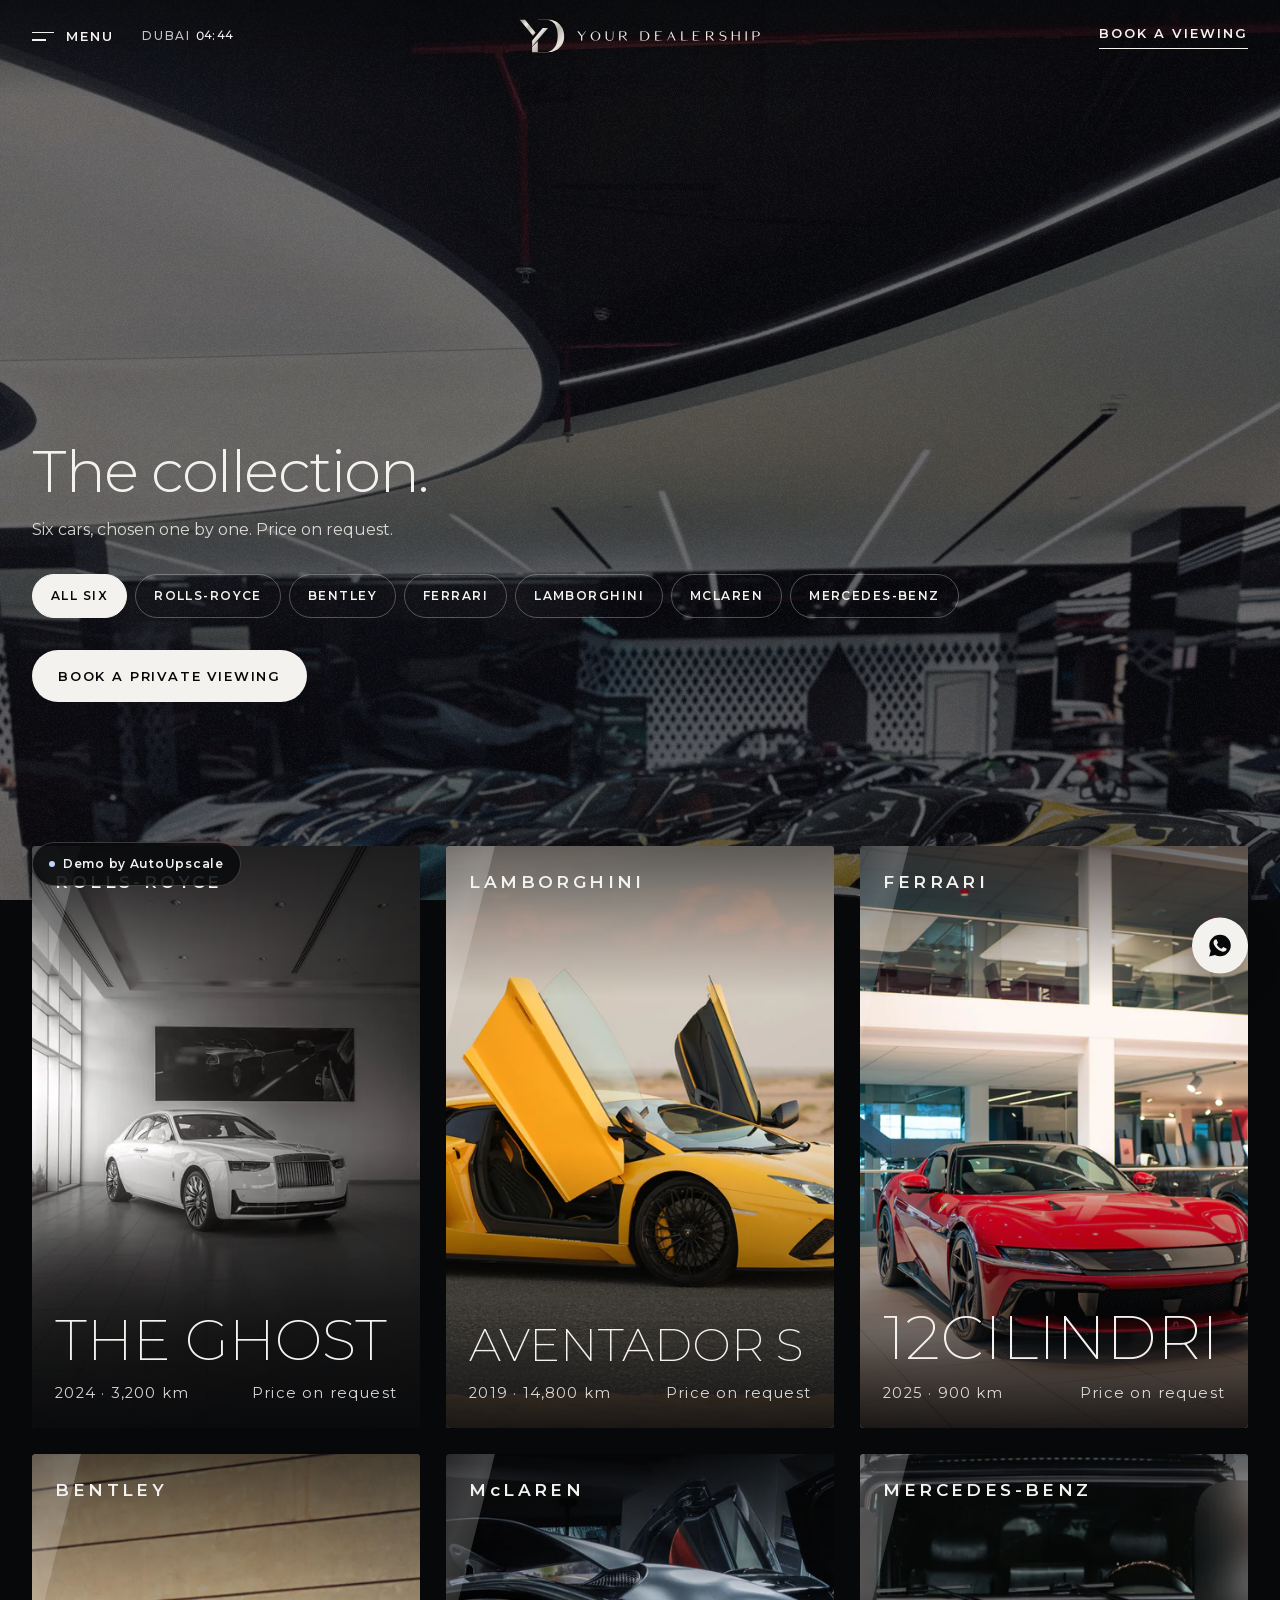
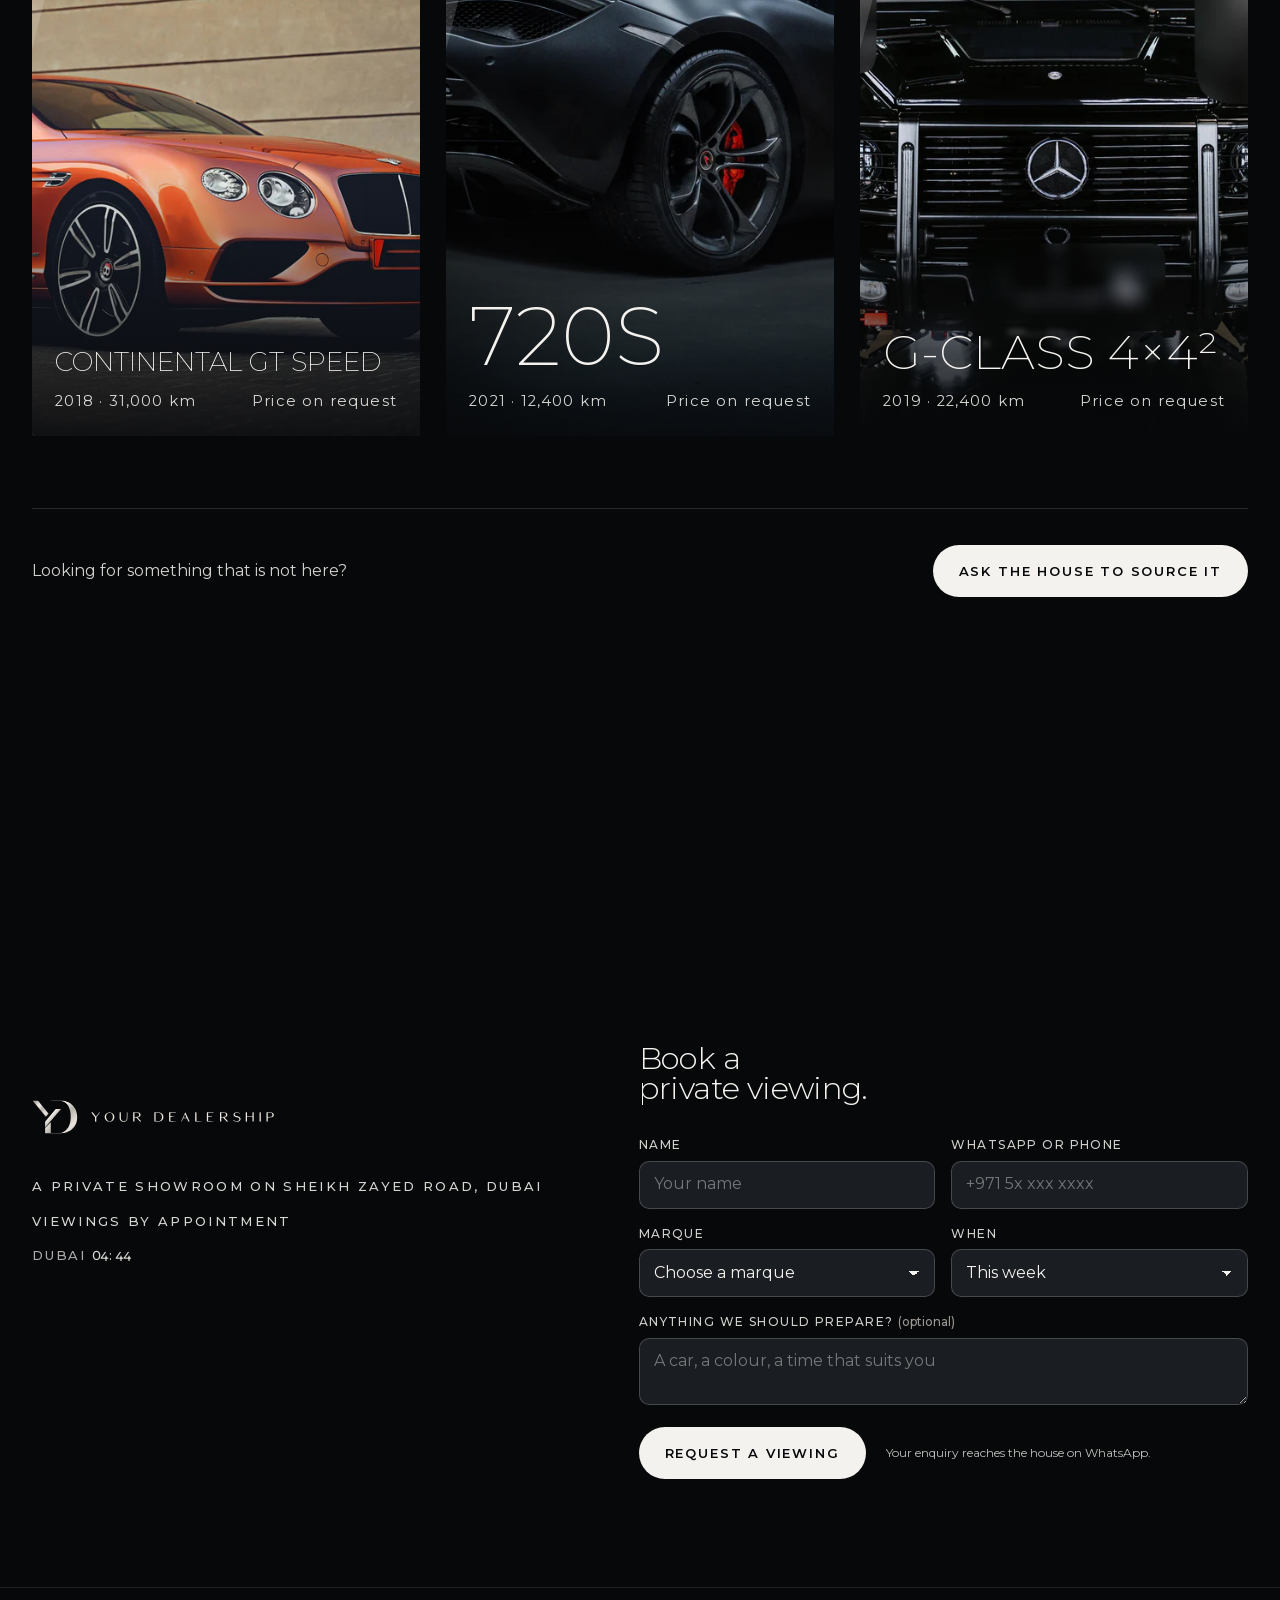
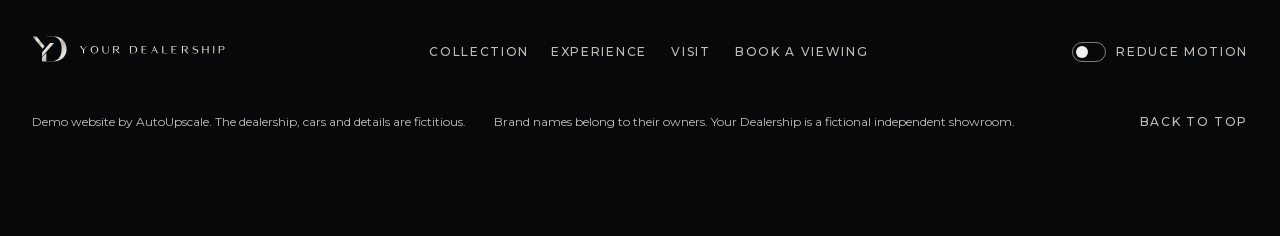
==== demo/site/collection/index.html @ 6768ced9 "Demo pública" ====
<!doctype html>
<html lang="en" class="no-js" data-page="collection">
<head>
<meta charset="utf-8">
<meta name="viewport" content="width=device-width, initial-scale=1, viewport-fit=cover">
<title>The collection · Your Dealership, Dubai</title>
<meta name="description" content="Six rare cars in the Your Dealership showroom on Sheikh Zayed Road, Dubai. Rolls-Royce, Bentley, Ferrari, Lamborghini, McLaren and Mercedes-Benz. Price on request.">
<meta name="robots" content="noindex, nofollow">
<meta name="theme-color" content="#07080A">
<meta property="og:type" content="website">
<meta property="og:site_name" content="Your Dealership">
<meta property="og:title" content="The collection · Your Dealership, Dubai">
<meta property="og:description" content="Six rare cars in the Your Dealership showroom on Sheikh Zayed Road, Dubai. Rolls-Royce, Bentley, Ferrari, Lamborghini, McLaren and Mercedes-Benz. Price on request.">
<meta property="og:image" content="../media/og/collection.jpg">
<meta property="og:image:width" content="1200"><meta property="og:image:height" content="630">
<meta name="twitter:card" content="summary_large_image">
<link rel="icon" href="../favicon.ico" sizes="48x48">
<link rel="icon" href="../icons/icon.svg" type="image/svg+xml">
<link rel="apple-touch-icon" href="../icons/icon-192.png">
<link rel="preload" as="font" type="font/woff2" crossorigin href="../assets/fonts/montserrat-latin.woff2">
<script>window.__yd0=performance.now();!function(d,h){h.className=h.className.replace('no-js','js');var q=location.search,m=0;try{m=localStorage.getItem('yd-calma')==='1'}catch(e){}if(m)h.classList.add('sem-movimento');if(/[?&]embed=1/.test(q))h.classList.add('embed');if(/[?&]showreel=1/.test(q))h.classList.add('showreel');try{if(sessionStorage.getItem('yd-corte')==='1'){h.classList.add('chega');sessionStorage.removeItem('yd-corte')}}catch(e){}h.classList.add('aberto');}(document,document.documentElement)</script>
<link rel="stylesheet" href="../assets/site.css?v=9e57c932">
<script type="application/json" id="cfg">{"root":"../","crm":"../../crm/?tour=1","au":"https://autoupscale.pt/#contact","home":false,"streak":"../media/img/streak.png","burn":"../media/img/glow.png"}</script>
<script type="application/json" id="scenes">{"col-hero":{"k":"img","L":[[3840,"../media/img/h3-3840.webp"],[2560,"../media/img/h3-2560.webp"],[1920,"../media/img/h3-1920.webp"],[1280,"../media/img/h3-1280.webp"]],"P":[[1440,"../media/img/h3-p-1440.webp"],[1080,"../media/img/h3-p-1080.webp"],[720,"../media/img/h3-p-720.webp"]],"veil":0.6,"tone":"dark","pos":"50% 50%","posP":"50% 50%","grad":""},"black":{"k":"black","veil":0},"credits":{"k":"img","L":[[3840,"../media/img/credits-3840.webp"],[2560,"../media/img/credits-2560.webp"],[1920,"../media/img/credits-1920.webp"],[1280,"../media/img/credits-1280.webp"]],"P":[[1440,"../media/img/credits-p-p-1440.webp"],[1080,"../media/img/credits-p-p-1080.webp"],[720,"../media/img/credits-p-p-720.webp"]],"veil":0.62,"tone":"dark","pos":"50% 50%","posP":"50% 50%","grad":""},"dim-rolls-royce-ghost":{"k":"img","L":[[2436,"../media/img/rolls-royce-ghost-2436.webp"],[1920,"../media/img/rolls-royce-ghost-1920.webp"],[1280,"../media/img/rolls-royce-ghost-1280.webp"]],"P":[[1440,"../media/img/rolls-royce-ghost-p-1440.webp"],[1080,"../media/img/rolls-royce-ghost-p-1080.webp"],[720,"../media/img/rolls-royce-ghost-p-720.webp"]],"veil":0.8,"tone":"dark","pos":"50% 50%","posP":"50% 50%","grad":""},"dim-lamborghini-aventador-s":{"k":"img","L":[[3840,"../media/img/lamborghini-aventador-s-3840.webp"],[2560,"../media/img/lamborghini-aventador-s-2560.webp"],[1920,"../media/img/lamborghini-aventador-s-1920.webp"],[1280,"../media/img/lamborghini-aventador-s-1280.webp"]],"P":[[1440,"../media/img/lamborghini-aventador-s-p-1440.webp"],[1080,"../media/img/lamborghini-aventador-s-p-1080.webp"],[720,"../media/img/lamborghini-aventador-s-p-720.webp"]],"veil":0.8,"tone":"dark","pos":"50% 50%","posP":"50% 50%","grad":""},"dim-ferrari-12cilindri":{"k":"img","L":[[3448,"../media/img/ferrari-12cilindri-3448.webp"],[2560,"../media/img/ferrari-12cilindri-2560.webp"],[1920,"../media/img/ferrari-12cilindri-1920.webp"],[1280,"../media/img/ferrari-12cilindri-1280.webp"]],"P":[[1440,"../media/img/ferrari-12cilindri-p-1440.webp"],[1080,"../media/img/ferrari-12cilindri-p-1080.webp"],[720,"../media/img/ferrari-12cilindri-p-720.webp"]],"veil":0.8,"tone":"dark","pos":"50% 50%","posP":"50% 50%","grad":""},"dim-bentley-continental-gt-speed":{"k":"img","L":[[3840,"../media/img/bentley-continental-gt-speed-3840.webp"],[2560,"../media/img/bentley-continental-gt-speed-2560.webp"],[1920,"../media/img/bentley-continental-gt-speed-1920.webp"],[1280,"../media/img/bentley-continental-gt-speed-1280.webp"]],"P":[[1440,"../media/img/bentley-continental-gt-speed-p-1440.webp"],[1080,"../media/img/bentley-continental-gt-speed-p-1080.webp"],[720,"../media/img/bentley-continental-gt-speed-p-720.webp"]],"veil":0.8,"tone":"dark","pos":"50% 50%","posP":"50% 50%","grad":""},"dim-mclaren-720s":{"k":"img","L":[[3840,"../media/img/mclaren-720s-3840.webp"],[2560,"../media/img/mclaren-720s-2560.webp"],[1920,"../media/img/mclaren-720s-1920.webp"],[1280,"../media/img/mclaren-720s-1280.webp"]],"P":[[1440,"../media/img/mclaren-720s-p-1440.webp"],[1080,"../media/img/mclaren-720s-p-1080.webp"],[720,"../media/img/mclaren-720s-p-720.webp"]],"veil":0.8,"tone":"dark","pos":"50% 50%","posP":"50% 50%","grad":""},"dim-mercedes-benz-g-class-4x4":{"k":"img","L":[[3840,"../media/img/mercedes-benz-g-class-4x4-3840.webp"],[2560,"../media/img/mercedes-benz-g-class-4x4-2560.webp"],[1920,"../media/img/mercedes-benz-g-class-4x4-1920.webp"],[1280,"../media/img/mercedes-benz-g-class-4x4-1280.webp"]],"P":[[1440,"../media/img/mercedes-benz-g-class-4x4-p-1440.webp"],[1080,"../media/img/mercedes-benz-g-class-4x4-p-1080.webp"],[720,"../media/img/mercedes-benz-g-class-4x4-p-720.webp"]],"veil":0.8,"tone":"dark","pos":"50% 50%","posP":"50% 50%","grad":""}}</script>

<script src="../assets/site.js?v=9e57c932" defer></script>
</head>
<body id="top">
<a class="salta" href="#main">Skip to content</a>

<div id="stage" aria-hidden="true"><div class="cenas"></div><i class="veu-palco"></i><i class="matte top"></i><i class="matte bottom"></i><div class="strips"><i></i><i></i><i></i><i></i><i></i><i></i></div><i class="grain"></i></div>
<header class="cab" data-cab>
  <div class="cab-esq"><button class="menu-btn" type="button" aria-label="Menu" aria-expanded="false" aria-controls="menu" data-menu-open><span class="menu-ic" aria-hidden="true"><i></i><i></i></span><span class="mask"><span class="menu-t">Menu</span></span></button><span class="hora cab-hora" data-hora><span class="sr" data-hora-txt>Dubai time</span><span class="hora-l" aria-hidden="true">Dubai</span> <span class="dig" aria-hidden="true"><i data-d="0"></i><i data-d="0"></i><b>:</b><i data-d="0"></i><i data-d="0"></i></span></span></div>
  <a class="cab-marca" href=".././" aria-label="Your Dealership, home"><span class="marca "><svg class="yd-c-mono" viewBox="352 342 320 237" aria-hidden="true"><defs><linearGradient id="yd-mc" x1="0" y1="0" x2="1" y2="1"><stop offset="0" stop-color="#8E8A84"/><stop offset=".35" stop-color="#F2EFEA"/><stop offset=".55" stop-color="#B9B4AC"/><stop offset=".8" stop-color="#E9E5DE"/><stop offset="1" stop-color="#9C978F"/></linearGradient></defs><g class="yd-mono" fill="url(#yd-mc)"><path class="yd-y-esq" d="M357 346.6 L394.5 346.6 L467.6 437.2 L449 458.2 Z"/><path class="yd-y-dir" d="M517.5 405.6 L554.2 405.6 L443.5 533.4 L443.5 496.2 L447.6 488.6 Z"/><path class="yd-d" d="M483 346.6 L568 346.6 L581.5 348.5 C582.3 348.8 584.1 349.7 586.3 350.5 C588.6 351.3 592.2 352.5 595.0 353.5 C597.8 354.5 600.7 355.3 603.3 356.5 C606.0 357.7 608.4 359.0 611.0 360.5 C613.6 362.0 616.4 363.7 619.0 365.5 C621.6 367.3 624.1 369.3 626.7 371.5 C629.2 373.7 631.9 376.0 634.3 378.5 C636.8 381.0 639.1 383.7 641.3 386.5 C643.6 389.3 645.9 392.3 648.0 395.5 C650.1 398.7 651.9 402.0 653.7 405.5 C655.4 409.0 657.2 412.7 658.7 416.5 C660.1 420.3 661.3 424.5 662.3 428.5 C663.4 432.5 664.3 436.5 665.0 440.5 C665.7 444.5 666.1 448.5 666.3 452.5 C666.6 456.5 666.7 460.5 666.7 464.5 C666.6 468.5 666.4 472.5 666.0 476.5 C665.6 480.5 665.1 484.7 664.3 488.5 C663.6 492.3 662.8 495.8 661.7 499.5 C660.5 503.2 658.9 507.0 657.3 510.5 C655.7 514.0 653.9 517.3 652.0 520.5 C650.1 523.7 648.1 526.7 646.0 529.5 C643.9 532.3 641.6 535.0 639.3 537.5 C637.1 540.0 634.8 542.3 632.3 544.5 C629.9 546.7 627.2 548.7 624.7 550.5 C622.2 552.3 619.9 554.0 617.3 555.5 C614.8 557.0 612.0 558.2 609.3 559.5 C606.7 560.8 604.2 562.3 601.3 563.5 C598.5 564.7 595.4 565.5 592.3 566.5 C589.3 567.5 586.1 568.7 583.0 569.5 C579.9 570.3 577.2 571.0 574.0 571.5 C570.8 572.0 566.2 572.2 563.7 572.5 C561.2 572.8 559.8 573.3 559.0 573.5 L548 574.0 L443.5 574.0 L443.5 537.8 L483 497 L483 571.3 L556.5 571.3 L556.5 570.5 C557.1 570.2 558.2 569.2 560.0 568.5 C561.8 567.8 564.8 567.3 567.0 566.5 C569.2 565.7 571.2 564.7 573.3 563.5 C575.4 562.3 577.5 561.0 579.7 559.5 C581.8 558.0 584.2 556.3 586.3 554.5 C588.5 552.7 590.6 550.7 592.7 548.5 C594.7 546.3 596.8 544.0 598.7 541.5 C600.6 539.0 602.3 536.3 604.0 533.5 C605.7 530.7 607.2 527.7 608.7 524.5 C610.2 521.3 611.7 518.0 613.0 514.5 C614.3 511.0 615.3 507.3 616.3 503.5 C617.3 499.7 618.3 495.7 619.0 491.5 C619.7 487.3 620.2 482.8 620.7 478.5 C621.1 474.2 621.5 469.8 621.7 465.5 C621.8 461.2 621.8 456.8 621.7 452.5 C621.6 448.2 621.4 443.7 621.0 439.5 C620.6 435.3 620.0 431.5 619.3 427.5 C618.7 423.5 617.9 419.3 617.0 415.5 C616.1 411.7 614.8 408.0 613.7 404.5 C612.5 401.0 611.3 397.7 610.0 394.5 C608.7 391.3 607.2 388.3 605.7 385.5 C604.1 382.7 602.4 380.0 600.7 377.5 C598.9 375.0 596.9 372.7 595.0 370.5 C593.1 368.3 591.1 366.3 589.0 364.5 C586.9 362.7 584.8 361.0 582.7 359.5 C580.5 358.0 578.3 356.7 576.0 355.5 C573.7 354.3 571.1 353.3 568.7 352.5 C566.3 351.7 563.4 351.0 561.7 350.5 C559.9 350.0 558.6 349.7 558.0 349.5 L484.2 348.3 Z"/></g></svg><svg class="yd-c-nome" viewBox="145 622 740 48" aria-hidden="true"><g class="yd-nome" fill="#EEEAE3"><path transform="translate(142 619) scale(.25) translate(0.000000,216.000000) scale(0.100000,-0.100000)" d="M341 1826 c-7 -8 -4 -21 7 -38 34 -50 161 -216 298 -388 77 -96 170
-216 206 -267 l66 -92 7 -286 c4 -157 5 -304 1 -327 -11 -69 9 -88 95 -88 119
0 109 -31 109 358 0 322 1 339 21 371 28 46 204 282 314 421 99 124 200 257
227 298 23 35 7 56 -36 48 -41 -8 -49 -17 -183 -193 -186 -245 -374 -478 -387
-481 -12 -3 -79 69 -115 122 -8 12 -40 53 -71 91 -31 39 -94 120 -140 180
-112 148 -208 262 -228 271 -30 12 -181 12 -191 0z"/><path transform="translate(142 619) scale(.25) translate(0.000000,216.000000) scale(0.100000,-0.100000)" d="M3090 1819 c-284 -64 -473 -228 -582 -507 -29 -73 -31 -84 -31 -222
0 -150 10 -199 67 -332 69 -162 248 -315 446 -380 90 -30 104 -32 250 -32 170
-1 214 8 340 66 302 141 470 440 431 765 -40 325 -271 567 -613 643 -108 25
-197 24 -308 -1z m251 -68 c77 -13 184 -66 243 -120 268 -249 282 -786 29
-1061 -150 -163 -413 -200 -626 -87 -212 112 -348 495 -277 780 90 359 322
538 631 488z"/><path transform="translate(142 619) scale(.25) translate(0.000000,216.000000) scale(0.100000,-0.100000)" d="M4870 1821 c-14 -28 -14 -963 1 -1050 19 -106 62 -186 145 -268 41
-40 79 -73 86 -73 6 0 19 -6 27 -14 22 -19 150 -61 243 -80 102 -21 180 -20
286 3 247 56 392 189 436 405 24 116 24 1056 0 1080 -19 19 -60 21 -71 4 -4
-7 -10 -249 -13 -538 -7 -590 -5 -578 -83 -691 -84 -123 -230 -189 -417 -189
-189 0 -335 80 -396 218 -49 111 -54 175 -54 701 0 365 -3 490 -12 499 -7 7
-43 12 -90 12 -66 0 -79 -3 -88 -19z"/><path transform="translate(142 619) scale(.25) translate(0.000000,216.000000) scale(0.100000,-0.100000)" d="M7041 1827 c-19 -19 -15 -1461 4 -1477 16 -14 167 -11 182 3 4 5 10
156 13 335 l5 327 131 3 c155 3 123 22 300 -178 70 -80 149 -167 175 -195 26
-27 63 -68 81 -91 74 -92 162 -190 180 -200 11 -6 58 -10 105 -9 136 2 136 2
-64 216 -248 268 -393 432 -393 446 0 14 19 19 96 27 122 12 267 117 320 233
24 51 27 70 27 163 0 129 -19 177 -103 261 -124 125 -195 140 -685 144 -255 2
-366 0 -374 -8z m779 -108 c116 -55 170 -146 170 -289 0 -162 -75 -269 -220
-315 -64 -20 -504 -35 -522 -17 -7 7 -13 433 -8 645 0 5 118 7 263 5 258 -3
263 -3 317 -29z"/><path transform="translate(142 619) scale(.25) translate(0.000000,216.000000) scale(0.100000,-0.100000)" d="M10438 1829 c-17 -13 -18 -61 -18 -738 0 -530 3 -727 11 -737 17 -21
677 -20 808 1 204 33 354 115 467 255 131 163 178 365 144 630 -37 286 -274
520 -584 575 -128 23 -803 34 -828 14z m790 -103 c260 -78 406 -309 406 -641
0 -183 -34 -302 -125 -435 -81 -121 -177 -180 -342 -214 -88 -19 -531 -23
-542 -6 -4 7 -8 900 -5 1313 0 4 118 7 263 7 251 0 267 -1 345 -24z"/><path transform="translate(142 619) scale(.25) translate(0.000000,216.000000) scale(0.100000,-0.100000)" d="M12792 1828 c-9 -9 -12 -184 -12 -734 0 -644 2 -724 16 -738 24 -24
1034 -24 1058 0 9 8 16 19 16 24 0 5 -7 16 -16 24 -13 14 -67 16 -434 16 -257
0 -421 4 -425 10 -3 5 -6 152 -6 326 -1 257 1 318 12 325 8 5 144 9 303 8 316
0 326 1 312 55 -6 26 -6 26 -310 26 -256 0 -305 2 -316 15 -15 18 -12 532 3
553 7 9 106 12 433 12 413 0 424 0 434 20 13 24 -1 56 -27 63 -46 11 -1029 7
-1041 -5z"/><path transform="translate(142 619) scale(.25) translate(0.000000,216.000000) scale(0.100000,-0.100000)" d="M15353 1812 c-7 -4 -19 -26 -28 -47 -9 -22 -22 -53 -30 -70 -13 -27
-109 -249 -224 -516 -22 -53 -41 -99 -41 -102 0 -4 -15 -39 -34 -79 -165 -356
-169 -366 -223 -498 -19 -47 -39 -89 -44 -95 -27 -27 5 -71 44 -61 19 4 37 33
84 133 74 157 153 337 153 351 0 6 7 18 16 26 13 14 54 16 298 16 261 0 284
-1 299 -18 10 -10 17 -21 17 -24 0 -4 25 -58 55 -122 30 -63 55 -118 55 -121
0 -3 12 -32 26 -63 15 -31 37 -81 51 -110 29 -64 50 -74 147 -70 65 3 71 5 74
26 2 12 -5 37 -16 55 -11 17 -23 43 -27 57 -8 27 -43 103 -132 290 -31 63 -69
144 -85 180 -43 95 -51 112 -118 255 -112 235 -153 323 -239 506 -11 25 -21
53 -21 61 0 17 -25 48 -38 48 -4 0 -12 -4 -19 -8z m-12 -349 c12 -27 49 -106
84 -178 77 -156 127 -273 129 -300 1 -19 -6 -20 -228 -23 -134 -1 -234 2 -239
7 -6 6 31 100 97 248 58 132 106 248 106 259 0 51 27 44 51 -13z"/><path transform="translate(142 619) scale(.25) translate(0.000000,216.000000) scale(0.100000,-0.100000)" d="M16964 1828 c-4 -7 -10 -337 -12 -734 -3 -634 -1 -723 12 -736 24
-24 1026 -26 1050 -3 18 19 19 24 6 45 -8 13 -71 16 -432 20 l-423 5 -3 689
c-2 624 -4 691 -19 708 -20 22 -166 27 -179 6z"/><path transform="translate(142 619) scale(.25) translate(0.000000,216.000000) scale(0.100000,-0.100000)" d="M18830 1821 c-15 -30 -14 -1453 2 -1469 14 -14 1024 -17 1046 -3 8 5
12 21 10 37 -3 29 -3 29 -422 32 -289 1 -423 6 -433 13 -10 9 -13 76 -13 329
0 290 1 318 17 324 9 4 147 6 306 5 312 -1 310 -2 305 51 -3 25 -3 25 -305 30
-194 3 -306 9 -313 16 -7 7 -9 101 -8 285 l3 274 430 5 c237 3 431 7 433 8 11
10 -1 63 -17 72 -13 6 -196 10 -525 10 -489 0 -506 -1 -516 -19z"/><path transform="translate(142 619) scale(.25) translate(0.000000,216.000000) scale(0.100000,-0.100000)" d="M20932 1828 c-9 -9 -12 -187 -12 -738 0 -551 3 -729 12 -738 14 -14
156 -16 178 -2 13 8 15 57 17 331 1 256 4 324 15 331 13 9 245 3 270 -8 7 -3
25 -20 39 -39 38 -50 125 -151 199 -230 36 -38 104 -113 150 -165 47 -52 114
-126 150 -163 l64 -68 91 3 c90 3 90 3 93 30 2 16 -1 28 -6 28 -6 0 -57 53
-113 118 -57 64 -135 151 -174 192 -114 123 -255 289 -255 300 0 5 15 10 33
10 37 0 115 20 169 44 127 55 217 164 239 291 25 144 -12 268 -106 352 -120
108 -252 133 -710 133 -244 0 -334 -3 -343 -12z m788 -109 c108 -50 153 -135
154 -284 2 -268 -127 -349 -544 -343 l-195 3 -5 315 c-3 173 -3 321 -1 328 3
11 57 13 270 10 262 -3 267 -3 321 -29z"/><path transform="translate(142 619) scale(.25) translate(0.000000,216.000000) scale(0.100000,-0.100000)" d="M23542 1839 c-226 -27 -391 -138 -441 -295 -26 -84 -26 -104 0 -187
50 -160 213 -266 494 -322 314 -63 425 -146 425 -316 0 -96 -66 -206 -149
-249 -132 -68 -327 -81 -499 -34 -90 24 -207 77 -243 110 -24 22 -54 17 -67
-11 -19 -41 -16 -45 89 -103 300 -166 733 -141 936 55 97 94 118 144 118 283
0 129 -5 142 -83 237 -89 108 -220 167 -532 238 -240 54 -324 118 -322 245 2
106 58 187 165 236 60 28 67 29 222 29 152 0 163 -2 225 -28 92 -39 111 -49
142 -69 35 -24 54 -23 72 4 25 35 20 44 -36 75 -168 92 -331 124 -516 102z"/><path transform="translate(142 619) scale(.25) translate(0.000000,216.000000) scale(0.100000,-0.100000)" d="M25052 1828 c-9 -9 -12 -187 -12 -740 0 -836 -13 -748 108 -748 46 0
73 5 81 13 7 9 12 126 13 363 l3 349 429 3 c337 2 431 0 438 -10 4 -7 7 -168
7 -357 0 -275 2 -346 13 -352 19 -12 146 -11 169 1 19 10 19 29 19 734 0 638
-2 725 -15 736 -23 19 -164 18 -176 0 -5 -8 -10 -132 -11 -275 -3 -369 -3
-364 -14 -375 -7 -7 -159 -9 -435 -8 l-424 3 -3 325 c-2 291 -4 326 -19 338
-22 16 -155 16 -171 0z"/><path transform="translate(142 619) scale(.25) translate(0.000000,216.000000) scale(0.100000,-0.100000)" d="M27266 1824 c-14 -14 -16 -95 -16 -739 0 -830 -12 -745 104 -745 105
0 96 -74 96 754 0 548 -3 725 -12 734 -19 19 -153 16 -172 -4z"/><path transform="translate(142 619) scale(.25) translate(0.000000,216.000000) scale(0.100000,-0.100000)" d="M28376 1825 c-15 -15 -16 -81 -16 -740 0 -706 0 -725 19 -735 24 -12
151 -13 170 -1 12 8 15 67 18 332 2 177 5 325 8 327 2 3 107 4 232 3 355 -2
510 35 616 147 74 80 99 140 105 254 4 92 3 100 -26 162 -62 132 -170 211
-328 242 -134 26 -773 33 -798 9z m776 -113 c108 -53 160 -144 160 -282 0
-163 -66 -264 -207 -315 -61 -22 -523 -32 -530 -11 -7 18 -12 635 -6 641 3 3
120 5 261 3 256 -3 256 -3 322 -36z"/></g></svg></span></a>
  <div class="cab-dir"><a class="cab-book" href="#book" data-sheet data-intent="Private viewing"><span class="mask"><span>Book a viewing</span></span></a></div>
</header>
<div class="menu" id="menu" role="dialog" aria-modal="true" aria-label="Menu" hidden>
  <div class="menu-fundo" aria-hidden="true"><i class="mt"></i><i class="mb"></i></div>
  <div class="menu-in">
    <button class="menu-fecha" type="button" data-menu-close aria-label="Close the menu"><svg class="ic" viewBox="0 0 16 16" aria-hidden="true"><path d="m3 3 10 10M13 3 3 13" fill="none" stroke="currentColor" stroke-width="1.4"/></svg></button>
    <nav class="menu-nav" aria-label="Main"><ol>
      <li><a href=".././"><span class="li">Home</span></a></li>
      <li><a href="../collection/"><span class="li">Collection</span></a></li><li><a href="../experience/"><span class="li">Experience</span></a></li><li><a href="../visit/"><span class="li">Visit</span></a></li>
      <li><a href="#book" data-sheet data-intent="Private viewing"><span class="li">Book a viewing</span></a></li>
    </ol></nav>
    <div class="menu-pe"><span class="hora menu-hora" data-hora><span class="sr" data-hora-txt>Dubai time</span><span class="hora-l" aria-hidden="true">Dubai</span> <span class="dig" aria-hidden="true"><i data-d="0"></i><i data-d="0"></i><b>:</b><i data-d="0"></i><i data-d="0"></i></span></span><span class="menu-ap">Viewings by appointment</span>
      <a class="btn round" href="#book" data-sheet data-intent="WhatsApp" aria-label="WhatsApp the house"><svg class="ic" viewBox="0 0 24 24" aria-hidden="true"><path fill="currentColor" d="M12.04 2C6.58 2 2.13 6.45 2.13 11.91c0 1.75.46 3.45 1.32 4.95L2.05 22l5.25-1.38a9.9 9.9 0 0 0 4.74 1.21c5.46 0 9.91-4.45 9.91-9.91S17.5 2 12.04 2Zm5.8 14.13c-.25.69-1.45 1.32-2 1.4-.51.08-1.16.11-1.87-.12-.43-.14-.98-.32-1.69-.62-2.97-1.28-4.91-4.27-5.06-4.47-.15-.2-1.21-1.61-1.21-3.07 0-1.46.77-2.18 1.04-2.48.27-.3.59-.37.79-.37h.57c.18 0 .43-.07.67.51.25.6.84 2.06.92 2.21.07.15.12.32.02.52-.1.2-.15.32-.3.5-.15.17-.31.39-.45.52-.15.15-.3.31-.13.6.17.3.77 1.27 1.65 2.06 1.13 1.01 2.09 1.32 2.39 1.47.3.15.47.12.64-.07.17-.2.74-.86.94-1.16.2-.3.39-.25.66-.15.27.1 1.72.81 2.02.96.3.15.49.22.57.35.07.12.07.72-.18 1.41Z"/></svg></a></div>
  </div>
</div>
<main id="main" tabindex="-1">

<section id="collection" class="s-col-hero" data-scene="col-hero" data-cut="fade" aria-labelledby="col-t">
  <h1 class="h1 sub" id="col-t"><span class="ln"><span class="li">The collection.</span></span></h1>
  <p class="linha">Six cars, chosen one by one. Price&nbsp;on&nbsp;request.</p>
  <div class="chips" role="group" aria-label="Filter by marque">
    <button class="chip" type="button" aria-pressed="true" data-chip="all">All six</button>
    <button class="chip" type="button" aria-pressed="false" data-chip="rolls-royce">Rolls-Royce</button><button class="chip" type="button" aria-pressed="false" data-chip="bentley">Bentley</button><button class="chip" type="button" aria-pressed="false" data-chip="ferrari">Ferrari</button><button class="chip" type="button" aria-pressed="false" data-chip="lamborghini">Lamborghini</button><button class="chip" type="button" aria-pressed="false" data-chip="mclaren">McLaren</button><button class="chip" type="button" aria-pressed="false" data-chip="mercedes-benz">Mercedes-Benz</button>
  </div>
  <div class="acts"><a class="btn solid" href="#book" data-sheet data-intent="Private viewing"><span class="btn-t">Book a private viewing</span></a></div>
</section>
<section id="cars" class="s-grade" aria-label="The six cars">
  <ul class="grade">
<li class="cartaz" data-scene="dim-rolls-royce-ghost" data-cut="beat" data-marque="rolls-royce" style="--i:0"><a href="../vehicles/rolls-royce-ghost/" aria-label="Rolls-Royce Ghost, price on request">
      <figure class="cartaz-img"><img src="../media/img/rolls-royce-ghost-card-800.webp" srcset="../media/img/rolls-royce-ghost-card-1200.webp 1200w, ../media/img/rolls-royce-ghost-card-800.webp 800w, ../media/img/rolls-royce-ghost-card-480.webp 480w" sizes="(max-width: 760px) 86vw, (max-width: 1100px) 44vw, 29vw" width="1200" height="1800" alt="White Rolls-Royce Ghost in a bright gallery room" loading="lazy" decoding="async"><i class="cartaz-glint" aria-hidden="true"></i></figure>
      <span class="cartaz-marca">ROLLS-ROYCE</span>
      <span class="cartaz-modelo" style="--k:5.8662">THE GHOST</span>
      <span class="cartaz-pe"><span>2024 · 3,200 km</span><span>Price on request</span></span>
    </a></li>
<li class="cartaz" data-scene="dim-lamborghini-aventador-s" data-cut="beat" data-marque="lamborghini" style="--i:1"><a href="../vehicles/lamborghini-aventador-s/" aria-label="Lamborghini Aventador S, price on request">
      <figure class="cartaz-img"><img src="../media/img/lamborghini-aventador-s-card-800.webp" srcset="../media/img/lamborghini-aventador-s-card-1200.webp 1200w, ../media/img/lamborghini-aventador-s-card-800.webp 800w, ../media/img/lamborghini-aventador-s-card-480.webp 480w" sizes="(max-width: 760px) 86vw, (max-width: 1100px) 44vw, 29vw" width="1200" height="1800" alt="Yellow Lamborghini Aventador S with its doors up on a desert road" loading="lazy" decoding="async"><i class="cartaz-glint" aria-hidden="true"></i></figure>
      <span class="cartaz-marca">LAMBORGHINI</span>
      <span class="cartaz-modelo" style="--k:7.2595">AVENTADOR S</span>
      <span class="cartaz-pe"><span>2019 · 14,800 km</span><span>Price on request</span></span>
    </a></li>
<li class="cartaz" data-scene="dim-ferrari-12cilindri" data-cut="beat" data-marque="ferrari" style="--i:2"><a href="../vehicles/ferrari-12cilindri/" aria-label="Ferrari 12Cilindri, price on request">
      <figure class="cartaz-img"><img src="../media/img/ferrari-12cilindri-card-800.webp" srcset="../media/img/ferrari-12cilindri-card-1200.webp 1200w, ../media/img/ferrari-12cilindri-card-800.webp 800w, ../media/img/ferrari-12cilindri-card-480.webp 480w" sizes="(max-width: 760px) 86vw, (max-width: 1100px) 44vw, 29vw" width="1200" height="1800" alt="Red Ferrari 12Cilindri in a showroom" loading="lazy" decoding="async"><i class="cartaz-glint" aria-hidden="true"></i></figure>
      <span class="cartaz-marca">FERRARI</span>
      <span class="cartaz-modelo" style="--k:5.4198">12CILINDRI</span>
      <span class="cartaz-pe"><span>2025 · 900 km</span><span>Price on request</span></span>
    </a></li>
<li class="cartaz" data-scene="dim-bentley-continental-gt-speed" data-cut="beat" data-marque="bentley" style="--i:3"><a href="../vehicles/bentley-continental-gt-speed/" aria-label="Bentley Continental GT Speed, price on request">
      <figure class="cartaz-img"><img src="../media/img/bentley-continental-gt-speed-card-800.webp" srcset="../media/img/bentley-continental-gt-speed-card-1200.webp 1200w, ../media/img/bentley-continental-gt-speed-card-800.webp 800w, ../media/img/bentley-continental-gt-speed-card-480.webp 480w" sizes="(max-width: 760px) 86vw, (max-width: 1100px) 44vw, 29vw" width="1200" height="1800" alt="Orange Bentley Continental GT Speed against a ribbed wall" loading="lazy" decoding="async"><i class="cartaz-glint" aria-hidden="true"></i></figure>
      <span class="cartaz-marca">BENTLEY</span>
      <span class="cartaz-modelo" style="--k:12.5648">CONTINENTAL GT SPEED</span>
      <span class="cartaz-pe"><span>2018 · 31,000 km</span><span>Price on request</span></span>
    </a></li>
<li class="cartaz" data-scene="dim-mclaren-720s" data-cut="beat" data-marque="mclaren" style="--i:4"><a href="../vehicles/mclaren-720s/" aria-label="McLaren 720S, price on request">
      <figure class="cartaz-img"><img src="../media/img/mclaren-720s-card-800.webp" srcset="../media/img/mclaren-720s-card-1200.webp 1200w, ../media/img/mclaren-720s-card-800.webp 800w, ../media/img/mclaren-720s-card-480.webp 480w" sizes="(max-width: 760px) 86vw, (max-width: 1100px) 44vw, 29vw" width="1200" height="1800" alt="Satin black McLaren 720S with its doors open" loading="lazy" decoding="async"><i class="cartaz-glint" aria-hidden="true"></i></figure>
      <span class="cartaz-marca">McLAREN</span>
      <span class="cartaz-modelo" style="--k:2.388">720S</span>
      <span class="cartaz-pe"><span>2021 · 12,400 km</span><span>Price on request</span></span>
    </a></li>
<li class="cartaz" data-scene="dim-mercedes-benz-g-class-4x4" data-cut="beat" data-marque="mercedes-benz" style="--i:5"><a href="../vehicles/mercedes-benz-g-class-4x4/" aria-label="Mercedes-Benz G-Class 4×4², price on request">
      <figure class="cartaz-img"><img src="../media/img/mercedes-benz-g-class-4x4-card-800.webp" srcset="../media/img/mercedes-benz-g-class-4x4-card-1200.webp 1200w, ../media/img/mercedes-benz-g-class-4x4-card-800.webp 800w, ../media/img/mercedes-benz-g-class-4x4-card-480.webp 480w" sizes="(max-width: 760px) 86vw, (max-width: 1100px) 44vw, 29vw" width="1200" height="1800" alt="Black Mercedes-Benz G-Class 4x4 squared seen from the front" loading="lazy" decoding="async"><i class="cartaz-glint" aria-hidden="true"></i></figure>
      <span class="cartaz-marca">MERCEDES-BENZ</span>
      <span class="cartaz-modelo" style="--k:6.8972">G-CLASS 4×4²</span>
      <span class="cartaz-pe"><span>2019 · 22,400 km</span><span>Price on request</span></span>
    </a></li>
  </ul>
  <div class="grade-pe"><p class="linha">Looking for something that is not here?</p><a class="btn solid" href="#book" data-sheet data-intent="Sourcing a car"><span class="btn-t">Ask the house to source it</span></a></div>
</section>
<section id="book" class="s-book" data-scene="credits" data-cut="fade" aria-labelledby="book-t">
  <div class="creditos">
    <p class="cred-marca"><span class="marca grande"><svg class="yd-c-mono" viewBox="352 342 320 237" aria-hidden="true"><defs><linearGradient id="yd-mc" x1="0" y1="0" x2="1" y2="1"><stop offset="0" stop-color="#8E8A84"/><stop offset=".35" stop-color="#F2EFEA"/><stop offset=".55" stop-color="#B9B4AC"/><stop offset=".8" stop-color="#E9E5DE"/><stop offset="1" stop-color="#9C978F"/></linearGradient></defs><g class="yd-mono" fill="url(#yd-mc)"><path class="yd-y-esq" d="M357 346.6 L394.5 346.6 L467.6 437.2 L449 458.2 Z"/><path class="yd-y-dir" d="M517.5 405.6 L554.2 405.6 L443.5 533.4 L443.5 496.2 L447.6 488.6 Z"/><path class="yd-d" d="M483 346.6 L568 346.6 L581.5 348.5 C582.3 348.8 584.1 349.7 586.3 350.5 C588.6 351.3 592.2 352.5 595.0 353.5 C597.8 354.5 600.7 355.3 603.3 356.5 C606.0 357.7 608.4 359.0 611.0 360.5 C613.6 362.0 616.4 363.7 619.0 365.5 C621.6 367.3 624.1 369.3 626.7 371.5 C629.2 373.7 631.9 376.0 634.3 378.5 C636.8 381.0 639.1 383.7 641.3 386.5 C643.6 389.3 645.9 392.3 648.0 395.5 C650.1 398.7 651.9 402.0 653.7 405.5 C655.4 409.0 657.2 412.7 658.7 416.5 C660.1 420.3 661.3 424.5 662.3 428.5 C663.4 432.5 664.3 436.5 665.0 440.5 C665.7 444.5 666.1 448.5 666.3 452.5 C666.6 456.5 666.7 460.5 666.7 464.5 C666.6 468.5 666.4 472.5 666.0 476.5 C665.6 480.5 665.1 484.7 664.3 488.5 C663.6 492.3 662.8 495.8 661.7 499.5 C660.5 503.2 658.9 507.0 657.3 510.5 C655.7 514.0 653.9 517.3 652.0 520.5 C650.1 523.7 648.1 526.7 646.0 529.5 C643.9 532.3 641.6 535.0 639.3 537.5 C637.1 540.0 634.8 542.3 632.3 544.5 C629.9 546.7 627.2 548.7 624.7 550.5 C622.2 552.3 619.9 554.0 617.3 555.5 C614.8 557.0 612.0 558.2 609.3 559.5 C606.7 560.8 604.2 562.3 601.3 563.5 C598.5 564.7 595.4 565.5 592.3 566.5 C589.3 567.5 586.1 568.7 583.0 569.5 C579.9 570.3 577.2 571.0 574.0 571.5 C570.8 572.0 566.2 572.2 563.7 572.5 C561.2 572.8 559.8 573.3 559.0 573.5 L548 574.0 L443.5 574.0 L443.5 537.8 L483 497 L483 571.3 L556.5 571.3 L556.5 570.5 C557.1 570.2 558.2 569.2 560.0 568.5 C561.8 567.8 564.8 567.3 567.0 566.5 C569.2 565.7 571.2 564.7 573.3 563.5 C575.4 562.3 577.5 561.0 579.7 559.5 C581.8 558.0 584.2 556.3 586.3 554.5 C588.5 552.7 590.6 550.7 592.7 548.5 C594.7 546.3 596.8 544.0 598.7 541.5 C600.6 539.0 602.3 536.3 604.0 533.5 C605.7 530.7 607.2 527.7 608.7 524.5 C610.2 521.3 611.7 518.0 613.0 514.5 C614.3 511.0 615.3 507.3 616.3 503.5 C617.3 499.7 618.3 495.7 619.0 491.5 C619.7 487.3 620.2 482.8 620.7 478.5 C621.1 474.2 621.5 469.8 621.7 465.5 C621.8 461.2 621.8 456.8 621.7 452.5 C621.6 448.2 621.4 443.7 621.0 439.5 C620.6 435.3 620.0 431.5 619.3 427.5 C618.7 423.5 617.9 419.3 617.0 415.5 C616.1 411.7 614.8 408.0 613.7 404.5 C612.5 401.0 611.3 397.7 610.0 394.5 C608.7 391.3 607.2 388.3 605.7 385.5 C604.1 382.7 602.4 380.0 600.7 377.5 C598.9 375.0 596.9 372.7 595.0 370.5 C593.1 368.3 591.1 366.3 589.0 364.5 C586.9 362.7 584.8 361.0 582.7 359.5 C580.5 358.0 578.3 356.7 576.0 355.5 C573.7 354.3 571.1 353.3 568.7 352.5 C566.3 351.7 563.4 351.0 561.7 350.5 C559.9 350.0 558.6 349.7 558.0 349.5 L484.2 348.3 Z"/></g></svg><svg class="yd-c-nome" viewBox="145 622 740 48" aria-hidden="true"><g class="yd-nome" fill="#EEEAE3"><path transform="translate(142 619) scale(.25) translate(0.000000,216.000000) scale(0.100000,-0.100000)" d="M341 1826 c-7 -8 -4 -21 7 -38 34 -50 161 -216 298 -388 77 -96 170
-216 206 -267 l66 -92 7 -286 c4 -157 5 -304 1 -327 -11 -69 9 -88 95 -88 119
0 109 -31 109 358 0 322 1 339 21 371 28 46 204 282 314 421 99 124 200 257
227 298 23 35 7 56 -36 48 -41 -8 -49 -17 -183 -193 -186 -245 -374 -478 -387
-481 -12 -3 -79 69 -115 122 -8 12 -40 53 -71 91 -31 39 -94 120 -140 180
-112 148 -208 262 -228 271 -30 12 -181 12 -191 0z"/><path transform="translate(142 619) scale(.25) translate(0.000000,216.000000) scale(0.100000,-0.100000)" d="M3090 1819 c-284 -64 -473 -228 -582 -507 -29 -73 -31 -84 -31 -222
0 -150 10 -199 67 -332 69 -162 248 -315 446 -380 90 -30 104 -32 250 -32 170
-1 214 8 340 66 302 141 470 440 431 765 -40 325 -271 567 -613 643 -108 25
-197 24 -308 -1z m251 -68 c77 -13 184 -66 243 -120 268 -249 282 -786 29
-1061 -150 -163 -413 -200 -626 -87 -212 112 -348 495 -277 780 90 359 322
538 631 488z"/><path transform="translate(142 619) scale(.25) translate(0.000000,216.000000) scale(0.100000,-0.100000)" d="M4870 1821 c-14 -28 -14 -963 1 -1050 19 -106 62 -186 145 -268 41
-40 79 -73 86 -73 6 0 19 -6 27 -14 22 -19 150 -61 243 -80 102 -21 180 -20
286 3 247 56 392 189 436 405 24 116 24 1056 0 1080 -19 19 -60 21 -71 4 -4
-7 -10 -249 -13 -538 -7 -590 -5 -578 -83 -691 -84 -123 -230 -189 -417 -189
-189 0 -335 80 -396 218 -49 111 -54 175 -54 701 0 365 -3 490 -12 499 -7 7
-43 12 -90 12 -66 0 -79 -3 -88 -19z"/><path transform="translate(142 619) scale(.25) translate(0.000000,216.000000) scale(0.100000,-0.100000)" d="M7041 1827 c-19 -19 -15 -1461 4 -1477 16 -14 167 -11 182 3 4 5 10
156 13 335 l5 327 131 3 c155 3 123 22 300 -178 70 -80 149 -167 175 -195 26
-27 63 -68 81 -91 74 -92 162 -190 180 -200 11 -6 58 -10 105 -9 136 2 136 2
-64 216 -248 268 -393 432 -393 446 0 14 19 19 96 27 122 12 267 117 320 233
24 51 27 70 27 163 0 129 -19 177 -103 261 -124 125 -195 140 -685 144 -255 2
-366 0 -374 -8z m779 -108 c116 -55 170 -146 170 -289 0 -162 -75 -269 -220
-315 -64 -20 -504 -35 -522 -17 -7 7 -13 433 -8 645 0 5 118 7 263 5 258 -3
263 -3 317 -29z"/><path transform="translate(142 619) scale(.25) translate(0.000000,216.000000) scale(0.100000,-0.100000)" d="M10438 1829 c-17 -13 -18 -61 -18 -738 0 -530 3 -727 11 -737 17 -21
677 -20 808 1 204 33 354 115 467 255 131 163 178 365 144 630 -37 286 -274
520 -584 575 -128 23 -803 34 -828 14z m790 -103 c260 -78 406 -309 406 -641
0 -183 -34 -302 -125 -435 -81 -121 -177 -180 -342 -214 -88 -19 -531 -23
-542 -6 -4 7 -8 900 -5 1313 0 4 118 7 263 7 251 0 267 -1 345 -24z"/><path transform="translate(142 619) scale(.25) translate(0.000000,216.000000) scale(0.100000,-0.100000)" d="M12792 1828 c-9 -9 -12 -184 -12 -734 0 -644 2 -724 16 -738 24 -24
1034 -24 1058 0 9 8 16 19 16 24 0 5 -7 16 -16 24 -13 14 -67 16 -434 16 -257
0 -421 4 -425 10 -3 5 -6 152 -6 326 -1 257 1 318 12 325 8 5 144 9 303 8 316
0 326 1 312 55 -6 26 -6 26 -310 26 -256 0 -305 2 -316 15 -15 18 -12 532 3
553 7 9 106 12 433 12 413 0 424 0 434 20 13 24 -1 56 -27 63 -46 11 -1029 7
-1041 -5z"/><path transform="translate(142 619) scale(.25) translate(0.000000,216.000000) scale(0.100000,-0.100000)" d="M15353 1812 c-7 -4 -19 -26 -28 -47 -9 -22 -22 -53 -30 -70 -13 -27
-109 -249 -224 -516 -22 -53 -41 -99 -41 -102 0 -4 -15 -39 -34 -79 -165 -356
-169 -366 -223 -498 -19 -47 -39 -89 -44 -95 -27 -27 5 -71 44 -61 19 4 37 33
84 133 74 157 153 337 153 351 0 6 7 18 16 26 13 14 54 16 298 16 261 0 284
-1 299 -18 10 -10 17 -21 17 -24 0 -4 25 -58 55 -122 30 -63 55 -118 55 -121
0 -3 12 -32 26 -63 15 -31 37 -81 51 -110 29 -64 50 -74 147 -70 65 3 71 5 74
26 2 12 -5 37 -16 55 -11 17 -23 43 -27 57 -8 27 -43 103 -132 290 -31 63 -69
144 -85 180 -43 95 -51 112 -118 255 -112 235 -153 323 -239 506 -11 25 -21
53 -21 61 0 17 -25 48 -38 48 -4 0 -12 -4 -19 -8z m-12 -349 c12 -27 49 -106
84 -178 77 -156 127 -273 129 -300 1 -19 -6 -20 -228 -23 -134 -1 -234 2 -239
7 -6 6 31 100 97 248 58 132 106 248 106 259 0 51 27 44 51 -13z"/><path transform="translate(142 619) scale(.25) translate(0.000000,216.000000) scale(0.100000,-0.100000)" d="M16964 1828 c-4 -7 -10 -337 -12 -734 -3 -634 -1 -723 12 -736 24
-24 1026 -26 1050 -3 18 19 19 24 6 45 -8 13 -71 16 -432 20 l-423 5 -3 689
c-2 624 -4 691 -19 708 -20 22 -166 27 -179 6z"/><path transform="translate(142 619) scale(.25) translate(0.000000,216.000000) scale(0.100000,-0.100000)" d="M18830 1821 c-15 -30 -14 -1453 2 -1469 14 -14 1024 -17 1046 -3 8 5
12 21 10 37 -3 29 -3 29 -422 32 -289 1 -423 6 -433 13 -10 9 -13 76 -13 329
0 290 1 318 17 324 9 4 147 6 306 5 312 -1 310 -2 305 51 -3 25 -3 25 -305 30
-194 3 -306 9 -313 16 -7 7 -9 101 -8 285 l3 274 430 5 c237 3 431 7 433 8 11
10 -1 63 -17 72 -13 6 -196 10 -525 10 -489 0 -506 -1 -516 -19z"/><path transform="translate(142 619) scale(.25) translate(0.000000,216.000000) scale(0.100000,-0.100000)" d="M20932 1828 c-9 -9 -12 -187 -12 -738 0 -551 3 -729 12 -738 14 -14
156 -16 178 -2 13 8 15 57 17 331 1 256 4 324 15 331 13 9 245 3 270 -8 7 -3
25 -20 39 -39 38 -50 125 -151 199 -230 36 -38 104 -113 150 -165 47 -52 114
-126 150 -163 l64 -68 91 3 c90 3 90 3 93 30 2 16 -1 28 -6 28 -6 0 -57 53
-113 118 -57 64 -135 151 -174 192 -114 123 -255 289 -255 300 0 5 15 10 33
10 37 0 115 20 169 44 127 55 217 164 239 291 25 144 -12 268 -106 352 -120
108 -252 133 -710 133 -244 0 -334 -3 -343 -12z m788 -109 c108 -50 153 -135
154 -284 2 -268 -127 -349 -544 -343 l-195 3 -5 315 c-3 173 -3 321 -1 328 3
11 57 13 270 10 262 -3 267 -3 321 -29z"/><path transform="translate(142 619) scale(.25) translate(0.000000,216.000000) scale(0.100000,-0.100000)" d="M23542 1839 c-226 -27 -391 -138 -441 -295 -26 -84 -26 -104 0 -187
50 -160 213 -266 494 -322 314 -63 425 -146 425 -316 0 -96 -66 -206 -149
-249 -132 -68 -327 -81 -499 -34 -90 24 -207 77 -243 110 -24 22 -54 17 -67
-11 -19 -41 -16 -45 89 -103 300 -166 733 -141 936 55 97 94 118 144 118 283
0 129 -5 142 -83 237 -89 108 -220 167 -532 238 -240 54 -324 118 -322 245 2
106 58 187 165 236 60 28 67 29 222 29 152 0 163 -2 225 -28 92 -39 111 -49
142 -69 35 -24 54 -23 72 4 25 35 20 44 -36 75 -168 92 -331 124 -516 102z"/><path transform="translate(142 619) scale(.25) translate(0.000000,216.000000) scale(0.100000,-0.100000)" d="M25052 1828 c-9 -9 -12 -187 -12 -740 0 -836 -13 -748 108 -748 46 0
73 5 81 13 7 9 12 126 13 363 l3 349 429 3 c337 2 431 0 438 -10 4 -7 7 -168
7 -357 0 -275 2 -346 13 -352 19 -12 146 -11 169 1 19 10 19 29 19 734 0 638
-2 725 -15 736 -23 19 -164 18 -176 0 -5 -8 -10 -132 -11 -275 -3 -369 -3
-364 -14 -375 -7 -7 -159 -9 -435 -8 l-424 3 -3 325 c-2 291 -4 326 -19 338
-22 16 -155 16 -171 0z"/><path transform="translate(142 619) scale(.25) translate(0.000000,216.000000) scale(0.100000,-0.100000)" d="M27266 1824 c-14 -14 -16 -95 -16 -739 0 -830 -12 -745 104 -745 105
0 96 -74 96 754 0 548 -3 725 -12 734 -19 19 -153 16 -172 -4z"/><path transform="translate(142 619) scale(.25) translate(0.000000,216.000000) scale(0.100000,-0.100000)" d="M28376 1825 c-15 -15 -16 -81 -16 -740 0 -706 0 -725 19 -735 24 -12
151 -13 170 -1 12 8 15 67 18 332 2 177 5 325 8 327 2 3 107 4 232 3 355 -2
510 35 616 147 74 80 99 140 105 254 4 92 3 100 -26 162 -62 132 -170 211
-328 242 -134 26 -773 33 -798 9z m776 -113 c108 -53 160 -144 160 -282 0
-163 -66 -264 -207 -315 -61 -22 -523 -32 -530 -11 -7 18 -12 635 -6 641 3 3
120 5 261 3 256 -3 256 -3 322 -36z"/></g></svg></span></p>
    <ul class="cred-l"><li>A private showroom on Sheikh Zayed Road, Dubai</li><li>Viewings by appointment</li><li><span class="hora cred-hora" data-hora><span class="sr" data-hora-txt>Dubai time</span><span class="hora-l" aria-hidden="true">Dubai</span> <span class="dig" aria-hidden="true"><i data-d="0"></i><i data-d="0"></i><b>:</b><i data-d="0"></i><i data-d="0"></i></span></span></li></ul>
  </div>
  <div class="book-in">
    <h2 class="h2" id="book-t"><span class="ln"><span class="li">Book a</span></span> <span class="ln"><span class="li">private viewing.</span></span></h2>
    <form class="form-book" data-form="book" novalidate aria-label="Book a private viewing">
      <div class="campos">
        <label class="campo"><span>Name</span><input name="name" autocomplete="name" required minlength="2" placeholder="Your name"></label>
        <label class="campo"><span>WhatsApp or phone</span><input name="phone" type="tel" inputmode="tel" autocomplete="tel" required minlength="7" placeholder="+971 5x xxx xxxx"></label>
        <label class="campo"><span>Marque</span><select name="marque" required><option value="">Choose a marque</option><option value="Rolls-Royce">Rolls-Royce</option><option value="Bentley">Bentley</option><option value="Ferrari">Ferrari</option><option value="Lamborghini">Lamborghini</option><option value="McLaren">McLaren</option><option value="Mercedes-Benz">Mercedes-Benz</option><option value="Something else">Something else</option></select></label>
        <label class="campo"><span>When</span><select name="when"><option>This week</option><option>Next week</option><option>Later this month</option><option>Just exploring</option></select></label>
        <label class="campo largo"><span>Anything we should prepare? <em>(optional)</em></span><textarea name="msg" rows="2" placeholder="A car, a colour, a time that suits you"></textarea></label>
      </div>
      
      <div class="form-pe"><button class="btn solid" type="submit"><span class="btn-t">Request a viewing</span></button><p class="form-nota">Your enquiry reaches the house on WhatsApp.</p></div>
    </form>
  </div>
</section>

</main>
<footer class="pe">
  <div class="pe-a"><a class="pe-marca" href=".././" aria-label="Your Dealership, home"><span class="marca mini"><svg class="yd-f-mono" viewBox="352 342 320 237" aria-hidden="true"><defs><linearGradient id="yd-mf" x1="0" y1="0" x2="1" y2="1"><stop offset="0" stop-color="#8E8A84"/><stop offset=".35" stop-color="#F2EFEA"/><stop offset=".55" stop-color="#B9B4AC"/><stop offset=".8" stop-color="#E9E5DE"/><stop offset="1" stop-color="#9C978F"/></linearGradient></defs><g class="yd-mono" fill="url(#yd-mf)"><path class="yd-y-esq" d="M357 346.6 L394.5 346.6 L467.6 437.2 L449 458.2 Z"/><path class="yd-y-dir" d="M517.5 405.6 L554.2 405.6 L443.5 533.4 L443.5 496.2 L447.6 488.6 Z"/><path class="yd-d" d="M483 346.6 L568 346.6 L581.5 348.5 C582.3 348.8 584.1 349.7 586.3 350.5 C588.6 351.3 592.2 352.5 595.0 353.5 C597.8 354.5 600.7 355.3 603.3 356.5 C606.0 357.7 608.4 359.0 611.0 360.5 C613.6 362.0 616.4 363.7 619.0 365.5 C621.6 367.3 624.1 369.3 626.7 371.5 C629.2 373.7 631.9 376.0 634.3 378.5 C636.8 381.0 639.1 383.7 641.3 386.5 C643.6 389.3 645.9 392.3 648.0 395.5 C650.1 398.7 651.9 402.0 653.7 405.5 C655.4 409.0 657.2 412.7 658.7 416.5 C660.1 420.3 661.3 424.5 662.3 428.5 C663.4 432.5 664.3 436.5 665.0 440.5 C665.7 444.5 666.1 448.5 666.3 452.5 C666.6 456.5 666.7 460.5 666.7 464.5 C666.6 468.5 666.4 472.5 666.0 476.5 C665.6 480.5 665.1 484.7 664.3 488.5 C663.6 492.3 662.8 495.8 661.7 499.5 C660.5 503.2 658.9 507.0 657.3 510.5 C655.7 514.0 653.9 517.3 652.0 520.5 C650.1 523.7 648.1 526.7 646.0 529.5 C643.9 532.3 641.6 535.0 639.3 537.5 C637.1 540.0 634.8 542.3 632.3 544.5 C629.9 546.7 627.2 548.7 624.7 550.5 C622.2 552.3 619.9 554.0 617.3 555.5 C614.8 557.0 612.0 558.2 609.3 559.5 C606.7 560.8 604.2 562.3 601.3 563.5 C598.5 564.7 595.4 565.5 592.3 566.5 C589.3 567.5 586.1 568.7 583.0 569.5 C579.9 570.3 577.2 571.0 574.0 571.5 C570.8 572.0 566.2 572.2 563.7 572.5 C561.2 572.8 559.8 573.3 559.0 573.5 L548 574.0 L443.5 574.0 L443.5 537.8 L483 497 L483 571.3 L556.5 571.3 L556.5 570.5 C557.1 570.2 558.2 569.2 560.0 568.5 C561.8 567.8 564.8 567.3 567.0 566.5 C569.2 565.7 571.2 564.7 573.3 563.5 C575.4 562.3 577.5 561.0 579.7 559.5 C581.8 558.0 584.2 556.3 586.3 554.5 C588.5 552.7 590.6 550.7 592.7 548.5 C594.7 546.3 596.8 544.0 598.7 541.5 C600.6 539.0 602.3 536.3 604.0 533.5 C605.7 530.7 607.2 527.7 608.7 524.5 C610.2 521.3 611.7 518.0 613.0 514.5 C614.3 511.0 615.3 507.3 616.3 503.5 C617.3 499.7 618.3 495.7 619.0 491.5 C619.7 487.3 620.2 482.8 620.7 478.5 C621.1 474.2 621.5 469.8 621.7 465.5 C621.8 461.2 621.8 456.8 621.7 452.5 C621.6 448.2 621.4 443.7 621.0 439.5 C620.6 435.3 620.0 431.5 619.3 427.5 C618.7 423.5 617.9 419.3 617.0 415.5 C616.1 411.7 614.8 408.0 613.7 404.5 C612.5 401.0 611.3 397.7 610.0 394.5 C608.7 391.3 607.2 388.3 605.7 385.5 C604.1 382.7 602.4 380.0 600.7 377.5 C598.9 375.0 596.9 372.7 595.0 370.5 C593.1 368.3 591.1 366.3 589.0 364.5 C586.9 362.7 584.8 361.0 582.7 359.5 C580.5 358.0 578.3 356.7 576.0 355.5 C573.7 354.3 571.1 353.3 568.7 352.5 C566.3 351.7 563.4 351.0 561.7 350.5 C559.9 350.0 558.6 349.7 558.0 349.5 L484.2 348.3 Z"/></g></svg><svg class="yd-f-nome" viewBox="145 622 740 48" aria-hidden="true"><g class="yd-nome" fill="#EEEAE3"><path transform="translate(142 619) scale(.25) translate(0.000000,216.000000) scale(0.100000,-0.100000)" d="M341 1826 c-7 -8 -4 -21 7 -38 34 -50 161 -216 298 -388 77 -96 170
-216 206 -267 l66 -92 7 -286 c4 -157 5 -304 1 -327 -11 -69 9 -88 95 -88 119
0 109 -31 109 358 0 322 1 339 21 371 28 46 204 282 314 421 99 124 200 257
227 298 23 35 7 56 -36 48 -41 -8 -49 -17 -183 -193 -186 -245 -374 -478 -387
-481 -12 -3 -79 69 -115 122 -8 12 -40 53 -71 91 -31 39 -94 120 -140 180
-112 148 -208 262 -228 271 -30 12 -181 12 -191 0z"/><path transform="translate(142 619) scale(.25) translate(0.000000,216.000000) scale(0.100000,-0.100000)" d="M3090 1819 c-284 -64 -473 -228 -582 -507 -29 -73 -31 -84 -31 -222
0 -150 10 -199 67 -332 69 -162 248 -315 446 -380 90 -30 104 -32 250 -32 170
-1 214 8 340 66 302 141 470 440 431 765 -40 325 -271 567 -613 643 -108 25
-197 24 -308 -1z m251 -68 c77 -13 184 -66 243 -120 268 -249 282 -786 29
-1061 -150 -163 -413 -200 -626 -87 -212 112 -348 495 -277 780 90 359 322
538 631 488z"/><path transform="translate(142 619) scale(.25) translate(0.000000,216.000000) scale(0.100000,-0.100000)" d="M4870 1821 c-14 -28 -14 -963 1 -1050 19 -106 62 -186 145 -268 41
-40 79 -73 86 -73 6 0 19 -6 27 -14 22 -19 150 -61 243 -80 102 -21 180 -20
286 3 247 56 392 189 436 405 24 116 24 1056 0 1080 -19 19 -60 21 -71 4 -4
-7 -10 -249 -13 -538 -7 -590 -5 -578 -83 -691 -84 -123 -230 -189 -417 -189
-189 0 -335 80 -396 218 -49 111 -54 175 -54 701 0 365 -3 490 -12 499 -7 7
-43 12 -90 12 -66 0 -79 -3 -88 -19z"/><path transform="translate(142 619) scale(.25) translate(0.000000,216.000000) scale(0.100000,-0.100000)" d="M7041 1827 c-19 -19 -15 -1461 4 -1477 16 -14 167 -11 182 3 4 5 10
156 13 335 l5 327 131 3 c155 3 123 22 300 -178 70 -80 149 -167 175 -195 26
-27 63 -68 81 -91 74 -92 162 -190 180 -200 11 -6 58 -10 105 -9 136 2 136 2
-64 216 -248 268 -393 432 -393 446 0 14 19 19 96 27 122 12 267 117 320 233
24 51 27 70 27 163 0 129 -19 177 -103 261 -124 125 -195 140 -685 144 -255 2
-366 0 -374 -8z m779 -108 c116 -55 170 -146 170 -289 0 -162 -75 -269 -220
-315 -64 -20 -504 -35 -522 -17 -7 7 -13 433 -8 645 0 5 118 7 263 5 258 -3
263 -3 317 -29z"/><path transform="translate(142 619) scale(.25) translate(0.000000,216.000000) scale(0.100000,-0.100000)" d="M10438 1829 c-17 -13 -18 -61 -18 -738 0 -530 3 -727 11 -737 17 -21
677 -20 808 1 204 33 354 115 467 255 131 163 178 365 144 630 -37 286 -274
520 -584 575 -128 23 -803 34 -828 14z m790 -103 c260 -78 406 -309 406 -641
0 -183 -34 -302 -125 -435 -81 -121 -177 -180 -342 -214 -88 -19 -531 -23
-542 -6 -4 7 -8 900 -5 1313 0 4 118 7 263 7 251 0 267 -1 345 -24z"/><path transform="translate(142 619) scale(.25) translate(0.000000,216.000000) scale(0.100000,-0.100000)" d="M12792 1828 c-9 -9 -12 -184 -12 -734 0 -644 2 -724 16 -738 24 -24
1034 -24 1058 0 9 8 16 19 16 24 0 5 -7 16 -16 24 -13 14 -67 16 -434 16 -257
0 -421 4 -425 10 -3 5 -6 152 -6 326 -1 257 1 318 12 325 8 5 144 9 303 8 316
0 326 1 312 55 -6 26 -6 26 -310 26 -256 0 -305 2 -316 15 -15 18 -12 532 3
553 7 9 106 12 433 12 413 0 424 0 434 20 13 24 -1 56 -27 63 -46 11 -1029 7
-1041 -5z"/><path transform="translate(142 619) scale(.25) translate(0.000000,216.000000) scale(0.100000,-0.100000)" d="M15353 1812 c-7 -4 -19 -26 -28 -47 -9 -22 -22 -53 -30 -70 -13 -27
-109 -249 -224 -516 -22 -53 -41 -99 -41 -102 0 -4 -15 -39 -34 -79 -165 -356
-169 -366 -223 -498 -19 -47 -39 -89 -44 -95 -27 -27 5 -71 44 -61 19 4 37 33
84 133 74 157 153 337 153 351 0 6 7 18 16 26 13 14 54 16 298 16 261 0 284
-1 299 -18 10 -10 17 -21 17 -24 0 -4 25 -58 55 -122 30 -63 55 -118 55 -121
0 -3 12 -32 26 -63 15 -31 37 -81 51 -110 29 -64 50 -74 147 -70 65 3 71 5 74
26 2 12 -5 37 -16 55 -11 17 -23 43 -27 57 -8 27 -43 103 -132 290 -31 63 -69
144 -85 180 -43 95 -51 112 -118 255 -112 235 -153 323 -239 506 -11 25 -21
53 -21 61 0 17 -25 48 -38 48 -4 0 -12 -4 -19 -8z m-12 -349 c12 -27 49 -106
84 -178 77 -156 127 -273 129 -300 1 -19 -6 -20 -228 -23 -134 -1 -234 2 -239
7 -6 6 31 100 97 248 58 132 106 248 106 259 0 51 27 44 51 -13z"/><path transform="translate(142 619) scale(.25) translate(0.000000,216.000000) scale(0.100000,-0.100000)" d="M16964 1828 c-4 -7 -10 -337 -12 -734 -3 -634 -1 -723 12 -736 24
-24 1026 -26 1050 -3 18 19 19 24 6 45 -8 13 -71 16 -432 20 l-423 5 -3 689
c-2 624 -4 691 -19 708 -20 22 -166 27 -179 6z"/><path transform="translate(142 619) scale(.25) translate(0.000000,216.000000) scale(0.100000,-0.100000)" d="M18830 1821 c-15 -30 -14 -1453 2 -1469 14 -14 1024 -17 1046 -3 8 5
12 21 10 37 -3 29 -3 29 -422 32 -289 1 -423 6 -433 13 -10 9 -13 76 -13 329
0 290 1 318 17 324 9 4 147 6 306 5 312 -1 310 -2 305 51 -3 25 -3 25 -305 30
-194 3 -306 9 -313 16 -7 7 -9 101 -8 285 l3 274 430 5 c237 3 431 7 433 8 11
10 -1 63 -17 72 -13 6 -196 10 -525 10 -489 0 -506 -1 -516 -19z"/><path transform="translate(142 619) scale(.25) translate(0.000000,216.000000) scale(0.100000,-0.100000)" d="M20932 1828 c-9 -9 -12 -187 -12 -738 0 -551 3 -729 12 -738 14 -14
156 -16 178 -2 13 8 15 57 17 331 1 256 4 324 15 331 13 9 245 3 270 -8 7 -3
25 -20 39 -39 38 -50 125 -151 199 -230 36 -38 104 -113 150 -165 47 -52 114
-126 150 -163 l64 -68 91 3 c90 3 90 3 93 30 2 16 -1 28 -6 28 -6 0 -57 53
-113 118 -57 64 -135 151 -174 192 -114 123 -255 289 -255 300 0 5 15 10 33
10 37 0 115 20 169 44 127 55 217 164 239 291 25 144 -12 268 -106 352 -120
108 -252 133 -710 133 -244 0 -334 -3 -343 -12z m788 -109 c108 -50 153 -135
154 -284 2 -268 -127 -349 -544 -343 l-195 3 -5 315 c-3 173 -3 321 -1 328 3
11 57 13 270 10 262 -3 267 -3 321 -29z"/><path transform="translate(142 619) scale(.25) translate(0.000000,216.000000) scale(0.100000,-0.100000)" d="M23542 1839 c-226 -27 -391 -138 -441 -295 -26 -84 -26 -104 0 -187
50 -160 213 -266 494 -322 314 -63 425 -146 425 -316 0 -96 -66 -206 -149
-249 -132 -68 -327 -81 -499 -34 -90 24 -207 77 -243 110 -24 22 -54 17 -67
-11 -19 -41 -16 -45 89 -103 300 -166 733 -141 936 55 97 94 118 144 118 283
0 129 -5 142 -83 237 -89 108 -220 167 -532 238 -240 54 -324 118 -322 245 2
106 58 187 165 236 60 28 67 29 222 29 152 0 163 -2 225 -28 92 -39 111 -49
142 -69 35 -24 54 -23 72 4 25 35 20 44 -36 75 -168 92 -331 124 -516 102z"/><path transform="translate(142 619) scale(.25) translate(0.000000,216.000000) scale(0.100000,-0.100000)" d="M25052 1828 c-9 -9 -12 -187 -12 -740 0 -836 -13 -748 108 -748 46 0
73 5 81 13 7 9 12 126 13 363 l3 349 429 3 c337 2 431 0 438 -10 4 -7 7 -168
7 -357 0 -275 2 -346 13 -352 19 -12 146 -11 169 1 19 10 19 29 19 734 0 638
-2 725 -15 736 -23 19 -164 18 -176 0 -5 -8 -10 -132 -11 -275 -3 -369 -3
-364 -14 -375 -7 -7 -159 -9 -435 -8 l-424 3 -3 325 c-2 291 -4 326 -19 338
-22 16 -155 16 -171 0z"/><path transform="translate(142 619) scale(.25) translate(0.000000,216.000000) scale(0.100000,-0.100000)" d="M27266 1824 c-14 -14 -16 -95 -16 -739 0 -830 -12 -745 104 -745 105
0 96 -74 96 754 0 548 -3 725 -12 734 -19 19 -153 16 -172 -4z"/><path transform="translate(142 619) scale(.25) translate(0.000000,216.000000) scale(0.100000,-0.100000)" d="M28376 1825 c-15 -15 -16 -81 -16 -740 0 -706 0 -725 19 -735 24 -12
151 -13 170 -1 12 8 15 67 18 332 2 177 5 325 8 327 2 3 107 4 232 3 355 -2
510 35 616 147 74 80 99 140 105 254 4 92 3 100 -26 162 -62 132 -170 211
-328 242 -134 26 -773 33 -798 9z m776 -113 c108 -53 160 -144 160 -282 0
-163 -66 -264 -207 -315 -61 -22 -523 -32 -530 -11 -7 18 -12 635 -6 641 3 3
120 5 261 3 256 -3 256 -3 322 -36z"/></g></svg></span></a>
    <nav class="pe-nav" aria-label="Footer"><a href="../collection/">Collection</a><a href="../experience/">Experience</a><a href="../visit/">Visit</a><a href="#book" data-sheet data-intent="Private viewing">Book a viewing</a></nav>
    <button class="mov" type="button" role="switch" aria-checked="false" data-mov><span class="mov-sw" aria-hidden="true"><i></i></span><span>Reduce motion</span></button></div>
  <div class="pe-b"><p>Demo website by AutoUpscale. The dealership, cars and details are fictitious.</p>
    <p>Brand names belong to their owners. Your Dealership is a fictional independent showroom.</p>
    <a class="voltar" href="#top">Back to top</a></div>
</footer>
<a class="pill-demo" href="../../../">Demo by AutoUpscale</a>
<a class="wa-fixo" href="#book" data-sheet data-intent="WhatsApp" aria-label="WhatsApp the house"><svg class="ic" viewBox="0 0 24 24" aria-hidden="true"><path fill="currentColor" d="M12.04 2C6.58 2 2.13 6.45 2.13 11.91c0 1.75.46 3.45 1.32 4.95L2.05 22l5.25-1.38a9.9 9.9 0 0 0 4.74 1.21c5.46 0 9.91-4.45 9.91-9.91S17.5 2 12.04 2Zm5.8 14.13c-.25.69-1.45 1.32-2 1.4-.51.08-1.16.11-1.87-.12-.43-.14-.98-.32-1.69-.62-2.97-1.28-4.91-4.27-5.06-4.47-.15-.2-1.21-1.61-1.21-3.07 0-1.46.77-2.18 1.04-2.48.27-.3.59-.37.79-.37h.57c.18 0 .43-.07.67.51.25.6.84 2.06.92 2.21.07.15.12.32.02.52-.1.2-.15.32-.3.5-.15.17-.31.39-.45.52-.15.15-.3.31-.13.6.17.3.77 1.27 1.65 2.06 1.13 1.01 2.09 1.32 2.39 1.47.3.15.47.12.64-.07.17-.2.74-.86.94-1.16.2-.3.39-.25.66-.15.27.1 1.72.81 2.02.96.3.15.49.22.57.35.07.12.07.72-.18 1.41Z"/></svg></a>
<dialog class="folha" id="folha" aria-labelledby="folha-t">
  <div class="folha-in">
    <button class="folha-x" type="button" data-folha-close aria-label="Close"><svg class="ic" viewBox="0 0 16 16" aria-hidden="true"><path d="m3 3 10 10M13 3 3 13" fill="none" stroke="currentColor" stroke-width="1.4"/></svg></button>
    <div class="mg" aria-hidden="true">
      <div class="mg-chat"><div class="mg-chat-cab"><i></i><span>yourdealership.ae</span></div>
        <div class="bolha"><span class="bolha-t" data-mg-txt>Private viewing</span><span class="bolha-h">now</span></div></div>
      <div class="mg-crm"><div class="mg-col-cab"><span>New lead</span><b data-mg-n>3</b></div>
        <div class="mg-card fant"><i></i><span></span></div><div class="mg-card fant"><i></i><span></span></div>
        <div class="mg-card novo"><i class="av">YD</i><span><b data-mg-card>Private viewing</b><em>Website · WhatsApp</em></span></div></div>
      <i class="mg-voo"></i>
    </div>
    <h2 class="folha-t" id="folha-t" tabindex="-1" autofocus>This is a demo by AutoUpscale.</h2>
    <p class="folha-p">On your site, this enquiry goes straight to your WhatsApp and your CRM.</p>
    <div class="folha-acts"><a class="btn solid" href="../../crm/?tour=1">See it arrive in the CRM</a><a class="btn ghost" href="../../../#contact">Talk to AutoUpscale</a></div>
  </div>
</dialog>
<div class="corte" aria-hidden="true"><i class="ct"></i><i class="cb"></i></div>
</body>
</html>
---- demo/site/assets/site.css ----
/* Your Dealership · demo by AutoUpscale
   One family (Montserrat, self-hosted), one curve and its mirror, transform and opacity only.
   Stage (#stage) is fixed under transparent sections; cuts are played by site.js. */
@font-face { font-family: 'Montserrat'; font-style: normal; font-weight: 100 900; font-display: swap; src: url(fonts/montserrat-latin.woff2) format('woff2'); unicode-range: U+0000-00FF, U+0131, U+0152-0153, U+02BB-02BC, U+02C6, U+02DA, U+02DC, U+0304, U+0308, U+0329, U+2000-206F, U+20AC, U+2122, U+2191, U+2193, U+2212, U+2215, U+FEFF, U+FFFD; }

:root {
  --obsidian: #07080A;
  --graphite: #111317;
  --graphite-2: #1A1D22;
  --film: #F4F2EE;
  --silver: #A29E97;
  --mute: #9C9993;
  --xenon: #BFD3FF;
  --paper: #F1EFEA;
  --ink: #0E1013;
  --ink-mute: #4A4C50;
  --e: cubic-bezier(.16, 1, .3, 1);
  --e-in: cubic-bezier(.7, 0, .84, 0);
  --gut: 32px;
  --cab: 72px;
  --col: min(88vw, 1680px);
  --f-xl: clamp(2.6rem, 6.6vw, 7.2rem);
  --f-l: clamp(2.1rem, 4.6vw, 4.8rem);
  --f-m: clamp(1.45rem, 2.4vw, 2.3rem);
  --f-s: 1.0625rem;
  --f-xs: .8125rem;
  --f-mi: .75rem;
  --font: 'Montserrat', 'Helvetica Neue', Arial, system-ui, sans-serif;
  color-scheme: dark;
}
@media (max-width: 760px) { :root { --gut: 16px; --cab: 60px; --col: calc(100vw - 32px); } }

*, *::before, *::after { box-sizing: border-box; }
html { background: var(--obsidian); overflow-x: clip; overscroll-behavior-x: none; -webkit-text-size-adjust: 100%; scroll-padding-top: var(--cab); }
body { margin: 0; color: var(--film); background: var(--obsidian); font: 400 var(--f-s)/1.55 var(--font); touch-action: manipulation; -webkit-font-smoothing: antialiased; text-rendering: optimizeLegibility; overflow-x: clip; }
img, video, svg { display: block; max-width: 100%; }
a { color: inherit; }
button { font: inherit; color: inherit; background: none; border: 0; padding: 0; cursor: pointer; }
[hidden] { display: none !important; }
.sr, .so-tel { position: absolute !important; width: 1px; height: 1px; overflow: hidden; clip: rect(0 0 0 0); clip-path: inset(50%); white-space: nowrap; }
.salta { position: fixed; left: 12px; top: -60px; z-index: 100; background: var(--film); color: var(--obsidian); padding: 12px 16px; border-radius: 8px; text-decoration: none; font-weight: 600; }
.salta:focus { top: 12px; }
:focus-visible { outline: 2px solid var(--xenon); outline-offset: 3px; }
main { position: relative; z-index: 1; }

/* ---------- type ---------- */
.ln { display: block; overflow: clip; padding-bottom: .08em; margin-bottom: -.08em; }
.li { display: block; }
.h1 { margin: 0; font-size: var(--f-xl); font-weight: 300; line-height: .98; letter-spacing: -.025em; }
.h1.sub { font-size: var(--f-l); }
.h2 { margin: 0; font-size: var(--f-l); font-weight: 300; line-height: 1; letter-spacing: -.02em; }
.h2.medio { font-size: var(--f-m); line-height: 1.08; }
.linha { margin: 1.1rem 0 0; max-width: 34rem; font-size: clamp(1rem, 1.25vw, 1.2rem); line-height: 1.5; color: rgba(244, 242, 238, .86); }
.claro .tinta { color: var(--ink) !important; }
.tinta { transition: color 300ms linear; }
.acts { display: flex; flex-wrap: wrap; align-items: center; gap: 12px 14px; margin-top: 2rem; }

/* line reveals: transform only (never opacity on text) */
.js .rv .li { transform: translateY(106%); transition: transform 900ms var(--e); transition-delay: calc(var(--l, 0) * 140ms); }
.js .rv.vis .li { transform: none; }
.sem-movimento .rv .li { transform: none !important; transition: none !important; }

/* ---------- buttons ---------- */
.btn { --mx: 0px; --my: 0px; position: relative; display: inline-flex; align-items: center; justify-content: center; gap: 10px; min-height: 52px; padding: 0 26px; border-radius: 999px; font-size: var(--f-xs); font-weight: 600; letter-spacing: .14em; text-transform: uppercase; text-decoration: none; white-space: nowrap; transform: translate(var(--mx), var(--my)); transition: transform 380ms var(--e), background-color 200ms linear, color 200ms linear, border-color 200ms linear; -webkit-tap-highlight-color: transparent; }
.btn:active { transform: translate(var(--mx), var(--my)) scale(.98); transition-duration: 120ms; }
.btn.solid { background: var(--film); color: var(--obsidian); }
.btn.solid:hover { background: #fff; }
.btn.ghost { border: 1px solid rgba(244, 242, 238, .42); color: var(--film); }
.btn.ghost:hover { border-color: var(--film); }
.btn.ink { background: var(--ink); color: var(--film); }
.btn.round { width: 52px; padding: 0; background: rgba(7, 8, 10, .55); border: 1px solid rgba(244, 242, 238, .42); color: var(--film); }
.btn.round:hover { border-color: var(--film); }
.btn .ic { width: 20px; height: 20px; flex: none; }
.btn-t { position: relative; }
.link { display: inline-flex; align-items: center; gap: 10px; min-height: 44px; font-size: var(--f-xs); font-weight: 600; letter-spacing: .14em; text-transform: uppercase; text-decoration: none; color: var(--film); }
.link .ic { width: 16px; height: 16px; transition: transform 380ms var(--e); }
.link:hover .ic { transform: translateX(4px); }
.seta-ic { width: 14px; height: 14px; display: inline-block; vertical-align: -1px; }

/* ---------- the mark: João's monogram and name (src/logo) ---------- */
.marca { display: inline-flex; align-items: center; gap: 12px; line-height: 0; }
.marca svg { display: block; width: auto; overflow: visible; }
.marca .yd-c-mono, .marca .yd-f-mono { height: 34px; }
.marca .yd-c-nome, .marca .yd-f-nome { height: 12px; }
.marca.mini .yd-f-mono { height: 26px; }
.marca.mini .yd-f-nome { height: 9.5px; }
.marca svg [fill] { transition: fill 300ms linear; }
.claro .cab-marca svg [fill] { fill: var(--ink); }
@media (max-width: 760px) { .marca { gap: 9px; } .marca .yd-c-mono { height: 25px; } .marca .yd-c-nome { height: 9px; } }

/* ---------- header ---------- */
.cab { position: fixed; z-index: 50; top: 0; left: 0; right: 0; height: var(--cab); display: grid; grid-template-columns: 1fr auto 1fr; align-items: center; padding: 0 var(--gut); color: var(--film); transition: color 300ms linear; pointer-events: none; }
.cab > * { pointer-events: auto; }
.cab::before { content: ''; position: absolute; inset: 0 0 -24px; background: linear-gradient(rgba(7, 8, 10, .55), rgba(7, 8, 10, 0)); z-index: -1; transition: opacity 300ms linear; pointer-events: none; }
.rolou .cab::before { background: linear-gradient(rgba(7, 8, 10, .84), rgba(7, 8, 10, .62) 62%, rgba(7, 8, 10, 0)); }
.claro .cab { color: var(--ink); }
.claro .cab::before { opacity: 0; }
.cab-esq { display: flex; align-items: center; gap: 28px; justify-self: start; }
.cab-dir { justify-self: end; }
.cab-marca { text-decoration: none; font-size: 13px; display: flex; align-items: center; min-height: 44px; padding: 0 4px; }
.mask { display: block; overflow: clip; }
.mask > span { display: block; }
.menu-btn { display: inline-flex; align-items: center; gap: 12px; min-height: 44px; font-size: var(--f-xs); font-weight: 600; letter-spacing: .16em; text-transform: uppercase; }
.menu-ic { display: grid; gap: 6px; width: 22px; }
.menu-ic i { display: block; height: 1.5px; background: currentColor; transition: transform 380ms var(--e); }
.menu-ic i:last-child { width: 14px; }
.menu-btn:hover .menu-ic i:last-child { transform: scaleX(1.57); transform-origin: left; }
.cab-book { display: inline-flex; align-items: center; min-height: 44px; font-size: var(--f-xs); font-weight: 600; letter-spacing: .16em; text-transform: uppercase; text-decoration: none; }
.cab-book .mask > span { padding-bottom: 5px; border-bottom: 1px solid currentColor; }
.hora { display: inline-flex; align-items: baseline; gap: .45em; font-size: var(--f-mi); font-weight: 500; letter-spacing: .14em; text-transform: uppercase; font-variant-numeric: tabular-nums; }
.hora-l { opacity: .8; }
.dig { display: inline-flex; height: 1.2em; line-height: 1.2em; overflow: clip; }
.dig i { display: block; width: .64em; text-align: center; font-style: normal; }
.dig i::before { content: '0\A 1\A 2\A 3\A 4\A 5\A 6\A 7\A 8\A 9'; white-space: pre; display: block; transform: translateY(calc(var(--d, 0) * -1.2em)); transition: transform 700ms var(--e); }
.dig b { font-weight: 500; padding: 0 .05em; }
.js .hora:not(.on) .dig { visibility: hidden; }

@media (max-width: 760px) {
  .cab { grid-template-columns: 52px 1fr 52px; }
  .cab-esq { grid-column: 3; grid-row: 1; justify-self: end; }
  .cab-marca { grid-column: 2; grid-row: 1; justify-self: center; font-size: 12px; }
  .cab-dir, .cab-hora, .menu-btn .mask { display: none; }
  .menu-btn { width: 44px; height: 44px; justify-content: center; border-radius: 50%; border: 1px solid rgba(244, 242, 238, .35); }
  .claro .menu-btn { border-color: rgba(14, 16, 19, .4); }
  .menu-ic { width: 18px; gap: 5px; }
  .menu-ic i:last-child { width: 18px; }
}

/* ---------- menu ---------- */
.menu { position: fixed; inset: 0; z-index: 80; color: var(--film); }
.menu-fundo i { position: absolute; left: 0; width: 100%; height: 50.5%; background: var(--obsidian); transform: scaleY(0); }
.menu-fundo .mt { top: 0; transform-origin: top; }
.menu-fundo .mb { bottom: 0; transform-origin: bottom; }
.menu.aberto .menu-fundo i { transform: scaleY(1); transition: transform 420ms var(--e-in); }
.menu.fechando .menu-fundo i { transform: scaleY(0); transition: transform 460ms var(--e) 120ms; }
.menu-in { position: relative; height: 100%; display: flex; flex-direction: column; justify-content: center; padding: calc(var(--cab) + 4vh) var(--gut) 6vh; }
.menu-fecha { position: absolute; top: 12px; right: var(--gut); width: 48px; height: 48px; display: grid; place-items: center; border-radius: 50%; border: 1px solid rgba(244, 242, 238, .35); opacity: 0; transition: opacity 300ms linear; }
.menu-fecha .ic { width: 16px; height: 16px; }
.menu.aberto .menu-fecha { opacity: 1; transition-delay: 300ms; }
.menu-nav ol { list-style: none; margin: 0; padding: 0; }
.menu-nav a { display: block; overflow: clip; text-decoration: none; font-size: clamp(2.4rem, 7.2vw, 6.4rem); font-weight: 300; line-height: 1.04; letter-spacing: -.02em; padding: .04em 0; }
.menu-nav a .li { transform: translateY(105%); transition: transform 700ms var(--e); }
.menu.aberto .menu-nav a .li { transform: none; }
.menu.aberto .menu-nav li:nth-child(1) .li { transition-delay: 300ms; }
.menu.aberto .menu-nav li:nth-child(2) .li { transition-delay: 360ms; }
.menu.aberto .menu-nav li:nth-child(3) .li { transition-delay: 420ms; }
.menu.aberto .menu-nav li:nth-child(4) .li { transition-delay: 480ms; }
.menu.aberto .menu-nav li:nth-child(5) .li { transition-delay: 540ms; }
.menu.fechando .menu-nav a .li { transform: translateY(105%); transition: transform 260ms var(--e-in); }
.menu-nav a:hover .li { color: #fff; }
.menu-nav a:hover { color: var(--xenon); }
.menu-pe { display: flex; flex-wrap: wrap; align-items: center; gap: 16px 28px; margin-top: 6vh; opacity: 0; transition: opacity 300ms linear; }
.menu.aberto .menu-pe { opacity: 1; transition-delay: 560ms; }
.menu-ap { font-size: var(--f-mi); letter-spacing: .14em; text-transform: uppercase; color: var(--mute); }

/* ---------- stage ---------- */
#stage { position: fixed; left: 0; top: 0; width: 100vw; height: 100lvh; overflow: clip; contain: strict; z-index: 0; background: var(--obsidian); }
.cenas { position: absolute; inset: 0; z-index: 0; isolation: isolate; }
.sc { position: absolute; inset: 0; visibility: hidden; overflow: clip; }
.sc.on, .sc.vem { visibility: visible; }
.sc .ph, .sc video { position: absolute; inset: 0; width: 100%; height: 100%; object-fit: cover; }
.sc video { opacity: 0; transition: opacity 400ms linear; }
.sc video.toca { opacity: 1; }
.sc .veil { position: absolute; inset: 0; background: var(--obsidian); opacity: var(--v, .4); }
.sc .grad { position: absolute; inset: 0; pointer-events: none; }
.sc .grad.hero { background: radial-gradient(120% 90% at 50% 40%, rgba(7, 8, 10, 0) 40%, rgba(7, 8, 10, .55) 100%), linear-gradient(20deg, rgba(7, 8, 10, .9) 0%, rgba(7, 8, 10, .55) 38%, rgba(7, 8, 10, 0) 68%); }
@media (orientation: portrait) { .sc .grad.hero { background: linear-gradient(0deg, rgba(7, 8, 10, .92) 0%, rgba(7, 8, 10, .74) 34%, rgba(7, 8, 10, .2) 62%, rgba(7, 8, 10, 0) 78%), linear-gradient(180deg, rgba(7, 8, 10, .45), rgba(7, 8, 10, 0) 22%); } }
.sc .grad.baixo { background: linear-gradient(0deg, rgba(7, 8, 10, .8) 0%, rgba(7, 8, 10, .2) 50%, rgba(7, 8, 10, 0) 70%); }
.sc.black { background: var(--obsidian); }
.sc.light { background: var(--paper); }
.sc.light .glow { max-width: none; position: absolute; width: 120vmax; height: 120vmax; left: calc(50% - 60vmax); top: calc(48% - 60vmax); opacity: .9; }
.film .shots { position: absolute; inset: 0; isolation: isolate; }
.film .shot { position: absolute; inset: 0; opacity: 0; transition: opacity 900ms linear; overflow: clip; }
.film .shot.on { opacity: 1; }
.film .shot img { position: absolute; left: 0; top: 0; width: 100%; height: 100%; object-fit: cover; transform-origin: var(--o, 50% 50%); will-change: transform; }
.film .shot.c2 img { height: 112%; }
.film .shot.run img { animation: var(--cam) 7400ms linear both; }
@keyframes c1 { from { transform: scale(1); } to { transform: scale(1.06); } }
@keyframes c2 { from { transform: scale(1.04) translateY(0); } to { transform: scale(1.04) translateY(-10%); } }
@keyframes c3 { from { transform: translateX(0) scale(1.06); } to { transform: translateX(-2%) scale(1.1); } }
@keyframes c4 { from { transform: translateY(1.5%) scale(1.06); } to { transform: translateY(0) scale(1.02); } }
@keyframes c5 { from { transform: rotate(0deg) scale(1); } to { transform: rotate(.6deg) scale(1.05); } }
.sem-movimento .film .shot.run img { animation: none; }
.lantern .lamp { max-width: none; position: absolute; left: 50%; top: 50%; width: 150vmax; height: 150vmax; margin: -75vmax 0 0 -75vmax; transform: scale(1); transform-origin: 50% 50%; will-change: transform; }
.sc.caindo { box-shadow: 0 1px 0 0 rgba(191, 211, 255, .9), 0 40px 90px rgba(0, 0, 0, .7); }
.sc.fotograma { box-shadow: 0 -5vh 0 0 #000; }
.veu-palco { position: absolute; inset: 0; background: var(--obsidian); opacity: 0; pointer-events: none; }
.matte { position: absolute; left: 0; width: 100%; height: 50.5%; background: var(--obsidian); transform: scaleY(0); }
.matte.top { top: 0; transform-origin: 50% 0; }
.matte.bottom { bottom: 0; transform-origin: 50% 100%; }
.strips i { position: absolute; top: 0; bottom: 0; width: 1px; background: var(--film); opacity: 0; transform: scaleY(0); }
.strips i:nth-child(1) { left: 14%; } .strips i:nth-child(2) { left: 29%; } .strips i:nth-child(3) { left: 46%; }
.strips i:nth-child(4) { left: 61%; } .strips i:nth-child(5) { left: 77%; } .strips i:nth-child(6) { left: 90%; }
@media (max-width: 760px) { .strips i:nth-child(even) { display: none; } }
.streak { position: absolute; left: 50%; top: 50%; width: 170vmax; max-width: none; height: 42.5vmax; margin: -21.25vmax 0 0 -85vmax; opacity: 0; visibility: hidden; pointer-events: none; }
.burn { position: absolute; width: 80vmax; height: 80vmax; max-width: none; right: -40vmax; top: calc(50% - 40vmax); opacity: 0; visibility: hidden; pointer-events: none; transform: scale(.2); }
.grain { position: absolute; inset: 0; background-image: url(../media/img/grain.png); background-size: 256px; opacity: .5; pointer-events: none; }
@media (max-width: 760px), (pointer: coarse) { .grain { display: none; } }

/* ---------- intro: the logo assembles over the drone film, then flies to the header with the dive ----------
   The pieces land on the hero film's beats (0, .25, .5, 1, 1.5 s; site.js adds .yd-go when the film starts) and
   .voa on the downbeat at 2 s (white flash, first fast cut): the veil lifts, the header and the hero text come in */
.yd-abertura { display: none; position: fixed; inset: 0; z-index: 60; place-items: center; pointer-events: none; }
.abre .yd-abertura { display: grid; }
.yd-veu { position: absolute; inset: 0; background: radial-gradient(ellipse 58% 52% at 50% 47%, rgba(7, 8, 10, .5), rgba(7, 8, 10, .28) 72%, rgba(7, 8, 10, .2)); }
.yd-pilha { position: relative; display: grid; justify-items: center; gap: clamp(14px, 2.4vw, 28px); margin-top: -8vh; }
.yd-halo { position: absolute; left: 50%; top: 22%; width: clamp(300px, 44vw, 620px); aspect-ratio: 1; transform: translate(-50%, -50%); border-radius: 50%;
  background: radial-gradient(closest-side, rgba(238, 234, 227, .16), rgba(191, 211, 255, .06) 55%, transparent); opacity: 0; pointer-events: none; }
.yd-a-mono { width: clamp(150px, 22vw, 320px); height: auto; overflow: visible; }
.yd-a-nome { width: clamp(270px, 46vw, 620px); height: auto; overflow: visible; }
.yd-a-tag { width: clamp(150px, 28vw, 340px); height: auto; overflow: visible; margin-top: -4px; }
@media (orientation: portrait) { .yd-pilha { margin-top: -30vh; } }
.yd-brilho { transform: translateX(-120px) skewX(-18deg); }
.abre:not(.yd-go) .yd-pilha { visibility: hidden; }
.abre.yd-go .yd-p-esq { animation: yd-esq .5s var(--e) both 0s; }
.abre.yd-go .yd-p-dir { animation: yd-dir .5s var(--e) both .25s; }
.abre.yd-go .yd-esqueleto { stroke-dasharray: 1; animation: yd-traca .7s cubic-bezier(.65, 0, .35, 1) both .5s; }
.abre.yd-go .yd-brilho { animation: yd-brilho .9s cubic-bezier(.45, 0, .2, 1) both 1.25s; }
.abre.yd-go .yd-a-nome .yd-letra { animation: yd-letra .7s var(--e) both; animation-delay: calc(1s + var(--d, 0) * 22ms); }
.abre.yd-go .yd-traco-esq { transform-box: fill-box; transform-origin: 100% 50%; animation: yd-traco .5s var(--e) both 1.45s; }
.abre.yd-go .yd-traco-dir { transform-box: fill-box; transform-origin: 0 50%; animation: yd-traco .5s var(--e) both 1.45s; }
.abre.yd-go .yd-tag-letra { animation: yd-sobe .45s var(--e) both; animation-delay: calc(1.5s + var(--n) * 18ms); }
.abre.yd-go .yd-halo { animation: yd-halo 1.4s ease-out both .9s; }
.abre.voa .yd-veu { animation: yd-veu 700ms ease both; }
@keyframes yd-esq { from { transform: translate(-70px, -70px); opacity: 0; } to { transform: none; opacity: 1; } }
@keyframes yd-dir { from { transform: translate(70px, -70px); opacity: 0; } to { transform: none; opacity: 1; } }
@keyframes yd-traca { from { stroke-dashoffset: 1; } to { stroke-dashoffset: 0; } }
@keyframes yd-brilho { from { transform: translateX(-120px) skewX(-18deg); } to { transform: translateX(420px) skewX(-18deg); } }
@keyframes yd-letra { from { transform: translateX(var(--x, 0)); opacity: 0; } to { transform: none; opacity: 1; } }
@keyframes yd-traco { from { transform: scaleX(0); } to { transform: none; } }
@keyframes yd-sobe { from { transform: translateY(8px); opacity: 0; } to { transform: none; opacity: 1; } }
@keyframes yd-veu { from { opacity: 1; } to { opacity: 0; } }
@keyframes yd-halo { 0% { opacity: 0; transform: translate(-50%, -50%) scale(.7); } 35% { opacity: 1; } 100% { opacity: .55; transform: translate(-50%, -50%) scale(1); } }

/* what waits for the flight: the header (its logo lands there), the hero title, the buttons and the demo pill */
.abre .cab-marca .yd-c-mono, .abre .cab-marca .yd-c-nome { opacity: 0; }
.abre .cab .mask > span { transform: translateY(110%); }
.abre .cab-hora, .abre .cab::before, .abre .pill-demo { opacity: 0; }
.abre .hero-acts .btn { opacity: 0; transform: translateY(26px); }
.abre.voa .cab .mask > span { animation: ix-sobe 600ms var(--e) 420ms both; }
.abre.voa .cab-hora { animation: ix-fade 600ms linear 420ms both; }
.abre.voa .cab::before { animation: ix-fade 600ms linear both; }
/* the title waits for the logo to leave (João, 22/10: «aparece muito cedo e fica por baixo do logotipo»). Until then it
   is drawn but invisible (opacity .01, not clipped away): Chrome counts it as the page's main paint from the first
   frame, as it ignores full-screen images. At the flight it drops into its mask and rises. */
.abre .s-house .h1 .li { opacity: .01; }
.abre.voa .s-house .h1 .li { animation: ix-h1-voo 900ms var(--e) 260ms both; }
.abre.voa .s-house .h1 .ln + .ln .li { animation-delay: 380ms; }
.abre.voa .hero-acts .btn { animation: ix-sobe-b 600ms var(--e) 560ms both; }
.abre.voa .hero-acts .btn + .btn { animation-delay: 640ms; }
.abre.voa .pill-demo { animation: ix-fade 600ms linear 700ms both; }
@keyframes ix-h1 { from { transform: translateY(110%); } to { transform: none; } }
@keyframes ix-h1-voo { from { transform: translateY(110%); opacity: 1; } to { transform: none; opacity: 1; } }
@keyframes ix-sobe { from { transform: translateY(110%); } to { transform: none; } }
@keyframes ix-sobe-b { from { transform: translateY(26px); opacity: 0; } to { transform: none; opacity: 1; } }
@keyframes ix-fade { from { opacity: 0; } to { opacity: 1; } }

/* ---------- S1 the house ---------- */
.s-house { position: relative; min-height: 100svh; display: flex; flex-direction: column; justify-content: flex-end; padding: calc(var(--cab) + 4vh) var(--gut) 13svh; }
.s-house .h1 { max-width: 16ch; }
.hero-acts { margin-top: 2.4rem; }
@media (max-width: 760px) {
  .s-house { padding-bottom: 14svh; }
  .s-house .h1 { font-size: clamp(2.6rem, 11vw, 4rem); }
  .hero-acts, .s-ficha .acts, .s-visit .acts { display: grid; grid-template-columns: 1fr; gap: 10px; width: 100%; }
  .hero-acts .btn, .s-ficha .acts .btn, .s-visit .acts .btn { width: 100%; }
  .hero-acts .btn.round, .s-ficha .acts .btn.round, .s-visit .acts .btn.round { width: 100%; border-radius: 999px; gap: 10px; }
  .hero-acts .so-tel, .s-ficha .so-tel, .s-visit .so-tel { position: static !important; width: auto; height: auto; clip: auto; clip-path: none; overflow: visible; }
}

/* ---------- the seam between the hero film and the silk: through the dark, never a hard line ---------- */
.s-house::after { content: ''; position: absolute; left: 0; right: 0; bottom: 0; height: 30svh; background: linear-gradient(rgba(7, 8, 10, 0), #07080A); pointer-events: none; }
.s-house > * { position: relative; z-index: 1; }
.mc-entra { position: absolute; z-index: 3; left: 0; right: 0; top: 0; height: 46svh; background: linear-gradient(#07080A, rgba(7, 8, 10, .6) 38%, rgba(7, 8, 10, 0)); pointer-events: none; }

/* ---------- S2 the marques: a camera over titanium silk, from one marque to the next (Cartier) ----------
   Only transforms move (5 layers: 3 stations, the silk, the lights). Without JS or with the footer switch, the
   three stations simply stand one after the other. */
.s-marcas { position: relative; background: #34373c; color: #F2EFEA; }
.mc-palco { position: relative; overflow: clip; }
.mc-fundo { position: absolute; inset: 0; }
.mc-fundo picture, .mc-seda { display: block; width: 100%; height: 100%; }
.mc-seda { object-fit: cover; }
.mc-luz, .mc-vinheta, .mc-defs { position: absolute; pointer-events: none; }
.mc-defs { width: 0; height: 0; overflow: hidden; }
.mc-luz { border-radius: 50%; mix-blend-mode: screen; }
.mc-luz.l1 { left: 30%; top: -6%; width: 90vmax; height: 30vmax; background: radial-gradient(closest-side, rgba(236, 241, 248, .16), rgba(210, 220, 235, .05) 60%, transparent); rotate: -22deg; }
.mc-luz.l2 { left: -20%; top: 52%; width: 80vmax; height: 22vmax; background: radial-gradient(closest-side, rgba(242, 239, 234, .13), transparent); rotate: 16deg; }
.mc-luz.l3 { left: 60%; top: 66%; width: 60vmax; height: 16vmax; background: radial-gradient(closest-side, rgba(191, 211, 255, .1), transparent); rotate: -8deg; }
.mc-vinheta { inset: 0; background: radial-gradient(ellipse 75% 70% at 50% 46%, transparent 45%, rgba(10, 11, 14, .66)); }
.mc-mundo { position: relative; display: grid; gap: 14svh; justify-items: center; padding: calc(var(--cab) + 16svh) var(--gut) 12svh; }
.mc-est { position: relative; width: min(44vw, 860px); display: grid; justify-items: center; text-align: center; }
.mc-logo { display: block; width: auto; height: clamp(58px, 9.5svh, 108px); overflow: visible; filter: drop-shadow(0 8px 18px rgba(8, 9, 12, .45)); }
.mc-glint { transform: translateX(0) skewX(-18deg); }
.mc-est.foco .mc-glint { animation: mc-glint 1.5s cubic-bezier(.45, 0, .2, 1) .25s both; }
@keyframes mc-glint { from { transform: translateX(0) skewX(-18deg); } to { transform: translateX(44px) skewX(-18deg); } }
.mc-nome { margin: 16px 0 0; font-size: clamp(1.15rem, 2vw, 2.1rem); font-weight: 400; letter-spacing: .26em; line-height: 1.1; text-transform: uppercase; color: #F2EFEA; }
.mc-casa { margin: 8px 0 0; font-size: var(--f-mi); font-weight: 500; letter-spacing: .32em; text-transform: uppercase; color: #C9C5BE; }
.mc-carro { position: relative; width: calc(var(--cw, 1) * 100%); margin: clamp(14px, 3.4svh, 38px) 0 0; }
.mc-carro::before { content: ''; position: absolute; left: -14%; right: -14%; top: -30%; bottom: -12%; background: radial-gradient(closest-side, rgba(238, 242, 248, .15), transparent 72%); pointer-events: none; }
.mc-carro::after { content: ''; position: absolute; left: 7%; right: 7%; bottom: -4%; height: 11%; background: radial-gradient(closest-side, rgba(6, 7, 9, .72), transparent); pointer-events: none; }
.mc-carro img { position: relative; z-index: 1; display: block; width: 100%; height: auto; }
.mc-link { margin-top: clamp(16px, 3svh, 30px); min-height: 52px; color: #F2EFEA; } /* 52 px: still 44 px when the station is scaled out of focus (.88) */
main:focus { outline: none; }
.mc-t { margin: 0; font-size: clamp(1.6rem, 3vw, 2.9rem); font-weight: 300; line-height: 1.02; letter-spacing: -.02em; }
.mc-n { margin: 0; font-size: var(--f-mi); font-weight: 600; letter-spacing: .24em; font-variant-numeric: tabular-nums; color: #C9C5BE; }
.mc-fonte { position: relative; z-index: 2; min-height: 64svh; display: flex; flex-direction: column; justify-content: center; align-items: flex-start; padding: 8svh var(--gut) 12svh; background: linear-gradient(#34373c, var(--obsidian, #07080A)); }
/* the way out: the silk dissolves into the next block (its top is clear, then the pewter, then the night) */
html.js:not(.sem-movimento) .mc-fonte { margin-top: -28svh; padding-top: 34svh; background: linear-gradient(rgba(52, 55, 60, 0), #34373c 28svh, var(--obsidian, #07080A)); }
.fonte-t { margin: 0; font-size: var(--f-l); font-weight: 300; line-height: 1.02; letter-spacing: -.02em; }
.mc-fonte .acts { margin-top: 2rem; }
/* without movement: the stations stand in a column, the title and the counter sit on top */
.mc-t, .mc-n, .mc-acts { position: absolute; z-index: 2; }
.mc-t { left: var(--gut); top: calc(var(--cab) + 3svh); }
.mc-n { right: var(--gut); bottom: 82px; text-align: right; }
.mc-acts { right: var(--gut); bottom: 20px; margin: 0; }

/* the journey (JS, movement on): a sticky stage, the stations placed and moved by site.js (marcas) */
html.js:not(.sem-movimento) .s-marcas { --mc-curso: 330svh; }
html.js:not(.sem-movimento) .mc-palco { position: sticky; top: 0; height: 100svh; }
html.js:not(.sem-movimento) .mc-viagem { height: calc(100svh + var(--mc-curso)); }
html.js:not(.sem-movimento) .mc-fundo { inset: auto; left: -20vw; top: -20svh; width: 140vw; height: 140svh; will-change: transform; }
html.js:not(.sem-movimento) .mc-luz { will-change: transform; }
html.js:not(.sem-movimento) .mc-mundo { position: absolute; inset: 0; display: block; padding: 0; }
html.js:not(.sem-movimento) .mc-est { position: absolute; left: 0; top: 0; will-change: transform, opacity; transform: translate3d(-200vw, 0, 0); }
@media (max-width: 760px) {
  .mc-est { width: 86vw; }
  .mc-logo { height: clamp(52px, 8svh, 80px); }
  .mc-nome { font-size: 1.05rem; letter-spacing: .22em; }
  .mc-casa { letter-spacing: .24em; }
  .mc-t { font-size: 1.5rem; }
  .mc-acts { left: var(--gut); right: var(--gut); bottom: 18px; }
  .mc-acts .btn { width: 100%; }
  .mc-n { left: var(--gut); right: auto; text-align: left; bottom: 84px; }
  html.js:not(.sem-movimento) .s-marcas { --mc-curso: 300svh; }
  .mc-fonte { min-height: 50svh; }
}

/* ---------- S3 after hours ---------- */
.s-lantern { position: relative; min-height: 140svh; display: flex; align-items: flex-end; padding: 0 var(--gut) 16svh; }
.sec-in { max-width: 40rem; }
@media (max-width: 760px) { .s-lantern { min-height: 118svh; padding-bottom: 12svh; } }

/* ---------- S4 now showing ---------- */
.s-cartaz { position: relative; min-height: 100svh; padding: calc(var(--cab) + 10svh) var(--gut) 12svh; }
.cartaz-cab { display: grid; grid-template-columns: 1fr auto; align-items: end; gap: 0 4vw; margin-bottom: 4.5svh; }
.cartaz-cab .linha { grid-column: 1; margin-top: .6rem; }
.cartaz-cab .acts { grid-column: 2; grid-row: 1 / span 2; margin: 0; }
.trilho { position: relative; }
.cartazes, .grade { list-style: none; margin: 0; padding: 0; }
.cartazes { display: grid; grid-template-columns: repeat(4, 1fr); gap: clamp(12px, 1.4vw, 24px); }
.cartaz { --px: 0px; --py: 0px; }
.cartaz a { position: relative; display: block; aspect-ratio: 2 / 3; overflow: clip; border-radius: 4px; text-decoration: none; color: var(--film); background: var(--graphite); container-type: inline-size; isolation: isolate; }
.cartaz-img { position: absolute; inset: 0; margin: 0; overflow: clip; }
.cartaz-img img { width: 100%; height: 100%; object-fit: cover; transform: translate(var(--px), var(--py)) scale(1.06); transition: transform 900ms var(--e); }
.cartaz a:hover .cartaz-img img { transform: translate(var(--px), var(--py)) scale(1.1); }
.cartaz a::after { content: ''; position: absolute; inset: 0; z-index: 1; background: linear-gradient(180deg, rgba(7, 8, 10, .6) 0%, rgba(7, 8, 10, 0) 26%, rgba(7, 8, 10, 0) 52%, rgba(7, 8, 10, .9) 100%); pointer-events: none; }
.cartaz-glint { position: absolute; top: -10%; bottom: -10%; left: 0; width: 30%; z-index: 2; background: linear-gradient(100deg, transparent, rgba(255, 255, 255, .22), transparent); transform: translateX(-120%) skewX(-14deg); pointer-events: none; }
.cartaz a:hover .cartaz-glint { transform: translateX(420%) skewX(-14deg); transition: transform 1100ms var(--e); }
.cartaz-marca, .cartaz-modelo, .cartaz-pe { position: absolute; left: 6cqi; right: 6cqi; z-index: 3; }
.cartaz-marca { top: 6cqi; font-size: max(12px, 4.4cqi); font-weight: 600; letter-spacing: .2em; }
.cartaz-modelo { bottom: calc(6cqi + 2.6em); font-size: min(86cqi / var(--k), 21cqi); font-weight: 200; line-height: .95; white-space: nowrap; }
.cartaz-pe { bottom: 6cqi; display: flex; justify-content: space-between; gap: 8px; font-size: max(12px, 3.8cqi); letter-spacing: .08em; color: rgba(244, 242, 238, .88); }
.cartaz-pe span:last-child { text-align: right; }
.seta-btn { display: none; width: 48px; height: 48px; place-items: center; border-radius: 50%; background: rgba(7, 8, 10, .82); border: 1px solid rgba(244, 242, 238, .3); color: var(--film); }
.seta-btn .ic { width: 16px; height: 16px; }
.seta-btn:disabled { opacity: .35; cursor: default; }
.contador { display: none; margin: 14px 0 0; text-align: center; font-size: var(--f-mi); letter-spacing: .16em; font-variant-numeric: tabular-nums; color: rgba(244, 242, 238, .86); }
/* the drop: the poster falls into its own frame (transform only) */
.js .s-cartaz .cartaz a > * { transition: transform 1000ms var(--e); transition-delay: calc(var(--i) * 110ms); }
.js .s-cartaz:not(.vis) .cartaz a > .cartaz-img { transform: translateY(-101%); }
.js .s-cartaz:not(.vis) .cartaz a > span { transform: translateY(-40px); }
.sem-movimento .s-cartaz .cartaz a > * { transform: none !important; }
@media (max-width: 760px) {
  .cartaz-cab { grid-template-columns: 1fr; }
  .cartaz-cab .acts { grid-column: 1; grid-row: auto; margin-top: 1.4rem; }
  .trilho .cartazes { display: flex; overflow-x: auto; scroll-snap-type: x mandatory; gap: 12px; margin: 0 calc(-1 * var(--gut)); padding: 0 11vw; scrollbar-width: none; overscroll-behavior-x: contain; }
  .trilho .cartazes::-webkit-scrollbar { display: none; }
  .trilho .cartaz { flex: 0 0 78vw; scroll-snap-align: center; }
  .trilho .seta-btn { display: grid; position: absolute; top: calc(39vw * 1.5 - 24px); z-index: 4; }
  .trilho .seta-btn.prev { left: -6px; }
  .trilho .seta-btn.next { right: -6px; }
  .trilho .contador { display: block; }
}

/* ---------- S5 the drive ---------- */
.s-drive { position: relative; min-height: 110svh; display: flex; align-items: flex-end; padding: 0 var(--gut) 16svh; }
@media (max-width: 760px) { .s-drive { min-height: 100svh; } }

/* ---------- S6 trade in (the beat edit behind it) ---------- */
.s-trade { position: relative; min-height: 125svh; display: grid; grid-template-rows: auto 1fr auto; padding: calc(var(--cab) + 9svh) var(--gut) 10svh; }
.cartao-form { grid-row: 3; align-self: end; justify-self: end; width: min(460px, 100%); padding: 28px; border-radius: 14px; background: var(--graphite); border: 1px solid rgba(244, 242, 238, .12); box-shadow: 0 30px 80px rgba(0, 0, 0, .35); }
.form-t { margin: 0 0 18px; font-size: var(--f-xs); font-weight: 600; letter-spacing: .18em; text-transform: uppercase; }
.campos { display: grid; grid-template-columns: 1fr 1fr; gap: 14px 16px; }
.campo { display: grid; gap: 6px; font-size: var(--f-mi); font-weight: 500; letter-spacing: .12em; text-transform: uppercase; color: rgba(244, 242, 238, .86); }
.campo.largo { grid-column: 1 / -1; }
.campo em { font-style: normal; text-transform: none; letter-spacing: 0; color: var(--mute); }
.campo input, .campo select, .campo textarea { width: 100%; min-height: 48px; padding: 12px 14px; border-radius: 10px; border: 1px solid rgba(244, 242, 238, .2); background: var(--graphite-2); color: var(--film); font: 400 1rem/1.3 var(--font); letter-spacing: 0; text-transform: none; transition: border-color 200ms linear; }
.campo textarea { resize: vertical; min-height: 52px; }
.campo select { appearance: none; background-image: linear-gradient(45deg, transparent 50%, var(--film) 50%), linear-gradient(-45deg, transparent 50%, var(--film) 50%); background-position: calc(100% - 20px) 50%, calc(100% - 15px) 50%; background-size: 5px 5px; background-repeat: no-repeat; padding-right: 36px; }
.campo input::placeholder, .campo textarea::placeholder { color: rgba(244, 242, 238, .42); }
.campo input:focus, .campo select:focus, .campo textarea:focus { outline: none; border-color: var(--xenon); }
.campo.erro input, .campo.erro select { border-color: #ff8a7a; }
.campo .msg { font-size: var(--f-mi); letter-spacing: .02em; text-transform: none; color: #ffb3a8; }
.cartao-form .btn { width: 100%; margin-top: 20px; }
@media (min-width: 900px) {
  .s-trade { min-height: 125svh; }
  .cartao-form { justify-self: stretch; width: auto; max-width: 1240px; display: grid; grid-template-columns: auto minmax(0, 1fr) auto; align-items: end; gap: 0 24px; padding: 20px 22px 22px 26px; }
  .cartao-form .form-t { margin: 0 0 15px; white-space: nowrap; }
  .cartao-form .campos { grid-template-columns: 1.5fr .6fr .8fr 1.3fr; }
  .cartao-form .campo.largo { grid-column: auto; }
  .cartao-form .btn { width: auto; margin: 0; }
}
@media (max-width: 760px) {
  .s-trade { min-height: 120svh; grid-template-rows: auto minmax(52svh, 1fr) auto; padding-top: calc(var(--cab) + 6svh); }
  .cartao-form { padding: 20px; }
}

/* ---------- S7 the light wall ---------- */
.s-luz { position: relative; min-height: 96svh; display: flex; flex-direction: column; justify-content: center; align-items: center; text-align: center; padding: 14svh var(--gut); color: var(--film); transition: color 300ms linear; }
.claro .s-luz { color: var(--ink); }
.frase { margin: 0; font-size: clamp(2.3rem, 6.4vw, 6.6rem); font-weight: 300; line-height: 1; letter-spacing: -.025em; }
.s-luz .acts { justify-content: center; }
@media (max-width: 760px) { .s-luz { min-height: 78svh; } }

/* ---------- S8 book (the credits) ---------- */
.s-book { position: relative; display: grid; grid-template-columns: minmax(0, 1fr) minmax(0, 1.15fr); gap: 6vw; align-items: end; min-height: 100svh; padding: calc(var(--cab) + 14svh) var(--gut) 12svh; }
.creditos { align-self: center; }
.cred-marca { margin: 0 0 2.2rem; }
.cred-l { list-style: none; margin: 0; padding: 0; display: grid; gap: .9rem; font-size: var(--f-xs); font-weight: 500; letter-spacing: .18em; text-transform: uppercase; color: rgba(244, 242, 238, .88); }
.cred-l .hora { font-size: inherit; }
.book-in .h2 { margin-bottom: 2rem; font-size: var(--f-m); }
.form-book .campos { gap: 16px; }
.form-pe { display: flex; flex-wrap: wrap; align-items: center; gap: 14px 20px; margin-top: 22px; }
.form-nota { margin: 0; font-size: var(--f-mi); color: rgba(244, 242, 238, .78); }
@media (max-width: 860px) {
  .s-book { grid-template-columns: 1fr; gap: 9svh; padding-top: calc(var(--cab) + 10svh); }
  .form-book .campos { grid-template-columns: 1fr; }
  .form-pe .btn { width: 100%; }
}

/* ---------- footer ---------- */
.pe { position: relative; z-index: 1; padding: 34px var(--gut) 92px; background: var(--obsidian); border-top: 1px solid rgba(244, 242, 238, .1); font-size: var(--f-mi); color: rgba(244, 242, 238, .78); }
.pe-a { display: flex; flex-wrap: wrap; align-items: center; justify-content: space-between; gap: 16px 32px; }
.pe-marca { color: var(--film); text-decoration: none; display: inline-block; padding: 14px 0; }
.pe-nav { display: flex; flex-wrap: wrap; gap: 0 22px; }
.pe-nav a { display: inline-flex; align-items: center; justify-content: center; min-height: 44px; min-width: 44px; text-decoration: none; letter-spacing: .14em; text-transform: uppercase; font-weight: 500; }
.pe-nav a:hover { color: var(--film); }
.mov { display: inline-flex; align-items: center; gap: 10px; min-height: 44px; letter-spacing: .14em; text-transform: uppercase; font-weight: 500; font-size: var(--f-mi); }
.mov-sw { width: 34px; height: 20px; border-radius: 10px; border: 1px solid rgba(244, 242, 238, .5); position: relative; }
.mov-sw i { position: absolute; top: 3px; left: 3px; width: 12px; height: 12px; border-radius: 50%; background: var(--film); transition: transform 200ms var(--e); }
.mov[aria-checked="true"] .mov-sw { background: rgba(191, 211, 255, .25); border-color: var(--xenon); }
.mov[aria-checked="true"] .mov-sw i { transform: translateX(14px); }
.pe-b { display: flex; flex-wrap: wrap; align-items: center; gap: 4px 28px; margin-top: 18px; }
.pe-b p { margin: 0; }
.voltar { margin-left: auto; display: inline-flex; align-items: center; min-height: 44px; text-decoration: none; letter-spacing: .14em; text-transform: uppercase; font-weight: 500; }
@media (max-width: 760px) { .pe { padding-bottom: 96px; } .pe-nav { display: none; } .voltar { margin-left: 0; } }

/* ---------- fixed: demo pill, WhatsApp ---------- */
.pill-demo { position: fixed; z-index: 55; left: var(--gut); bottom: 14px; display: inline-flex; align-items: center; gap: 8px; min-height: 44px; padding: 0 16px; border-radius: 999px; background: rgba(10, 11, 13, .88); border: 1px solid rgba(244, 242, 238, .2); color: var(--film); font-size: var(--f-mi); font-weight: 600; letter-spacing: .06em; text-decoration: none; }
.pill-demo::before { content: ''; width: 6px; height: 6px; border-radius: 50%; background: var(--xenon); }
.embed .pill-demo { display: none; }
.pill-demo { transform: translateY(var(--sobe, 0px)); transition: transform 300ms var(--e), opacity 250ms linear, visibility 0s linear; }
.pill-demo.fora { opacity: 0; visibility: hidden; transition: transform 300ms var(--e), opacity 250ms linear, visibility 0s linear 250ms; }
.wa-fixo { position: fixed; z-index: 55; right: var(--gut); bottom: 16px; width: 56px; height: 56px; display: grid; place-items: center; border-radius: 50%; background: var(--film); color: var(--obsidian); transform: translateY(160%); transition: transform 500ms var(--e); box-shadow: 0 10px 30px rgba(0, 0, 0, .35); }
.wa-fixo .ic { width: 26px; height: 26px; }
.wa-fixo.mostra { transform: translateY(var(--sobe, 0px)); }

/* ---------- demo sheet ---------- */
.folha { width: min(560px, calc(100vw - 24px)); max-height: calc(100svh - 24px); padding: 0; border: 1px solid rgba(244, 242, 238, .14); border-radius: 18px; background: var(--graphite); color: var(--film); overflow: auto; }
.folha::backdrop { background: rgba(4, 5, 6, .8); }
.folha[open] { animation: folha-in 460ms var(--e) both; }
@keyframes folha-in { from { transform: translateY(24px) scale(.98); opacity: 0; } to { transform: none; opacity: 1; } }
.folha-in { position: relative; padding: 26px 26px 24px; }
.folha-x { position: absolute; top: 10px; right: 10px; width: 44px; height: 44px; display: grid; place-items: center; border-radius: 50%; }
.folha-x .ic { width: 15px; height: 15px; }
.folha-t:focus { outline: none; }
.folha-t { margin: 18px 0 8px; font-size: clamp(1.35rem, 3vw, 1.75rem); font-weight: 400; line-height: 1.15; letter-spacing: -.01em; }
.folha-p { margin: 0; color: rgba(244, 242, 238, .86); }
.folha-acts { display: grid; grid-template-columns: 1fr 1fr; gap: 10px; margin-top: 22px; }
.folha-acts .btn { padding: 0 14px; letter-spacing: .1em; }
@media (max-width: 520px) { .folha-acts { grid-template-columns: 1fr; } }
.mg { position: relative; display: grid; grid-template-columns: 1fr 1fr; gap: 12px; height: 190px; margin-top: 18px; }
.mg-chat, .mg-crm { position: relative; border-radius: 12px; background: var(--graphite-2); border: 1px solid rgba(244, 242, 238, .08); padding: 12px; overflow: hidden; }
.mg-chat-cab { display: flex; align-items: center; gap: 8px; font-size: 11px; color: rgba(244, 242, 238, .7); letter-spacing: .04em; }
.mg-chat-cab i { width: 22px; height: 22px; border-radius: 50%; background: #25d366; }
.bolha { position: absolute; right: 12px; bottom: 16px; max-width: 82%; padding: 10px 12px 18px; border-radius: 12px 12px 2px 12px; background: #1f6f4a; font-size: 12px; line-height: 1.3; transform-origin: 100% 100%; }
.bolha-h { position: absolute; right: 8px; bottom: 4px; font-size: 9px; opacity: .75; }
.mg-col-cab { display: flex; justify-content: space-between; align-items: center; font-size: 11px; letter-spacing: .14em; text-transform: uppercase; color: rgba(244, 242, 238, .8); margin-bottom: 10px; }
.mg-col-cab b { min-width: 22px; height: 18px; display: grid; place-items: center; border-radius: 9px; background: rgba(191, 211, 255, .18); color: var(--xenon); font-size: 11px; }
.mg-card { display: flex; align-items: center; gap: 8px; height: 40px; padding: 0 8px; border-radius: 8px; background: rgba(244, 242, 238, .05); margin-bottom: 7px; }
.mg-card.fant i { width: 20px; height: 20px; border-radius: 50%; background: rgba(244, 242, 238, .12); }
.mg-card.fant span { flex: 1; height: 7px; border-radius: 4px; background: rgba(244, 242, 238, .1); }
.mg-card.novo { position: absolute; left: 12px; right: 12px; top: 40px; background: rgba(191, 211, 255, .12); border-left: 2px solid var(--xenon); opacity: 0; }
.mg-card.novo .av { width: 24px; height: 24px; border-radius: 50%; display: grid; place-items: center; font-style: normal; font-size: 9px; font-weight: 700; background: var(--film); color: var(--obsidian); }
.mg-card.novo span { display: grid; font-size: 11px; line-height: 1.2; min-width: 0; }
.mg-card.novo b { font-weight: 600; white-space: nowrap; overflow: hidden; text-overflow: ellipsis; }
.mg-card.novo em { font-style: normal; font-size: 10px; color: rgba(244, 242, 238, .7); }
.mg-voo { position: absolute; left: 30%; bottom: 30px; width: 46px; height: 20px; border-radius: 10px; background: var(--xenon); opacity: 0; }
.joga .bolha { animation: mg-bolha 420ms var(--e) both; }
.joga .mg-voo { animation: mg-voo 620ms var(--e-in) 520ms both; }
.joga .mg-card.novo { animation: mg-card 520ms var(--e) 1120ms both; }
.joga .mg-card.fant { animation: mg-desce 520ms var(--e) 1120ms both; }
@keyframes mg-bolha { from { transform: translateY(12px) scale(.6); opacity: 0; } to { transform: none; opacity: 1; } }
@keyframes mg-voo { 0% { opacity: 0; transform: translate(0, 0) scale(.6); } 20% { opacity: 1; } 100% { opacity: 0; transform: translate(min(46vw, 230px), -110px) scale(1.4, 1.6); } }
@keyframes mg-card { from { opacity: 0; transform: translateY(-14px) scale(.96); } to { opacity: 1; transform: none; } }
@keyframes mg-desce { from { transform: none; } to { transform: translateY(46px); } }
.sem-movimento .folha *, .sem-movimento .folha[open] { animation-duration: 1ms !important; animation-delay: 0ms !important; }

/* ---------- page transition ---------- */
.corte { position: fixed; inset: 0; z-index: 95; pointer-events: none; }
.corte i { position: absolute; left: 0; width: 100%; height: 50.5%; background: var(--obsidian); transform: scaleY(0); }
.corte .ct { top: 0; transform-origin: 50% 0; }
.corte .cb { bottom: 0; transform-origin: 50% 100%; }
.sai .corte { pointer-events: auto; }
.sai .corte i { animation: corte-fecha 380ms var(--e-in) forwards; }
.chega .corte i { animation: corte-abre 620ms var(--e) 80ms both; }
@keyframes corte-fecha { from { transform: scaleY(0); } to { transform: scaleY(1); } }
@keyframes corte-abre { from { transform: scaleY(1); } to { transform: scaleY(0); } }
.sem-movimento .corte i { height: 100%; top: 0; bottom: auto; transform: none; opacity: 0; }
.sem-movimento.sai .corte i { animation: corte-fade-in 450ms linear forwards; }
.sem-movimento.chega .corte i { animation: corte-fade-out 450ms linear both; }
@keyframes corte-fade-in { from { opacity: 0; } to { opacity: 1; } }
@keyframes corte-fade-out { from { opacity: 1; } to { opacity: 0; } }

/* ---------- collection ---------- */
.s-col-hero { position: relative; min-height: 86svh; display: flex; flex-direction: column; justify-content: flex-end; padding: calc(var(--cab) + 8svh) var(--gut) 8svh; }
.chips { display: flex; flex-wrap: wrap; gap: 8px; margin-top: 2rem; }
.chip { min-height: 44px; padding: 0 18px; border-radius: 999px; border: 1px solid rgba(244, 242, 238, .3); font-size: var(--f-mi); font-weight: 600; letter-spacing: .12em; text-transform: uppercase; transition: background-color 200ms linear, color 200ms linear, border-color 200ms linear; }
.chip[aria-pressed="true"] { background: var(--film); color: var(--obsidian); border-color: var(--film); }
.s-grade { position: relative; padding: 8svh var(--gut) 10svh; }
.grade { display: grid; grid-template-columns: repeat(3, minmax(0, 1fr)); gap: clamp(14px, 2vw, 32px); }
.grade .cartaz.fora { display: none; }
.grade-pe { display: flex; flex-wrap: wrap; align-items: center; justify-content: space-between; gap: 16px; margin-top: 8svh; padding-top: 4svh; border-top: 1px solid rgba(244, 242, 238, .14); }
.grade-pe .linha { margin: 0; }
.js .s-grade .cartaz { transform: translateY(40px); transition: transform 900ms var(--e); transition-delay: calc(var(--i) * 70ms); }
.js .s-grade.vis .cartaz { transform: none; }
.sem-movimento .s-grade .cartaz { transform: none !important; }
@media (max-width: 1100px) { .grade { grid-template-columns: repeat(2, minmax(0, 1fr)); } }
@media (max-width: 760px) { .grade { grid-template-columns: 1fr; } .grade .cartaz a { aspect-ratio: 4 / 5; } }

/* ---------- vehicle ---------- */
.s-ficha { position: relative; min-height: 100svh; display: flex; flex-direction: column; justify-content: flex-end; padding: calc(var(--cab) + 6vh) var(--gut) 11svh; }
.ficha-marca { margin: 0 0 1rem; font-size: var(--f-xs); font-weight: 600; letter-spacing: .22em; }
.ficha-marca a { text-decoration: none; display: inline-flex; min-height: 44px; align-items: center; }
.ficha-t { margin: 0; font-size: min(calc(var(--col) * .92 / var(--k)), 15vw, 22vh); font-weight: 200; line-height: .92; letter-spacing: 0; white-space: nowrap; }
.ficha-l { margin: 1.4rem 0 0; font-size: var(--f-xs); font-weight: 500; letter-spacing: .16em; text-transform: uppercase; color: rgba(244, 242, 238, .9); }
.ficha-preco { margin: .4rem 0 0; font-size: var(--f-xs); letter-spacing: .16em; text-transform: uppercase; color: var(--xenon); }
.s-galeria { position: relative; display: grid; grid-template-columns: minmax(0, 1.6fr) minmax(0, 1fr); gap: 5vw; align-items: center; padding: 14svh var(--gut); }
.gal { position: relative; }
.gal-pista { list-style: none; margin: 0; padding: 0; display: flex; overflow-x: auto; scroll-snap-type: x mandatory; scrollbar-width: none; border-radius: 6px; overscroll-behavior-x: contain; }
.gal-pista::-webkit-scrollbar { display: none; }
.gal-f { flex: 0 0 100%; scroll-snap-align: start; aspect-ratio: 4 / 3; background: var(--graphite); }
.gal-b { display: block; width: 100%; height: 100%; cursor: zoom-in; }
.gal-b img { width: 100%; height: 100%; object-fit: cover; }
.gal .seta-btn { display: grid; position: absolute; top: 50%; margin-top: -24px; z-index: 2; }
.gal .seta-btn.prev { left: 12px; } .gal .seta-btn.next { right: 12px; }
.gal .contador { display: block; }
.ficha-frase { margin: 0 0 1.6rem; font-size: var(--f-m); font-weight: 300; line-height: 1.2; letter-spacing: -.01em; }
.specs { display: grid; grid-template-columns: 1fr 1fr; gap: 0; margin: 0; border-top: 1px solid rgba(244, 242, 238, .14); }
.specs div { padding: 14px 0; border-bottom: 1px solid rgba(244, 242, 238, .14); }
.specs dt { font-size: var(--f-mi); letter-spacing: .16em; text-transform: uppercase; color: var(--mute); }
.specs dd { margin: 4px 0 0; font-size: 1.05rem; }
.servs { list-style: none; margin: 1.6rem 0 0; padding: 0; display: flex; flex-wrap: wrap; gap: 4px 18px; }
.servs a { display: inline-flex; align-items: center; gap: 8px; min-height: 44px; font-size: var(--f-mi); font-weight: 600; letter-spacing: .14em; text-transform: uppercase; text-decoration: none; color: rgba(244, 242, 238, .88); }
.s-tambem { position: relative; padding: 10svh var(--gut) 12svh; }
.s-tambem .h2 { margin-bottom: 4svh; }
.grade.tres { grid-template-columns: repeat(3, minmax(0, 1fr)); }
.zoom { width: 100vw; height: 100svh; max-width: none; max-height: none; margin: 0; padding: 0; border: 0; background: rgba(4, 5, 6, .96); color: var(--film); }
.zoom[open] { display: grid; place-items: center; }
.zoom img { max-width: 94vw; max-height: 86svh; object-fit: contain; }
.zoom .seta-btn { display: grid; position: fixed; top: 50%; margin-top: -24px; }
.zoom .seta-btn.prev { left: 12px; } .zoom .seta-btn.next { right: 12px; }
.zoom-x { position: fixed; top: 12px; right: 12px; width: 48px; height: 48px; display: grid; place-items: center; border-radius: 50%; border: 1px solid rgba(244, 242, 238, .3); }
.zoom-x .ic { width: 16px; height: 16px; }
.zoom .contador { display: block; position: fixed; bottom: 16px; left: 0; right: 0; }
@media (max-width: 860px) {
  .s-galeria { grid-template-columns: 1fr; padding-top: 10svh; }
  .grade.tres { grid-template-columns: 1fr; }
  .ficha-t { font-size: calc(var(--col) / var(--k)); }
}

/* ---------- experience ---------- */
.s-x-hero { position: relative; min-height: 100svh; display: flex; flex-direction: column; justify-content: flex-end; padding: calc(var(--cab) + 8svh) var(--gut) 10svh; }
.x-indice { list-style: none; margin: 2.2rem 0 0; padding: 0; display: flex; flex-wrap: wrap; gap: 4px 26px; }
.x-indice a { display: inline-flex; align-items: center; gap: 10px; min-height: 44px; text-decoration: none; font-size: var(--f-xs); font-weight: 600; letter-spacing: .14em; text-transform: uppercase; }
.x-n { color: var(--xenon); font-variant-numeric: tabular-nums; }
.s-cap { position: relative; min-height: 110svh; display: flex; align-items: flex-end; padding: 0 var(--gut) 16svh; }
.cap-n { margin: 0 0 1rem; font-size: var(--f-xs); font-weight: 600; letter-spacing: .2em; color: var(--xenon); }
@media (max-width: 760px) { .s-cap { min-height: 96svh; } }

/* ---------- visit ---------- */
.s-visit { position: relative; min-height: 100svh; display: flex; flex-direction: column; justify-content: flex-end; padding: calc(var(--cab) + 6vh) var(--gut) 12svh; }
.s-mapa { position: relative; display: grid; grid-template-columns: minmax(0, 1fr) minmax(0, 1.3fr); gap: 5vw; align-items: center; padding: 14svh var(--gut); }
.mapa-l { list-style: none; margin: 2.2rem 0 0; padding: 0; display: grid; gap: 0; border-top: 1px solid rgba(244, 242, 238, .14); }
.mapa-l li { display: flex; justify-content: space-between; align-items: center; gap: 16px; padding: 14px 0; border-bottom: 1px solid rgba(244, 242, 238, .14); }
.ml-t { font-size: var(--f-mi); letter-spacing: .16em; text-transform: uppercase; color: var(--mute); }
.contactos { display: flex; flex-wrap: wrap; gap: 10px; margin-top: 2rem; }
.mapa { margin: 0; border-radius: 12px; overflow: hidden; border: 1px solid rgba(244, 242, 238, .12); background: #0a0d12; }
.mapa svg { width: 100%; height: auto; }
.mapa .costa, .mapa .estrada, .mapa .estrada-brilho, .mapa .creek, .mapa .palma path, .mapa .e11 { fill: none; stroke-dasharray: 1; stroke-dashoffset: 1; stroke-linecap: round; }
.mapa .costa { stroke: #9aa4b1; stroke-width: 1.8; }
.mapa .palma path { stroke: #9aa4b1; stroke-width: 1.6; }
.mapa .creek { stroke: #4a79a8; stroke-width: 5; }
.mapa .e11 { stroke: #4c535d; stroke-width: 2; }
.mapa .estrada { stroke: var(--xenon); stroke-width: 3; }
.mapa .estrada-brilho { stroke: rgba(191, 211, 255, .22); stroke-width: 14; }
.mapa .ilhas circle { fill: #59616c; }
.mapa .torre { fill: #c9ced6; }
.mapa .lugar circle { fill: #c9ced6; }
.mapa .lugar text, .mapa .estrada-t { fill: #d5d9de; font: 500 26px var(--font); letter-spacing: .04em; }
.mapa .estrada-t { fill: var(--xenon); font-size: 18px; font-weight: 600; letter-spacing: .28em; }
.mapa .pino .nucleo { fill: var(--film); }
.mapa .pino .pulso { fill: none; stroke: var(--xenon); stroke-width: 2; transform-box: fill-box; transform-origin: center; opacity: 0; }
.mapa .pino-t rect { fill: var(--film); }
.mapa .pino-t text { fill: var(--obsidian); font: 700 15px var(--font); letter-spacing: .16em; }
.mapa .luz { fill: #fff; offset-distance: 0%; opacity: 0; }
.mapa .pino-t, .mapa .lugar, .mapa .ilhas, .mapa .torre, .mapa .estrada-t { opacity: 0; transition: opacity 600ms linear; }
.s-mapa.vis .mapa .costa { stroke-dashoffset: 0; transition: stroke-dashoffset 2200ms var(--e); }
.s-mapa.vis .mapa .palma path { stroke-dashoffset: 0; transition: stroke-dashoffset 1600ms var(--e) 600ms; }
.s-mapa.vis .mapa .creek, .s-mapa.vis .mapa .e11 { stroke-dashoffset: 0; transition: stroke-dashoffset 1400ms var(--e) 900ms; }
.s-mapa.vis .mapa .estrada, .s-mapa.vis .mapa .estrada-brilho { stroke-dashoffset: 0; transition: stroke-dashoffset 1800ms var(--e) 1100ms; }
.s-mapa.vis .mapa .lugar, .s-mapa.vis .mapa .ilhas, .s-mapa.vis .mapa .torre, .s-mapa.vis .mapa .estrada-t { opacity: 1; transition-delay: 1500ms; }
.s-mapa.vis .mapa .pino-t { opacity: 1; transition-delay: 2600ms; }
.s-mapa.vis .mapa .pulso { animation: pulso 2400ms var(--e) 2600ms infinite; }
.s-mapa.vis .mapa .pulso.p2 { animation-delay: 3800ms; }
.s-mapa.vis .mapa .luz { animation: luz 5200ms linear 2900ms infinite; }
@keyframes pulso { from { opacity: .9; transform: scale(1); } to { opacity: 0; transform: scale(4); } }
@keyframes luz { 0% { offset-distance: 0%; opacity: 0; } 8% { opacity: 1; } 90% { opacity: 1; } 100% { offset-distance: 100%; opacity: 0; } }
.sem-movimento .mapa * { animation: none !important; transition: none !important; stroke-dashoffset: 0 !important; opacity: 1 !important; }
.sem-movimento .mapa .luz, .sem-movimento .mapa .pulso { opacity: 0 !important; }
@media (max-width: 860px) { .s-mapa { grid-template-columns: 1fr; } }

/* ---------- light scenes (header and pill tone) ---------- */
.claro .wa-fixo { background: var(--ink); color: var(--film); }

/* ---------- design review 22/10 (after the move to Montserrat) ---------- */

/* header, once the hero has gone: a near-solid band behind the logo and the menu that feathers out in the
   32 px below it. Light scenes get the same band in paper on ::after, cross-faded with opacity only. */
.rolou .cab::before { inset: 0 0 -32px; background: linear-gradient(rgba(7, 8, 10, .94), rgba(7, 8, 10, .9) calc(100% - 32px), rgba(7, 8, 10, .55) calc(100% - 18px), rgba(7, 8, 10, .18) calc(100% - 7px), rgba(7, 8, 10, 0)); }
.cab::after { content: ''; position: absolute; inset: 0 0 -32px; z-index: -1; background: linear-gradient(rgba(241, 239, 234, .95), rgba(241, 239, 234, .9) calc(100% - 32px), rgba(241, 239, 234, .55) calc(100% - 18px), rgba(241, 239, 234, .18) calc(100% - 7px), rgba(241, 239, 234, 0)); opacity: 0; transition: opacity 300ms linear; pointer-events: none; }
.claro .cab::after { opacity: 1; }

/* posters: every model name sits the same distance above its year/km line, whatever its own size */
.cartaz-modelo { bottom: calc(10cqi + max(12px, 3.8cqi) * 1.55); }

/* after hours (wide screens): the white title and line sit on the silver cars; darken the text side only */
@media (orientation: landscape) { .sc.lantern::after { content: ''; position: absolute; inset: 0; pointer-events: none; background: linear-gradient(90deg, rgba(7, 8, 10, .8) 0%, rgba(7, 8, 10, .62) 34%, rgba(7, 8, 10, .3) 48%, rgba(7, 8, 10, 0) 64%); } }

/* footer on phones: keep the one contact link (Book a viewing), hide the page links */
@media (max-width: 760px) { .pe-nav { display: flex; } .pe-nav a:not([data-sheet]) { display: none; } }

/* line breaks: no orphan words in titles, lines and the spec line */
.h2 .li, .fonte-t .li, .ficha-l, .ficha-frase { text-wrap: balance; }
.mapa-l li > :last-child { text-align: right; text-wrap: balance; }
@media (min-width: 861px) { .s-mapa { grid-template-columns: minmax(0, 1.15fr) minmax(0, 1.2fr); } }

/* visit, phones: WhatsApp full width, Call and Email side by side (no lone button on a second row) */
@media (max-width: 760px) { .contactos { display: grid; grid-template-columns: 1fr 1fr; } .contactos .btn { width: 100%; } .contactos .btn.solid { grid-column: 1 / -1; } }

/* map: a dark halo so the coast never runs through a place name; on a narrow map (phones, 1024 laptops)
   the labels grow in map units so none renders under 12 px on screen */
.mapa .lugar text { paint-order: stroke; stroke: #0b1320; stroke-width: 8px; stroke-linejoin: round; }
.mapa { container-type: inline-size; }
@container (max-width: 640px) {
  .mapa .lugar text { font-size: 30px !important; }
  .mapa .estrada-t { font-size: 30px; letter-spacing: .1em; }
  .mapa .pino-t { transform: translate(-386px, -44px); }
  .mapa .pino-t rect { width: 366px; height: 54px; y: -36px; rx: 27px; }
  .mapa .pino-t text { font-size: 30px; letter-spacing: .02em; }
}

/* touch target: the phone menu links were 43 px (38.4 px type x 1.04 + padding) */
.menu-nav a { min-height: 44px; }
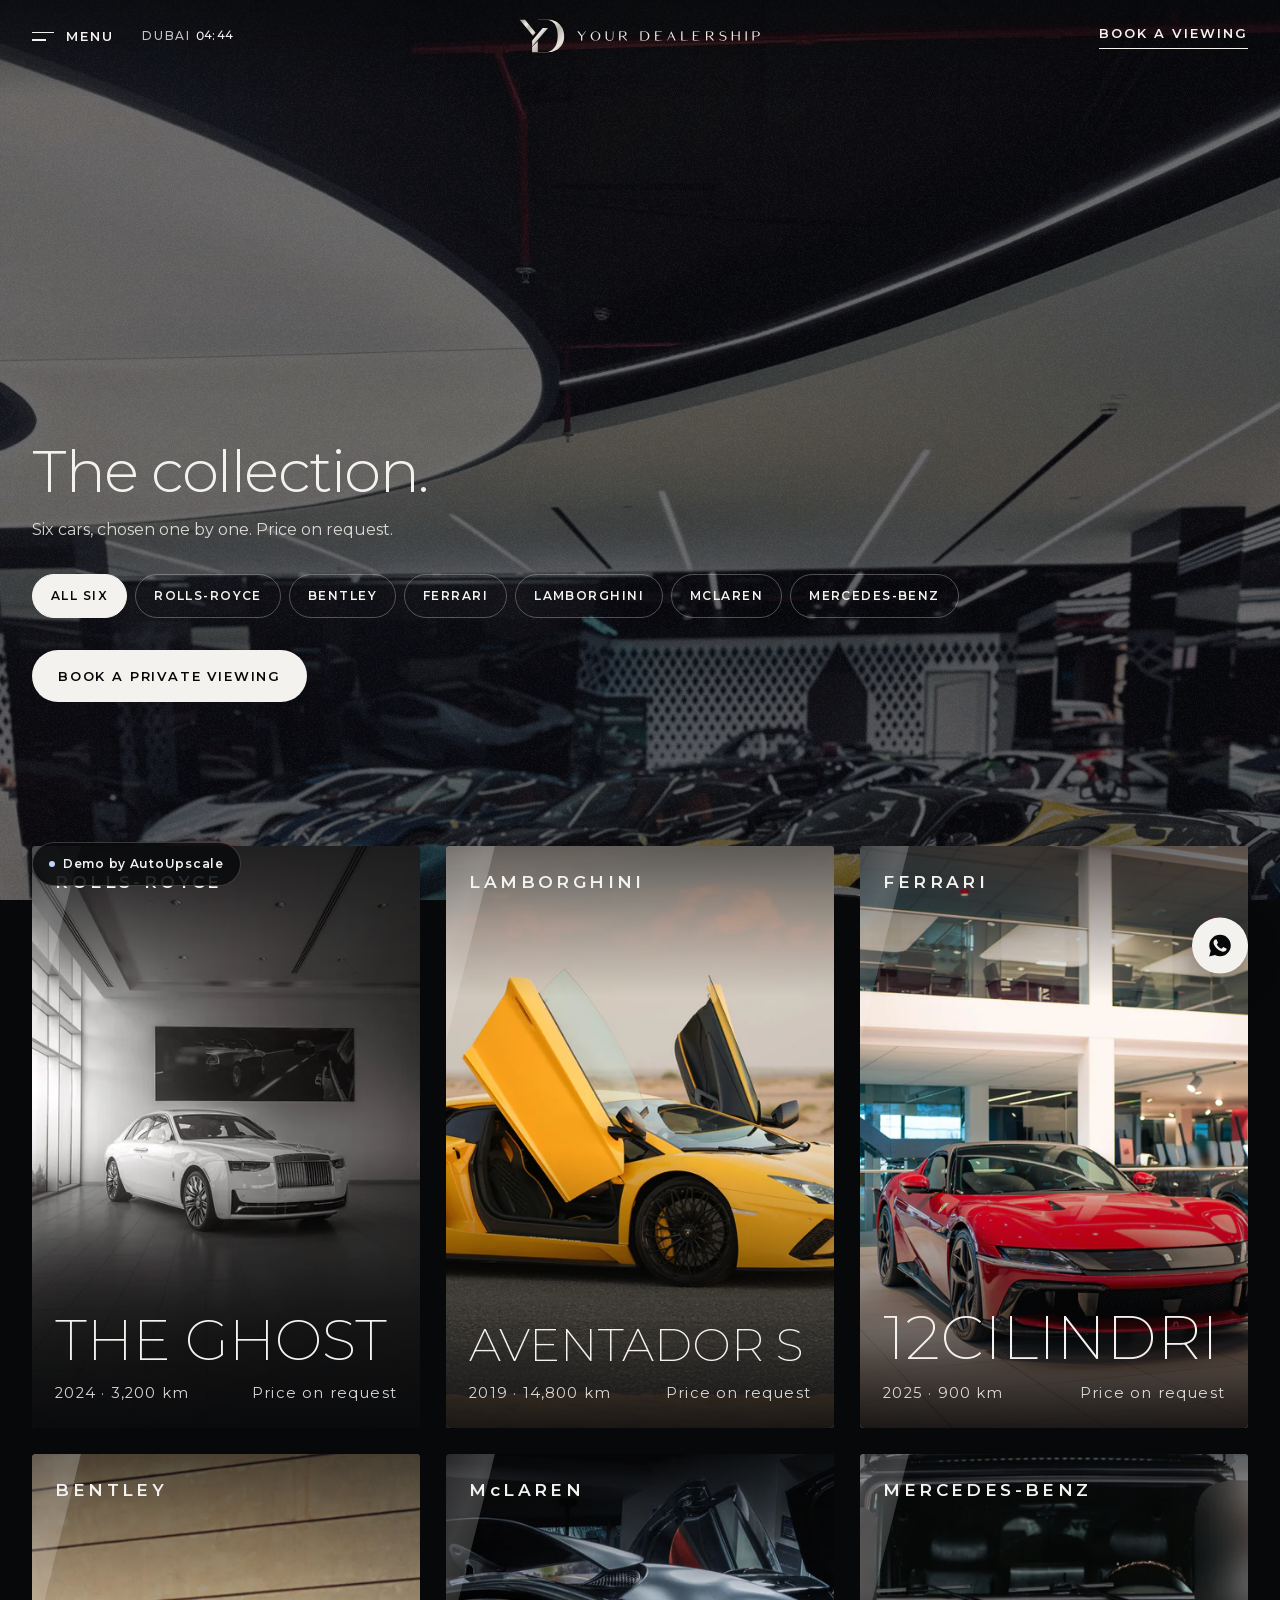
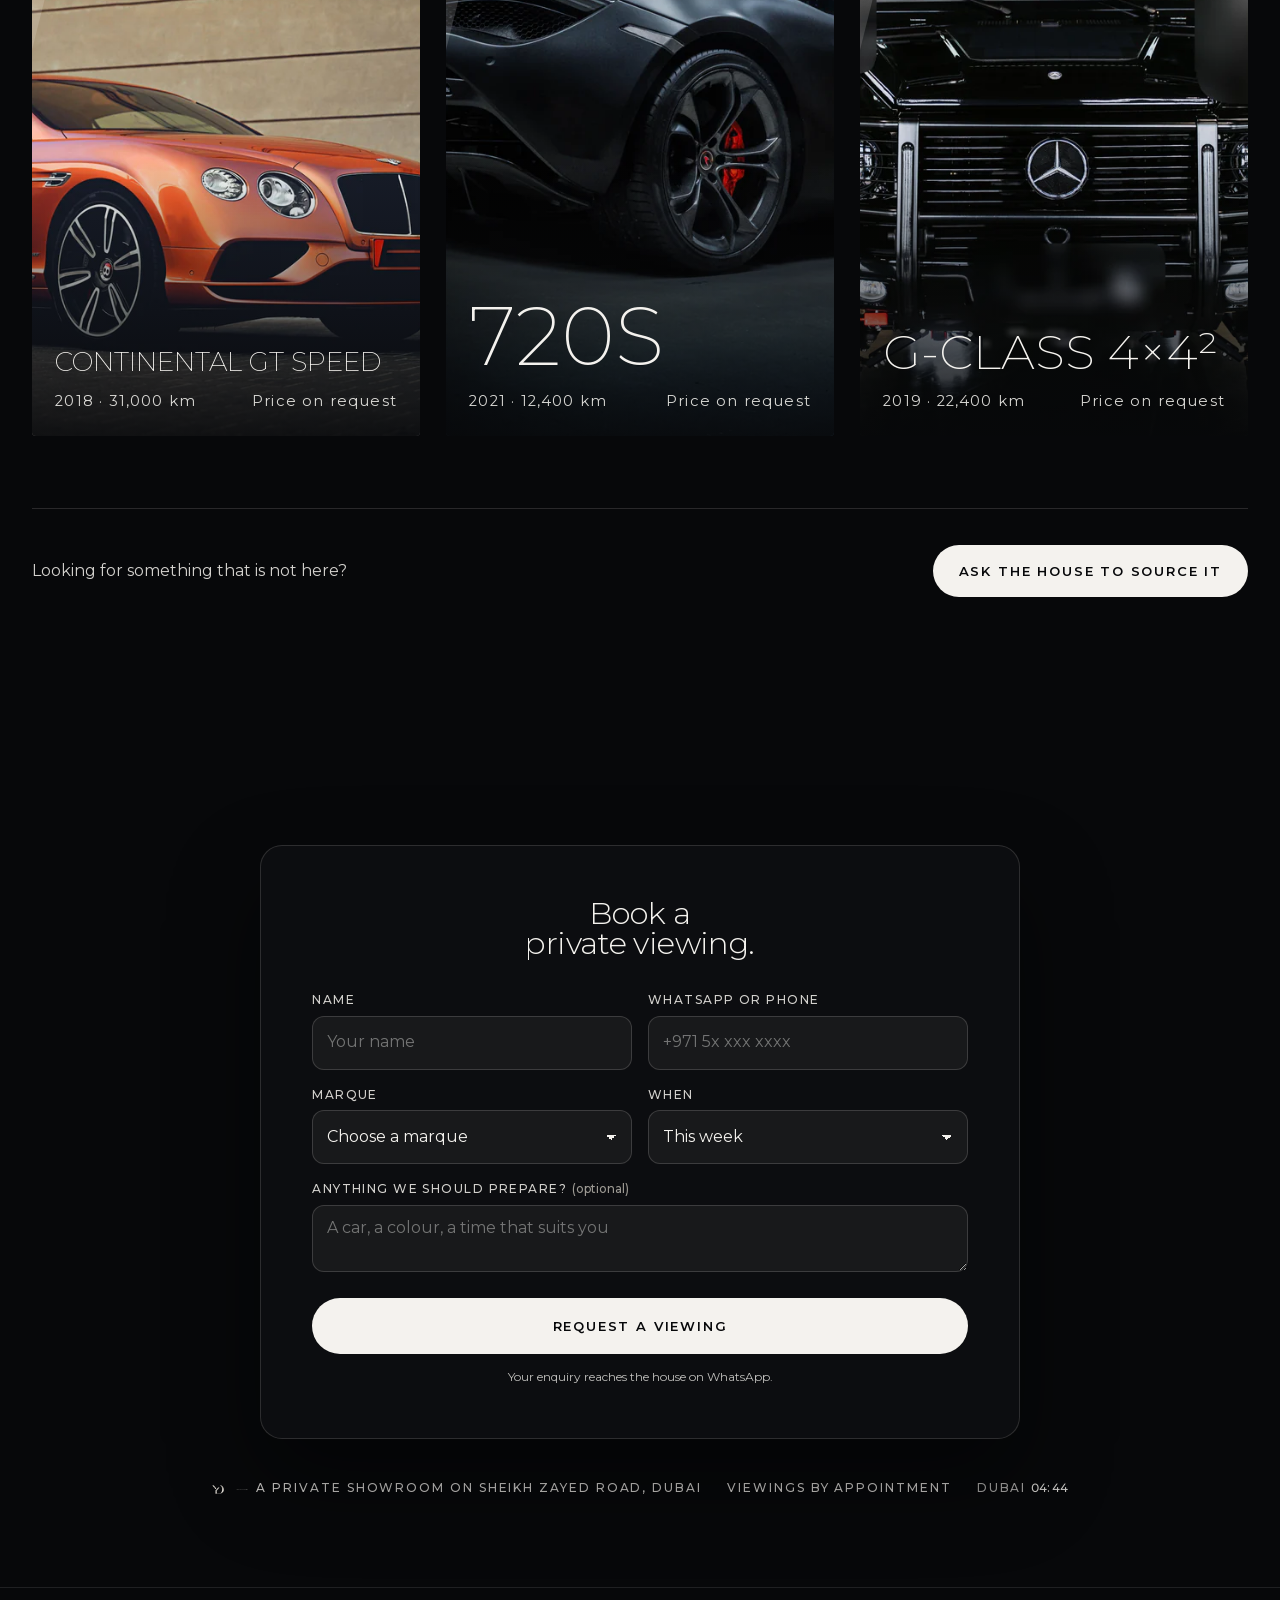
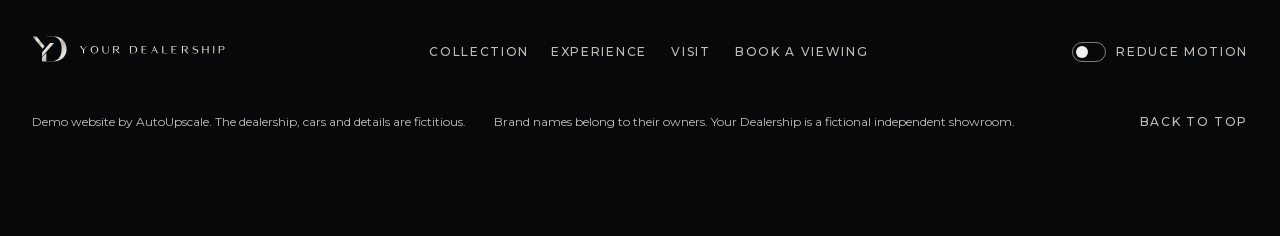
==== commit 66533cf2: "Formulário de marcação em cartão centrado sobre o showroom, secções sem tempo vazio Co-Authored-By: " ====
--- a/demo/site/collection/index.html
+++ b/demo/site/collection/index.html
@@ -19,11 +19,11 @@
 <link rel="apple-touch-icon" href="../icons/icon-192.png">
 <link rel="preload" as="font" type="font/woff2" crossorigin href="../assets/fonts/montserrat-latin.woff2">
 <script>window.__yd0=performance.now();!function(d,h){h.className=h.className.replace('no-js','js');var q=location.search,m=0;try{m=localStorage.getItem('yd-calma')==='1'}catch(e){}if(m)h.classList.add('sem-movimento');if(/[?&]embed=1/.test(q))h.classList.add('embed');if(/[?&]showreel=1/.test(q))h.classList.add('showreel');try{if(sessionStorage.getItem('yd-corte')==='1'){h.classList.add('chega');sessionStorage.removeItem('yd-corte')}}catch(e){}h.classList.add('aberto');}(document,document.documentElement)</script>
-<link rel="stylesheet" href="../assets/site.css?v=9e57c932">
+<link rel="stylesheet" href="../assets/site.css?v=9c7779f3">
 <script type="application/json" id="cfg">{"root":"../","crm":"../../crm/?tour=1","au":"https://autoupscale.pt/#contact","home":false,"streak":"../media/img/streak.png","burn":"../media/img/glow.png"}</script>
-<script type="application/json" id="scenes">{"col-hero":{"k":"img","L":[[3840,"../media/img/h3-3840.webp"],[2560,"../media/img/h3-2560.webp"],[1920,"../media/img/h3-1920.webp"],[1280,"../media/img/h3-1280.webp"]],"P":[[1440,"../media/img/h3-p-1440.webp"],[1080,"../media/img/h3-p-1080.webp"],[720,"../media/img/h3-p-720.webp"]],"veil":0.6,"tone":"dark","pos":"50% 50%","posP":"50% 50%","grad":""},"black":{"k":"black","veil":0},"credits":{"k":"img","L":[[3840,"../media/img/credits-3840.webp"],[2560,"../media/img/credits-2560.webp"],[1920,"../media/img/credits-1920.webp"],[1280,"../media/img/credits-1280.webp"]],"P":[[1440,"../media/img/credits-p-p-1440.webp"],[1080,"../media/img/credits-p-p-1080.webp"],[720,"../media/img/credits-p-p-720.webp"]],"veil":0.62,"tone":"dark","pos":"50% 50%","posP":"50% 50%","grad":""},"dim-rolls-royce-ghost":{"k":"img","L":[[2436,"../media/img/rolls-royce-ghost-2436.webp"],[1920,"../media/img/rolls-royce-ghost-1920.webp"],[1280,"../media/img/rolls-royce-ghost-1280.webp"]],"P":[[1440,"../media/img/rolls-royce-ghost-p-1440.webp"],[1080,"../media/img/rolls-royce-ghost-p-1080.webp"],[720,"../media/img/rolls-royce-ghost-p-720.webp"]],"veil":0.8,"tone":"dark","pos":"50% 50%","posP":"50% 50%","grad":""},"dim-lamborghini-aventador-s":{"k":"img","L":[[3840,"../media/img/lamborghini-aventador-s-3840.webp"],[2560,"../media/img/lamborghini-aventador-s-2560.webp"],[1920,"../media/img/lamborghini-aventador-s-1920.webp"],[1280,"../media/img/lamborghini-aventador-s-1280.webp"]],"P":[[1440,"../media/img/lamborghini-aventador-s-p-1440.webp"],[1080,"../media/img/lamborghini-aventador-s-p-1080.webp"],[720,"../media/img/lamborghini-aventador-s-p-720.webp"]],"veil":0.8,"tone":"dark","pos":"50% 50%","posP":"50% 50%","grad":""},"dim-ferrari-12cilindri":{"k":"img","L":[[3448,"../media/img/ferrari-12cilindri-3448.webp"],[2560,"../media/img/ferrari-12cilindri-2560.webp"],[1920,"../media/img/ferrari-12cilindri-1920.webp"],[1280,"../media/img/ferrari-12cilindri-1280.webp"]],"P":[[1440,"../media/img/ferrari-12cilindri-p-1440.webp"],[1080,"../media/img/ferrari-12cilindri-p-1080.webp"],[720,"../media/img/ferrari-12cilindri-p-720.webp"]],"veil":0.8,"tone":"dark","pos":"50% 50%","posP":"50% 50%","grad":""},"dim-bentley-continental-gt-speed":{"k":"img","L":[[3840,"../media/img/bentley-continental-gt-speed-3840.webp"],[2560,"../media/img/bentley-continental-gt-speed-2560.webp"],[1920,"../media/img/bentley-continental-gt-speed-1920.webp"],[1280,"../media/img/bentley-continental-gt-speed-1280.webp"]],"P":[[1440,"../media/img/bentley-continental-gt-speed-p-1440.webp"],[1080,"../media/img/bentley-continental-gt-speed-p-1080.webp"],[720,"../media/img/bentley-continental-gt-speed-p-720.webp"]],"veil":0.8,"tone":"dark","pos":"50% 50%","posP":"50% 50%","grad":""},"dim-mclaren-720s":{"k":"img","L":[[3840,"../media/img/mclaren-720s-3840.webp"],[2560,"../media/img/mclaren-720s-2560.webp"],[1920,"../media/img/mclaren-720s-1920.webp"],[1280,"../media/img/mclaren-720s-1280.webp"]],"P":[[1440,"../media/img/mclaren-720s-p-1440.webp"],[1080,"../media/img/mclaren-720s-p-1080.webp"],[720,"../media/img/mclaren-720s-p-720.webp"]],"veil":0.8,"tone":"dark","pos":"50% 50%","posP":"50% 50%","grad":""},"dim-mercedes-benz-g-class-4x4":{"k":"img","L":[[3840,"../media/img/mercedes-benz-g-class-4x4-3840.webp"],[2560,"../media/img/mercedes-benz-g-class-4x4-2560.webp"],[1920,"../media/img/mercedes-benz-g-class-4x4-1920.webp"],[1280,"../media/img/mercedes-benz-g-class-4x4-1280.webp"]],"P":[[1440,"../media/img/mercedes-benz-g-class-4x4-p-1440.webp"],[1080,"../media/img/mercedes-benz-g-class-4x4-p-1080.webp"],[720,"../media/img/mercedes-benz-g-class-4x4-p-720.webp"]],"veil":0.8,"tone":"dark","pos":"50% 50%","posP":"50% 50%","grad":""}}</script>
+<script type="application/json" id="scenes">{"col-hero":{"k":"img","L":[[3840,"../media/img/h3-3840.webp"],[2560,"../media/img/h3-2560.webp"],[1920,"../media/img/h3-1920.webp"],[1280,"../media/img/h3-1280.webp"]],"P":[[1440,"../media/img/h3-p-1440.webp"],[1080,"../media/img/h3-p-1080.webp"],[720,"../media/img/h3-p-720.webp"]],"veil":0.6,"tone":"dark","pos":"50% 50%","posP":"50% 50%","grad":""},"black":{"k":"black","veil":0},"credits":{"k":"img","L":[[3840,"../media/img/h1-3840.webp"],[2560,"../media/img/h1-2560.webp"],[1920,"../media/img/h1-1920.webp"],[1280,"../media/img/h1-1280.webp"]],"P":[[1382,"../media/img/h1-p-1382.webp"],[1080,"../media/img/h1-p-1080.webp"],[720,"../media/img/h1-p-720.webp"]],"veil":0.5,"tone":"dark","pos":"50% 50%","posP":"50% 50%","grad":""},"dim-rolls-royce-ghost":{"k":"img","L":[[2436,"../media/img/rolls-royce-ghost-2436.webp"],[1920,"../media/img/rolls-royce-ghost-1920.webp"],[1280,"../media/img/rolls-royce-ghost-1280.webp"]],"P":[[1440,"../media/img/rolls-royce-ghost-p-1440.webp"],[1080,"../media/img/rolls-royce-ghost-p-1080.webp"],[720,"../media/img/rolls-royce-ghost-p-720.webp"]],"veil":0.8,"tone":"dark","pos":"50% 50%","posP":"50% 50%","grad":""},"dim-lamborghini-aventador-s":{"k":"img","L":[[3840,"../media/img/lamborghini-aventador-s-3840.webp"],[2560,"../media/img/lamborghini-aventador-s-2560.webp"],[1920,"../media/img/lamborghini-aventador-s-1920.webp"],[1280,"../media/img/lamborghini-aventador-s-1280.webp"]],"P":[[1440,"../media/img/lamborghini-aventador-s-p-1440.webp"],[1080,"../media/img/lamborghini-aventador-s-p-1080.webp"],[720,"../media/img/lamborghini-aventador-s-p-720.webp"]],"veil":0.8,"tone":"dark","pos":"50% 50%","posP":"50% 50%","grad":""},"dim-ferrari-12cilindri":{"k":"img","L":[[3448,"../media/img/ferrari-12cilindri-3448.webp"],[2560,"../media/img/ferrari-12cilindri-2560.webp"],[1920,"../media/img/ferrari-12cilindri-1920.webp"],[1280,"../media/img/ferrari-12cilindri-1280.webp"]],"P":[[1440,"../media/img/ferrari-12cilindri-p-1440.webp"],[1080,"../media/img/ferrari-12cilindri-p-1080.webp"],[720,"../media/img/ferrari-12cilindri-p-720.webp"]],"veil":0.8,"tone":"dark","pos":"50% 50%","posP":"50% 50%","grad":""},"dim-bentley-continental-gt-speed":{"k":"img","L":[[3840,"../media/img/bentley-continental-gt-speed-3840.webp"],[2560,"../media/img/bentley-continental-gt-speed-2560.webp"],[1920,"../media/img/bentley-continental-gt-speed-1920.webp"],[1280,"../media/img/bentley-continental-gt-speed-1280.webp"]],"P":[[1440,"../media/img/bentley-continental-gt-speed-p-1440.webp"],[1080,"../media/img/bentley-continental-gt-speed-p-1080.webp"],[720,"../media/img/bentley-continental-gt-speed-p-720.webp"]],"veil":0.8,"tone":"dark","pos":"50% 50%","posP":"50% 50%","grad":""},"dim-mclaren-720s":{"k":"img","L":[[3840,"../media/img/mclaren-720s-3840.webp"],[2560,"../media/img/mclaren-720s-2560.webp"],[1920,"../media/img/mclaren-720s-1920.webp"],[1280,"../media/img/mclaren-720s-1280.webp"]],"P":[[1440,"../media/img/mclaren-720s-p-1440.webp"],[1080,"../media/img/mclaren-720s-p-1080.webp"],[720,"../media/img/mclaren-720s-p-720.webp"]],"veil":0.8,"tone":"dark","pos":"50% 50%","posP":"50% 50%","grad":""},"dim-mercedes-benz-g-class-4x4":{"k":"img","L":[[3840,"../media/img/mercedes-benz-g-class-4x4-3840.webp"],[2560,"../media/img/mercedes-benz-g-class-4x4-2560.webp"],[1920,"../media/img/mercedes-benz-g-class-4x4-1920.webp"],[1280,"../media/img/mercedes-benz-g-class-4x4-1280.webp"]],"P":[[1440,"../media/img/mercedes-benz-g-class-4x4-p-1440.webp"],[1080,"../media/img/mercedes-benz-g-class-4x4-p-1080.webp"],[720,"../media/img/mercedes-benz-g-class-4x4-p-720.webp"]],"veil":0.8,"tone":"dark","pos":"50% 50%","posP":"50% 50%","grad":""}}</script>
 
-<script src="../assets/site.js?v=9e57c932" defer></script>
+<script src="../assets/site.js?v=9c7779f3" defer></script>
 </head>
 <body id="top">
 <a class="salta" href="#main">Skip to content</a>
@@ -172,8 +172,22 @@
   <div class="grade-pe"><p class="linha">Looking for something that is not here?</p><a class="btn solid" href="#book" data-sheet data-intent="Sourcing a car"><span class="btn-t">Ask the house to source it</span></a></div>
 </section>
 <section id="book" class="s-book" data-scene="credits" data-cut="fade" aria-labelledby="book-t">
+  <div class="book-in">
+    <h2 class="h2" id="book-t"><span class="ln"><span class="li">Book a</span></span> <span class="ln"><span class="li">private viewing.</span></span></h2>
+    <form class="form-book" data-form="book" novalidate aria-label="Book a private viewing">
+      <div class="campos">
+        <label class="campo"><span>Name</span><input name="name" autocomplete="name" required minlength="2" placeholder="Your name"></label>
+        <label class="campo"><span>WhatsApp or phone</span><input name="phone" type="tel" inputmode="tel" autocomplete="tel" required minlength="7" placeholder="+971 5x xxx xxxx"></label>
+        <label class="campo"><span>Marque</span><select name="marque" required><option value="">Choose a marque</option><option value="Rolls-Royce">Rolls-Royce</option><option value="Bentley">Bentley</option><option value="Ferrari">Ferrari</option><option value="Lamborghini">Lamborghini</option><option value="McLaren">McLaren</option><option value="Mercedes-Benz">Mercedes-Benz</option><option value="Something else">Something else</option></select></label>
+        <label class="campo"><span>When</span><select name="when"><option>This week</option><option>Next week</option><option>Later this month</option><option>Just exploring</option></select></label>
+        <label class="campo largo"><span>Anything we should prepare? <em>(optional)</em></span><textarea name="msg" rows="2" placeholder="A car, a colour, a time that suits you"></textarea></label>
+      </div>
+      
+      <div class="form-pe"><button class="btn solid" type="submit"><span class="btn-t">Request a viewing</span></button><p class="form-nota">Your enquiry reaches the house on WhatsApp.</p></div>
+    </form>
+  </div>
   <div class="creditos">
-    <p class="cred-marca"><span class="marca grande"><svg class="yd-c-mono" viewBox="352 342 320 237" aria-hidden="true"><defs><linearGradient id="yd-mc" x1="0" y1="0" x2="1" y2="1"><stop offset="0" stop-color="#8E8A84"/><stop offset=".35" stop-color="#F2EFEA"/><stop offset=".55" stop-color="#B9B4AC"/><stop offset=".8" stop-color="#E9E5DE"/><stop offset="1" stop-color="#9C978F"/></linearGradient></defs><g class="yd-mono" fill="url(#yd-mc)"><path class="yd-y-esq" d="M357 346.6 L394.5 346.6 L467.6 437.2 L449 458.2 Z"/><path class="yd-y-dir" d="M517.5 405.6 L554.2 405.6 L443.5 533.4 L443.5 496.2 L447.6 488.6 Z"/><path class="yd-d" d="M483 346.6 L568 346.6 L581.5 348.5 C582.3 348.8 584.1 349.7 586.3 350.5 C588.6 351.3 592.2 352.5 595.0 353.5 C597.8 354.5 600.7 355.3 603.3 356.5 C606.0 357.7 608.4 359.0 611.0 360.5 C613.6 362.0 616.4 363.7 619.0 365.5 C621.6 367.3 624.1 369.3 626.7 371.5 C629.2 373.7 631.9 376.0 634.3 378.5 C636.8 381.0 639.1 383.7 641.3 386.5 C643.6 389.3 645.9 392.3 648.0 395.5 C650.1 398.7 651.9 402.0 653.7 405.5 C655.4 409.0 657.2 412.7 658.7 416.5 C660.1 420.3 661.3 424.5 662.3 428.5 C663.4 432.5 664.3 436.5 665.0 440.5 C665.7 444.5 666.1 448.5 666.3 452.5 C666.6 456.5 666.7 460.5 666.7 464.5 C666.6 468.5 666.4 472.5 666.0 476.5 C665.6 480.5 665.1 484.7 664.3 488.5 C663.6 492.3 662.8 495.8 661.7 499.5 C660.5 503.2 658.9 507.0 657.3 510.5 C655.7 514.0 653.9 517.3 652.0 520.5 C650.1 523.7 648.1 526.7 646.0 529.5 C643.9 532.3 641.6 535.0 639.3 537.5 C637.1 540.0 634.8 542.3 632.3 544.5 C629.9 546.7 627.2 548.7 624.7 550.5 C622.2 552.3 619.9 554.0 617.3 555.5 C614.8 557.0 612.0 558.2 609.3 559.5 C606.7 560.8 604.2 562.3 601.3 563.5 C598.5 564.7 595.4 565.5 592.3 566.5 C589.3 567.5 586.1 568.7 583.0 569.5 C579.9 570.3 577.2 571.0 574.0 571.5 C570.8 572.0 566.2 572.2 563.7 572.5 C561.2 572.8 559.8 573.3 559.0 573.5 L548 574.0 L443.5 574.0 L443.5 537.8 L483 497 L483 571.3 L556.5 571.3 L556.5 570.5 C557.1 570.2 558.2 569.2 560.0 568.5 C561.8 567.8 564.8 567.3 567.0 566.5 C569.2 565.7 571.2 564.7 573.3 563.5 C575.4 562.3 577.5 561.0 579.7 559.5 C581.8 558.0 584.2 556.3 586.3 554.5 C588.5 552.7 590.6 550.7 592.7 548.5 C594.7 546.3 596.8 544.0 598.7 541.5 C600.6 539.0 602.3 536.3 604.0 533.5 C605.7 530.7 607.2 527.7 608.7 524.5 C610.2 521.3 611.7 518.0 613.0 514.5 C614.3 511.0 615.3 507.3 616.3 503.5 C617.3 499.7 618.3 495.7 619.0 491.5 C619.7 487.3 620.2 482.8 620.7 478.5 C621.1 474.2 621.5 469.8 621.7 465.5 C621.8 461.2 621.8 456.8 621.7 452.5 C621.6 448.2 621.4 443.7 621.0 439.5 C620.6 435.3 620.0 431.5 619.3 427.5 C618.7 423.5 617.9 419.3 617.0 415.5 C616.1 411.7 614.8 408.0 613.7 404.5 C612.5 401.0 611.3 397.7 610.0 394.5 C608.7 391.3 607.2 388.3 605.7 385.5 C604.1 382.7 602.4 380.0 600.7 377.5 C598.9 375.0 596.9 372.7 595.0 370.5 C593.1 368.3 591.1 366.3 589.0 364.5 C586.9 362.7 584.8 361.0 582.7 359.5 C580.5 358.0 578.3 356.7 576.0 355.5 C573.7 354.3 571.1 353.3 568.7 352.5 C566.3 351.7 563.4 351.0 561.7 350.5 C559.9 350.0 558.6 349.7 558.0 349.5 L484.2 348.3 Z"/></g></svg><svg class="yd-c-nome" viewBox="145 622 740 48" aria-hidden="true"><g class="yd-nome" fill="#EEEAE3"><path transform="translate(142 619) scale(.25) translate(0.000000,216.000000) scale(0.100000,-0.100000)" d="M341 1826 c-7 -8 -4 -21 7 -38 34 -50 161 -216 298 -388 77 -96 170
+    <p class="cred-marca"><span class="marca cred"><svg class="yd-k-mono" viewBox="352 342 320 237" aria-hidden="true"><defs><linearGradient id="yd-mk" x1="0" y1="0" x2="1" y2="1"><stop offset="0" stop-color="#8E8A84"/><stop offset=".35" stop-color="#F2EFEA"/><stop offset=".55" stop-color="#B9B4AC"/><stop offset=".8" stop-color="#E9E5DE"/><stop offset="1" stop-color="#9C978F"/></linearGradient></defs><g class="yd-mono" fill="url(#yd-mk)"><path class="yd-y-esq" d="M357 346.6 L394.5 346.6 L467.6 437.2 L449 458.2 Z"/><path class="yd-y-dir" d="M517.5 405.6 L554.2 405.6 L443.5 533.4 L443.5 496.2 L447.6 488.6 Z"/><path class="yd-d" d="M483 346.6 L568 346.6 L581.5 348.5 C582.3 348.8 584.1 349.7 586.3 350.5 C588.6 351.3 592.2 352.5 595.0 353.5 C597.8 354.5 600.7 355.3 603.3 356.5 C606.0 357.7 608.4 359.0 611.0 360.5 C613.6 362.0 616.4 363.7 619.0 365.5 C621.6 367.3 624.1 369.3 626.7 371.5 C629.2 373.7 631.9 376.0 634.3 378.5 C636.8 381.0 639.1 383.7 641.3 386.5 C643.6 389.3 645.9 392.3 648.0 395.5 C650.1 398.7 651.9 402.0 653.7 405.5 C655.4 409.0 657.2 412.7 658.7 416.5 C660.1 420.3 661.3 424.5 662.3 428.5 C663.4 432.5 664.3 436.5 665.0 440.5 C665.7 444.5 666.1 448.5 666.3 452.5 C666.6 456.5 666.7 460.5 666.7 464.5 C666.6 468.5 666.4 472.5 666.0 476.5 C665.6 480.5 665.1 484.7 664.3 488.5 C663.6 492.3 662.8 495.8 661.7 499.5 C660.5 503.2 658.9 507.0 657.3 510.5 C655.7 514.0 653.9 517.3 652.0 520.5 C650.1 523.7 648.1 526.7 646.0 529.5 C643.9 532.3 641.6 535.0 639.3 537.5 C637.1 540.0 634.8 542.3 632.3 544.5 C629.9 546.7 627.2 548.7 624.7 550.5 C622.2 552.3 619.9 554.0 617.3 555.5 C614.8 557.0 612.0 558.2 609.3 559.5 C606.7 560.8 604.2 562.3 601.3 563.5 C598.5 564.7 595.4 565.5 592.3 566.5 C589.3 567.5 586.1 568.7 583.0 569.5 C579.9 570.3 577.2 571.0 574.0 571.5 C570.8 572.0 566.2 572.2 563.7 572.5 C561.2 572.8 559.8 573.3 559.0 573.5 L548 574.0 L443.5 574.0 L443.5 537.8 L483 497 L483 571.3 L556.5 571.3 L556.5 570.5 C557.1 570.2 558.2 569.2 560.0 568.5 C561.8 567.8 564.8 567.3 567.0 566.5 C569.2 565.7 571.2 564.7 573.3 563.5 C575.4 562.3 577.5 561.0 579.7 559.5 C581.8 558.0 584.2 556.3 586.3 554.5 C588.5 552.7 590.6 550.7 592.7 548.5 C594.7 546.3 596.8 544.0 598.7 541.5 C600.6 539.0 602.3 536.3 604.0 533.5 C605.7 530.7 607.2 527.7 608.7 524.5 C610.2 521.3 611.7 518.0 613.0 514.5 C614.3 511.0 615.3 507.3 616.3 503.5 C617.3 499.7 618.3 495.7 619.0 491.5 C619.7 487.3 620.2 482.8 620.7 478.5 C621.1 474.2 621.5 469.8 621.7 465.5 C621.8 461.2 621.8 456.8 621.7 452.5 C621.6 448.2 621.4 443.7 621.0 439.5 C620.6 435.3 620.0 431.5 619.3 427.5 C618.7 423.5 617.9 419.3 617.0 415.5 C616.1 411.7 614.8 408.0 613.7 404.5 C612.5 401.0 611.3 397.7 610.0 394.5 C608.7 391.3 607.2 388.3 605.7 385.5 C604.1 382.7 602.4 380.0 600.7 377.5 C598.9 375.0 596.9 372.7 595.0 370.5 C593.1 368.3 591.1 366.3 589.0 364.5 C586.9 362.7 584.8 361.0 582.7 359.5 C580.5 358.0 578.3 356.7 576.0 355.5 C573.7 354.3 571.1 353.3 568.7 352.5 C566.3 351.7 563.4 351.0 561.7 350.5 C559.9 350.0 558.6 349.7 558.0 349.5 L484.2 348.3 Z"/></g></svg><svg class="yd-k-nome" viewBox="145 622 740 48" aria-hidden="true"><g class="yd-nome" fill="#EEEAE3"><path transform="translate(142 619) scale(.25) translate(0.000000,216.000000) scale(0.100000,-0.100000)" d="M341 1826 c-7 -8 -4 -21 7 -38 34 -50 161 -216 298 -388 77 -96 170
 -216 206 -267 l66 -92 7 -286 c4 -157 5 -304 1 -327 -11 -69 9 -88 95 -88 119
 0 109 -31 109 358 0 322 1 339 21 371 28 46 204 282 314 421 99 124 200 257
 227 298 23 35 7 56 -36 48 -41 -8 -49 -17 -183 -193 -186 -245 -374 -478 -387
@@ -247,20 +261,6 @@
 -163 -66 -264 -207 -315 -61 -22 -523 -32 -530 -11 -7 18 -12 635 -6 641 3 3
 120 5 261 3 256 -3 256 -3 322 -36z"/></g></svg></span></p>
     <ul class="cred-l"><li>A private showroom on Sheikh Zayed Road, Dubai</li><li>Viewings by appointment</li><li><span class="hora cred-hora" data-hora><span class="sr" data-hora-txt>Dubai time</span><span class="hora-l" aria-hidden="true">Dubai</span> <span class="dig" aria-hidden="true"><i data-d="0"></i><i data-d="0"></i><b>:</b><i data-d="0"></i><i data-d="0"></i></span></span></li></ul>
-  </div>
-  <div class="book-in">
-    <h2 class="h2" id="book-t"><span class="ln"><span class="li">Book a</span></span> <span class="ln"><span class="li">private viewing.</span></span></h2>
-    <form class="form-book" data-form="book" novalidate aria-label="Book a private viewing">
-      <div class="campos">
-        <label class="campo"><span>Name</span><input name="name" autocomplete="name" required minlength="2" placeholder="Your name"></label>
-        <label class="campo"><span>WhatsApp or phone</span><input name="phone" type="tel" inputmode="tel" autocomplete="tel" required minlength="7" placeholder="+971 5x xxx xxxx"></label>
-        <label class="campo"><span>Marque</span><select name="marque" required><option value="">Choose a marque</option><option value="Rolls-Royce">Rolls-Royce</option><option value="Bentley">Bentley</option><option value="Ferrari">Ferrari</option><option value="Lamborghini">Lamborghini</option><option value="McLaren">McLaren</option><option value="Mercedes-Benz">Mercedes-Benz</option><option value="Something else">Something else</option></select></label>
-        <label class="campo"><span>When</span><select name="when"><option>This week</option><option>Next week</option><option>Later this month</option><option>Just exploring</option></select></label>
-        <label class="campo largo"><span>Anything we should prepare? <em>(optional)</em></span><textarea name="msg" rows="2" placeholder="A car, a colour, a time that suits you"></textarea></label>
-      </div>
-      
-      <div class="form-pe"><button class="btn solid" type="submit"><span class="btn-t">Request a viewing</span></button><p class="form-nota">Your enquiry reaches the house on WhatsApp.</p></div>
-    </form>
   </div>
 </section>
 
--- a/demo/site/assets/site.css
+++ b/demo/site/assets/site.css
@@ -154,7 +154,7 @@
 .menu-ap { font-size: var(--f-mi); letter-spacing: .14em; text-transform: uppercase; color: var(--mute); }
 
 /* ---------- stage ---------- */
-#stage { position: fixed; left: 0; top: 0; width: 100vw; height: 100lvh; overflow: clip; contain: strict; z-index: 0; background: var(--obsidian); }
+#stage { position: fixed; left: 0; top: 0; width: 100vw; height: 100lvh; overflow: clip; contain: strict; z-index: 0; background: #1e2024; }
 .cenas { position: absolute; inset: 0; z-index: 0; isolation: isolate; }
 .sc { position: absolute; inset: 0; visibility: hidden; overflow: clip; }
 .sc.on, .sc.vem { visibility: visible; }
@@ -166,7 +166,7 @@
 .sc .grad.hero { background: radial-gradient(120% 90% at 50% 40%, rgba(7, 8, 10, 0) 40%, rgba(7, 8, 10, .55) 100%), linear-gradient(20deg, rgba(7, 8, 10, .9) 0%, rgba(7, 8, 10, .55) 38%, rgba(7, 8, 10, 0) 68%); }
 @media (orientation: portrait) { .sc .grad.hero { background: linear-gradient(0deg, rgba(7, 8, 10, .92) 0%, rgba(7, 8, 10, .74) 34%, rgba(7, 8, 10, .2) 62%, rgba(7, 8, 10, 0) 78%), linear-gradient(180deg, rgba(7, 8, 10, .45), rgba(7, 8, 10, 0) 22%); } }
 .sc .grad.baixo { background: linear-gradient(0deg, rgba(7, 8, 10, .8) 0%, rgba(7, 8, 10, .2) 50%, rgba(7, 8, 10, 0) 70%); }
-.sc.black { background: var(--obsidian); }
+.sc.black { background: radial-gradient(120% 90% at 50% 38%, #303338 0%, #222429 55%, #1a1c1f 100%); } /* grafite, nunca preto */
 .sc.light { background: var(--paper); }
 .sc.light .glow { max-width: none; position: absolute; width: 120vmax; height: 120vmax; left: calc(50% - 60vmax); top: calc(48% - 60vmax); opacity: .9; }
 .film .shots { position: absolute; inset: 0; isolation: isolate; }
@@ -181,7 +181,7 @@
 @keyframes c4 { from { transform: translateY(1.5%) scale(1.06); } to { transform: translateY(0) scale(1.02); } }
 @keyframes c5 { from { transform: rotate(0deg) scale(1); } to { transform: rotate(.6deg) scale(1.05); } }
 .sem-movimento .film .shot.run img { animation: none; }
-.lantern .lamp { max-width: none; position: absolute; left: 50%; top: 50%; width: 150vmax; height: 150vmax; margin: -75vmax 0 0 -75vmax; transform: scale(1); transform-origin: 50% 50%; will-change: transform; }
+.lantern .lamp { opacity: .58; max-width: none; position: absolute; left: 50%; top: 50%; width: 150vmax; height: 150vmax; margin: -75vmax 0 0 -75vmax; transform: scale(1); transform-origin: 50% 50%; will-change: transform; }
 .sc.caindo { box-shadow: 0 1px 0 0 rgba(191, 211, 255, .9), 0 40px 90px rgba(0, 0, 0, .7); }
 .sc.fotograma { box-shadow: 0 -5vh 0 0 #000; }
 .veu-palco { position: absolute; inset: 0; background: var(--obsidian); opacity: 0; pointer-events: none; }
@@ -269,9 +269,9 @@
 }
 
 /* ---------- the seam between the hero film and the silk: through the dark, never a hard line ---------- */
-.s-house::after { content: ''; position: absolute; left: 0; right: 0; bottom: 0; height: 30svh; background: linear-gradient(rgba(7, 8, 10, 0), #07080A); pointer-events: none; }
+.s-house::after { content: ''; position: absolute; left: 0; right: 0; bottom: 0; height: 30svh; background: linear-gradient(rgba(42, 45, 50, 0), #2a2d32); pointer-events: none; }
 .s-house > * { position: relative; z-index: 1; }
-.mc-entra { position: absolute; z-index: 3; left: 0; right: 0; top: 0; height: 46svh; background: linear-gradient(#07080A, rgba(7, 8, 10, .6) 38%, rgba(7, 8, 10, 0)); pointer-events: none; }
+.mc-entra { position: absolute; z-index: 3; left: 0; right: 0; top: 0; height: 46svh; background: linear-gradient(#2a2d32, rgba(42, 45, 50, .55) 38%, rgba(42, 45, 50, 0)); pointer-events: none; }
 
 /* ---------- S2 the marques: a camera over titanium silk, from one marque to the next (Cartier) ----------
    Only transforms move (5 layers: 3 stations, the silk, the lights). Without JS or with the footer switch, the
@@ -306,7 +306,7 @@
 .mc-n { margin: 0; font-size: var(--f-mi); font-weight: 600; letter-spacing: .24em; font-variant-numeric: tabular-nums; color: #C9C5BE; }
 .mc-fonte { position: relative; z-index: 2; min-height: 64svh; display: flex; flex-direction: column; justify-content: center; align-items: flex-start; padding: 8svh var(--gut) 12svh; background: linear-gradient(#34373c, var(--obsidian, #07080A)); }
 /* the way out: the silk dissolves into the next block (its top is clear, then the pewter, then the night) */
-html.js:not(.sem-movimento) .mc-fonte { margin-top: -28svh; padding-top: 34svh; background: linear-gradient(rgba(52, 55, 60, 0), #34373c 28svh, var(--obsidian, #07080A)); }
+html.js:not(.sem-movimento) .mc-fonte { margin-top: -28svh; padding-top: 34svh; background: linear-gradient(rgba(52, 55, 60, 0), #34373c 28svh, rgba(52, 55, 60, 0)); }
 .fonte-t { margin: 0; font-size: var(--f-l); font-weight: 300; line-height: 1.02; letter-spacing: -.02em; }
 .mc-fonte .acts { margin-top: 2rem; }
 /* without movement: the stations stand in a column, the title and the counter sit on top */
@@ -337,9 +337,9 @@
 }
 
 /* ---------- S3 after hours ---------- */
-.s-lantern { position: relative; min-height: 140svh; display: flex; align-items: flex-end; padding: 0 var(--gut) 16svh; }
+.s-lantern { position: relative; min-height: 112svh; display: flex; align-items: flex-end; padding: 0 var(--gut) 16svh; }
 .sec-in { max-width: 40rem; }
-@media (max-width: 760px) { .s-lantern { min-height: 118svh; padding-bottom: 12svh; } }
+@media (max-width: 760px) { .s-lantern { min-height: 100svh; padding-bottom: 12svh; } }
 
 /* ---------- S4 now showing ---------- */
 .s-cartaz { position: relative; min-height: 100svh; padding: calc(var(--cab) + 10svh) var(--gut) 12svh; }
@@ -384,11 +384,11 @@
 }
 
 /* ---------- S5 the drive ---------- */
-.s-drive { position: relative; min-height: 110svh; display: flex; align-items: flex-end; padding: 0 var(--gut) 16svh; }
+.s-drive { position: relative; min-height: 100svh; display: flex; align-items: flex-end; padding: 0 var(--gut) 16svh; }
 @media (max-width: 760px) { .s-drive { min-height: 100svh; } }
 
 /* ---------- S6 trade in (the beat edit behind it) ---------- */
-.s-trade { position: relative; min-height: 125svh; display: grid; grid-template-rows: auto 1fr auto; padding: calc(var(--cab) + 9svh) var(--gut) 10svh; }
+.s-trade { position: relative; min-height: 100svh; display: grid; grid-template-rows: auto auto; align-content: space-between; row-gap: 6svh; padding: calc(var(--cab) + 9svh) var(--gut) 10svh; }
 .cartao-form { grid-row: 3; align-self: end; justify-self: end; width: min(460px, 100%); padding: 28px; border-radius: 14px; background: var(--graphite); border: 1px solid rgba(244, 242, 238, .12); box-shadow: 0 30px 80px rgba(0, 0, 0, .35); }
 .form-t { margin: 0 0 18px; font-size: var(--f-xs); font-weight: 600; letter-spacing: .18em; text-transform: uppercase; }
 .campos { display: grid; grid-template-columns: 1fr 1fr; gap: 14px 16px; }
@@ -404,7 +404,7 @@
 .campo .msg { font-size: var(--f-mi); letter-spacing: .02em; text-transform: none; color: #ffb3a8; }
 .cartao-form .btn { width: 100%; margin-top: 20px; }
 @media (min-width: 900px) {
-  .s-trade { min-height: 125svh; }
+  .s-trade { min-height: 100svh; }
   .cartao-form { justify-self: stretch; width: auto; max-width: 1240px; display: grid; grid-template-columns: auto minmax(0, 1fr) auto; align-items: end; gap: 0 24px; padding: 20px 22px 22px 26px; }
   .cartao-form .form-t { margin: 0 0 15px; white-space: nowrap; }
   .cartao-form .campos { grid-template-columns: 1.5fr .6fr .8fr 1.3fr; }
@@ -412,29 +412,35 @@
   .cartao-form .btn { width: auto; margin: 0; }
 }
 @media (max-width: 760px) {
-  .s-trade { min-height: 120svh; grid-template-rows: auto minmax(52svh, 1fr) auto; padding-top: calc(var(--cab) + 6svh); }
+  .s-trade { min-height: 100svh; grid-template-rows: auto auto; padding-top: calc(var(--cab) + 6svh); }
   .cartao-form { padding: 20px; }
 }
 
 /* ---------- S7 the light wall ---------- */
-.s-luz { position: relative; min-height: 96svh; display: flex; flex-direction: column; justify-content: center; align-items: center; text-align: center; padding: 14svh var(--gut); color: var(--film); transition: color 300ms linear; }
+.s-luz { position: relative; min-height: 82svh; display: flex; flex-direction: column; justify-content: center; align-items: center; text-align: center; padding: 14svh var(--gut); color: var(--film); transition: color 300ms linear; }
 .claro .s-luz { color: var(--ink); }
 .frase { margin: 0; font-size: clamp(2.3rem, 6.4vw, 6.6rem); font-weight: 300; line-height: 1; letter-spacing: -.025em; }
 .s-luz .acts { justify-content: center; }
-@media (max-width: 760px) { .s-luz { min-height: 78svh; } }
+@media (max-width: 760px) { .s-luz { min-height: 70svh; } }
 
 /* ---------- S8 book (the credits) ---------- */
-.s-book { position: relative; display: grid; grid-template-columns: minmax(0, 1fr) minmax(0, 1.15fr); gap: 6vw; align-items: end; min-height: 100svh; padding: calc(var(--cab) + 14svh) var(--gut) 12svh; }
-.creditos { align-self: center; }
-.cred-marca { margin: 0 0 2.2rem; }
-.cred-l { list-style: none; margin: 0; padding: 0; display: grid; gap: .9rem; font-size: var(--f-xs); font-weight: 500; letter-spacing: .18em; text-transform: uppercase; color: rgba(244, 242, 238, .88); }
+.s-book { position: relative; display: flex; flex-direction: column; align-items: center; justify-content: center; gap: 4svh; min-height: 100svh; padding: calc(var(--cab) + 8svh) var(--gut) 8svh; }
+.creditos { display: flex; flex-wrap: wrap; align-items: center; justify-content: center; gap: 1.2rem 2rem; text-align: center; }
+.cred-marca { margin: 0; }
+.cred-l { list-style: none; margin: 0; padding: 0; display: flex; flex-wrap: wrap; justify-content: center; gap: .6rem 1.6rem; font-size: var(--f-mi); font-weight: 500; letter-spacing: .16em; text-transform: uppercase; color: rgba(244, 242, 238, .82); }
 .cred-l .hora { font-size: inherit; }
-.book-in .h2 { margin-bottom: 2rem; font-size: var(--f-m); }
+.book-in { position: relative; z-index: 1; width: min(760px, 100%); padding: clamp(26px, 4vw, 52px); border-radius: 22px; background: rgba(14, 15, 18, .8); border: 1px solid rgba(244, 242, 238, .14); box-shadow: 0 40px 90px rgba(0, 0, 0, .45); }
+.book-in .h2 { margin-bottom: 2rem; font-size: var(--f-m); text-align: center; }
+.book-in .campo input, .book-in .campo select, .book-in .campo textarea { min-height: 54px; border-radius: 12px; background-color: rgba(244, 242, 238, .05); border-color: rgba(244, 242, 238, .16); transition: border-color .3s, box-shadow .3s, background .3s; }
+.book-in .campo input:focus, .book-in .campo select:focus, .book-in .campo textarea:focus { border-color: rgba(242, 239, 234, .7); background-color: rgba(244, 242, 238, .08); box-shadow: 0 0 0 4px rgba(242, 239, 234, .1); }
+.book-in .form-pe { display: grid; justify-items: center; gap: .9rem; margin-top: 1.6rem; text-align: center; }
+.book-in .form-pe .btn { width: 100%; min-height: 56px; justify-content: center; }
 .form-book .campos { gap: 16px; }
 .form-pe { display: flex; flex-wrap: wrap; align-items: center; gap: 14px 20px; margin-top: 22px; }
 .form-nota { margin: 0; font-size: var(--f-mi); color: rgba(244, 242, 238, .78); }
 @media (max-width: 860px) {
-  .s-book { grid-template-columns: 1fr; gap: 9svh; padding-top: calc(var(--cab) + 10svh); }
+  .s-book { gap: 5svh; padding-top: calc(var(--cab) + 6svh); }
+  .book-in { padding: 24px 18px; border-radius: 18px; }
   .form-book .campos { grid-template-columns: 1fr; }
   .form-pe .btn { width: 100%; }
 }
@@ -585,9 +591,9 @@
 .x-indice { list-style: none; margin: 2.2rem 0 0; padding: 0; display: flex; flex-wrap: wrap; gap: 4px 26px; }
 .x-indice a { display: inline-flex; align-items: center; gap: 10px; min-height: 44px; text-decoration: none; font-size: var(--f-xs); font-weight: 600; letter-spacing: .14em; text-transform: uppercase; }
 .x-n { color: var(--xenon); font-variant-numeric: tabular-nums; }
-.s-cap { position: relative; min-height: 110svh; display: flex; align-items: flex-end; padding: 0 var(--gut) 16svh; }
+.s-cap { position: relative; min-height: 100svh; display: flex; align-items: flex-end; padding: 0 var(--gut) 16svh; }
 .cap-n { margin: 0 0 1rem; font-size: var(--f-xs); font-weight: 600; letter-spacing: .2em; color: var(--xenon); }
-@media (max-width: 760px) { .s-cap { min-height: 96svh; } }
+@media (max-width: 760px) { .s-cap { min-height: 90svh; } }
 
 /* ---------- visit ---------- */
 .s-visit { position: relative; min-height: 100svh; display: flex; flex-direction: column; justify-content: flex-end; padding: calc(var(--cab) + 6vh) var(--gut) 12svh; }
@@ -646,7 +652,7 @@
 .cartaz-modelo { bottom: calc(10cqi + max(12px, 3.8cqi) * 1.55); }
 
 /* after hours (wide screens): the white title and line sit on the silver cars; darken the text side only */
-@media (orientation: landscape) { .sc.lantern::after { content: ''; position: absolute; inset: 0; pointer-events: none; background: linear-gradient(90deg, rgba(7, 8, 10, .8) 0%, rgba(7, 8, 10, .62) 34%, rgba(7, 8, 10, .3) 48%, rgba(7, 8, 10, 0) 64%); } }
+@media (orientation: landscape) { .sc.lantern::after { content: ''; position: absolute; inset: 0; pointer-events: none; background: linear-gradient(90deg, rgba(7, 8, 10, .55) 0%, rgba(7, 8, 10, .62) 34%, rgba(7, 8, 10, .3) 48%, rgba(7, 8, 10, 0) 64%); } }
 
 /* footer on phones: keep the one contact link (Book a viewing), hide the page links */
 @media (max-width: 760px) { .pe-nav { display: flex; } .pe-nav a:not([data-sheet]) { display: none; } }
